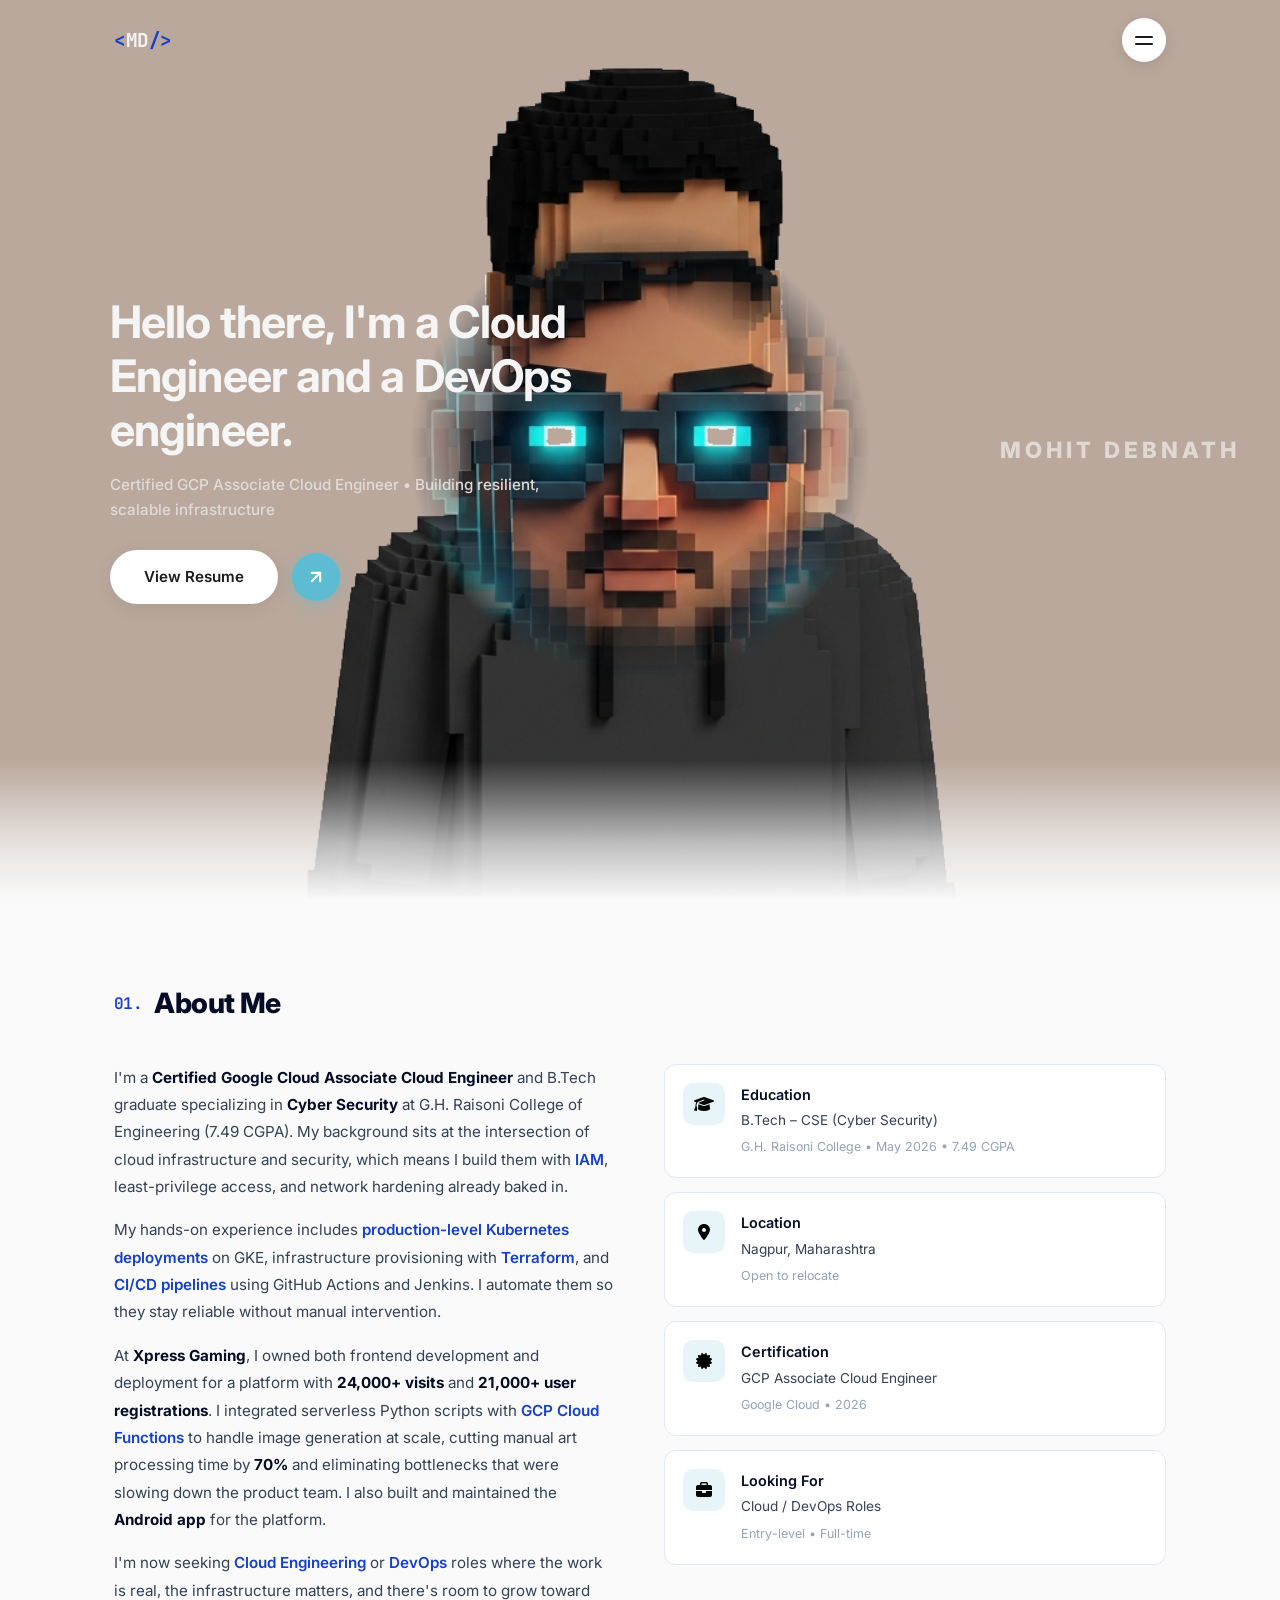
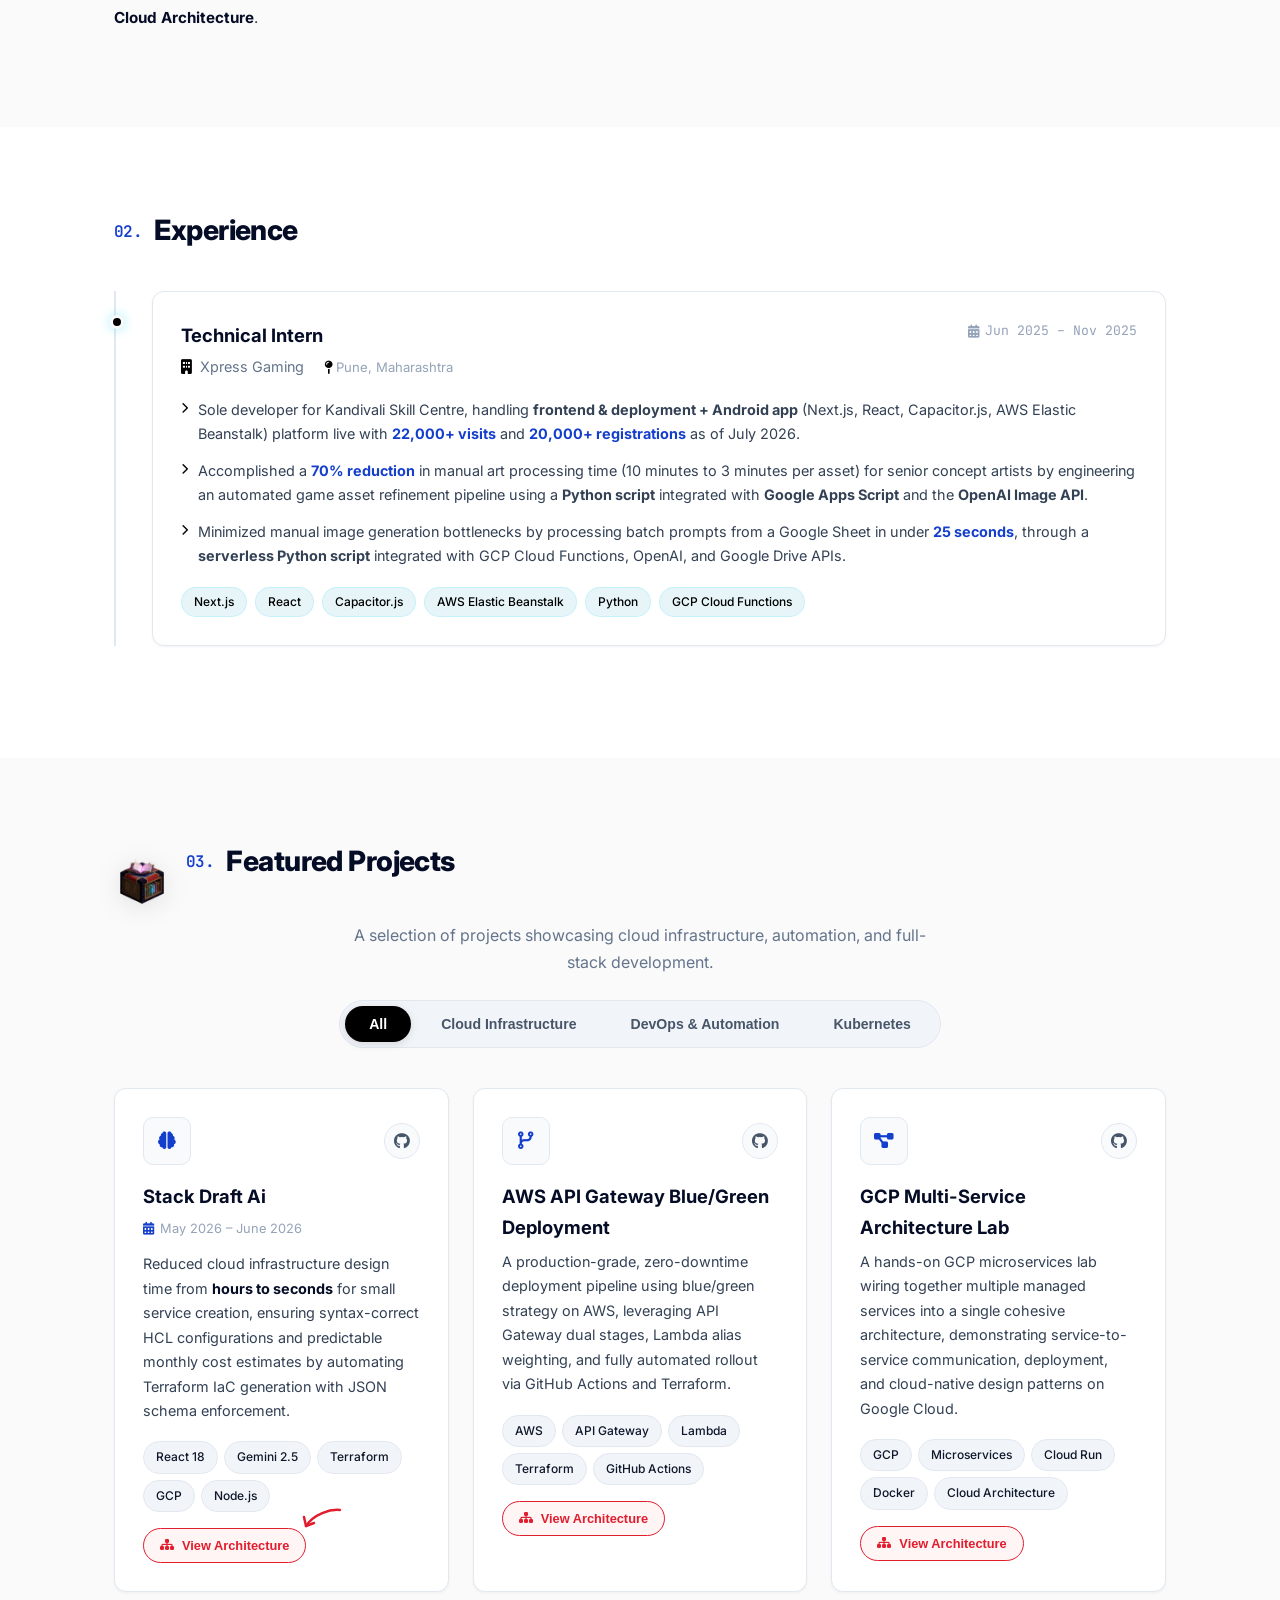
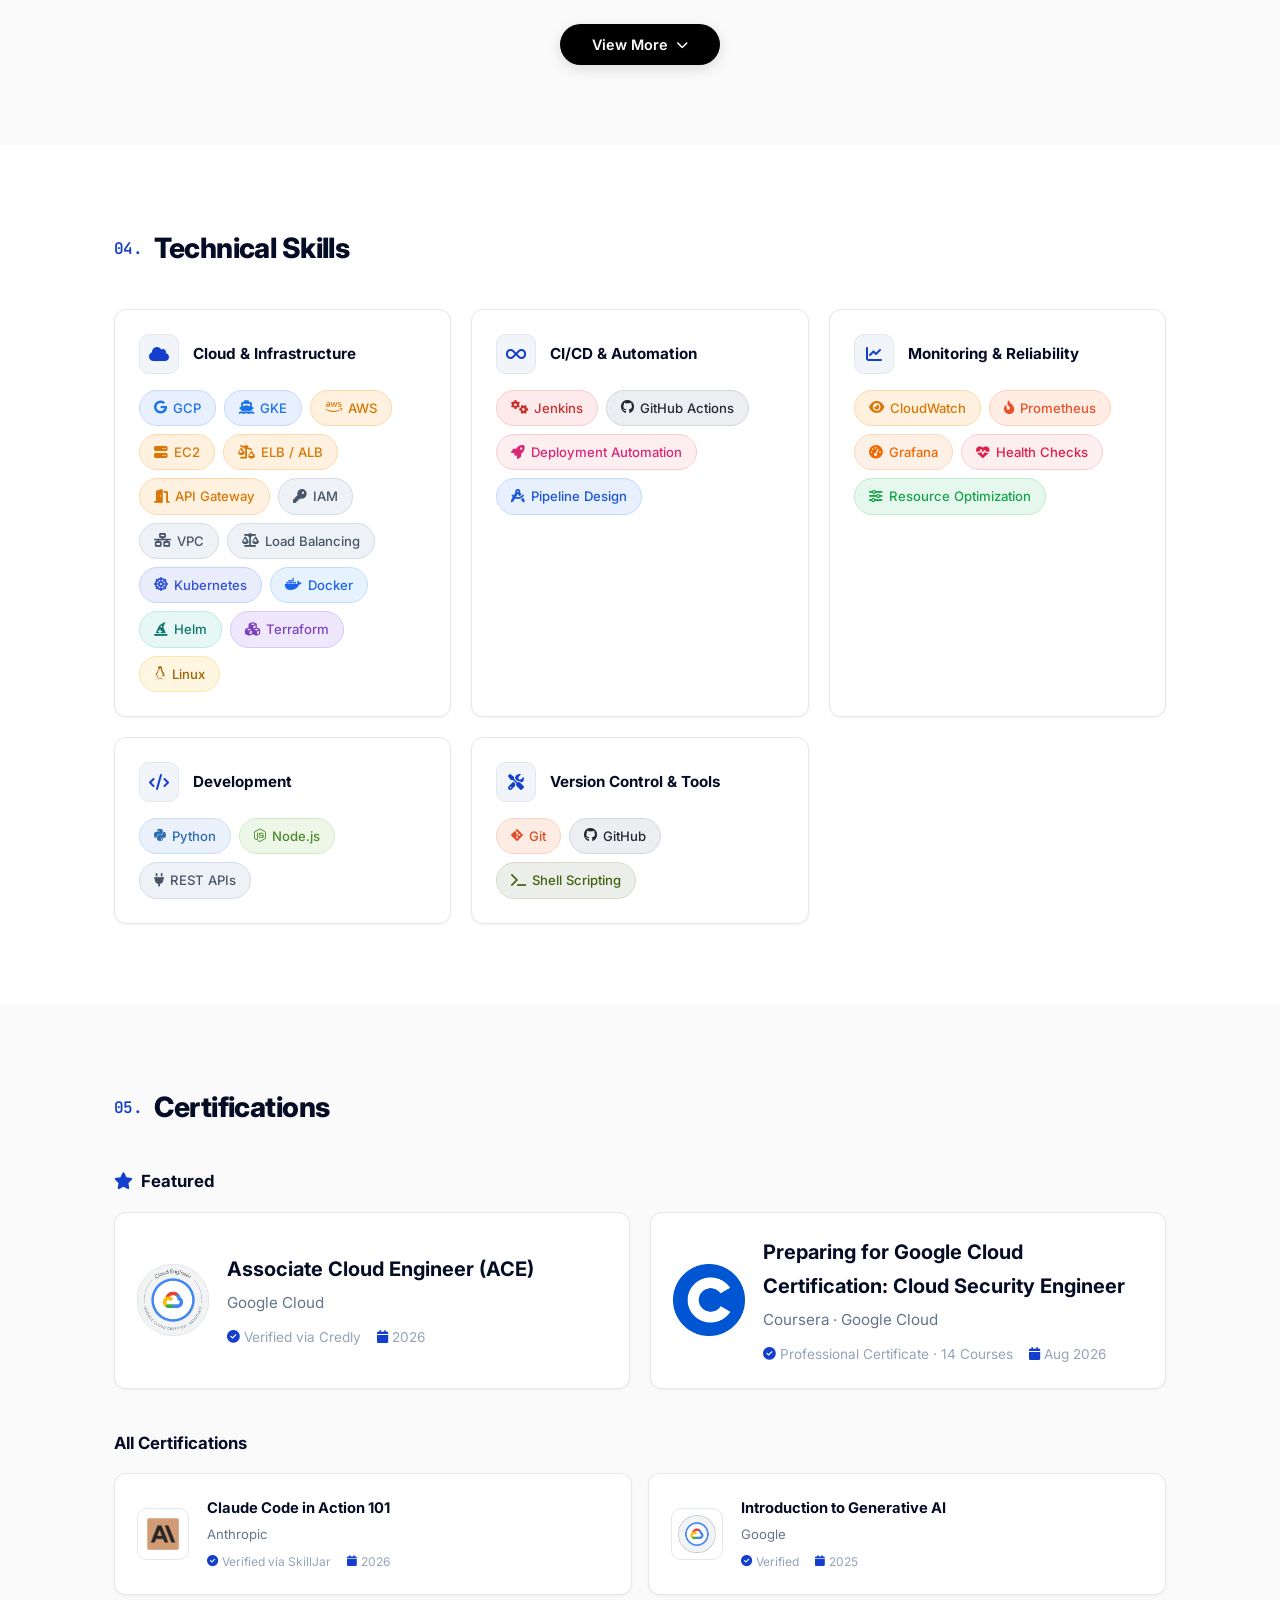
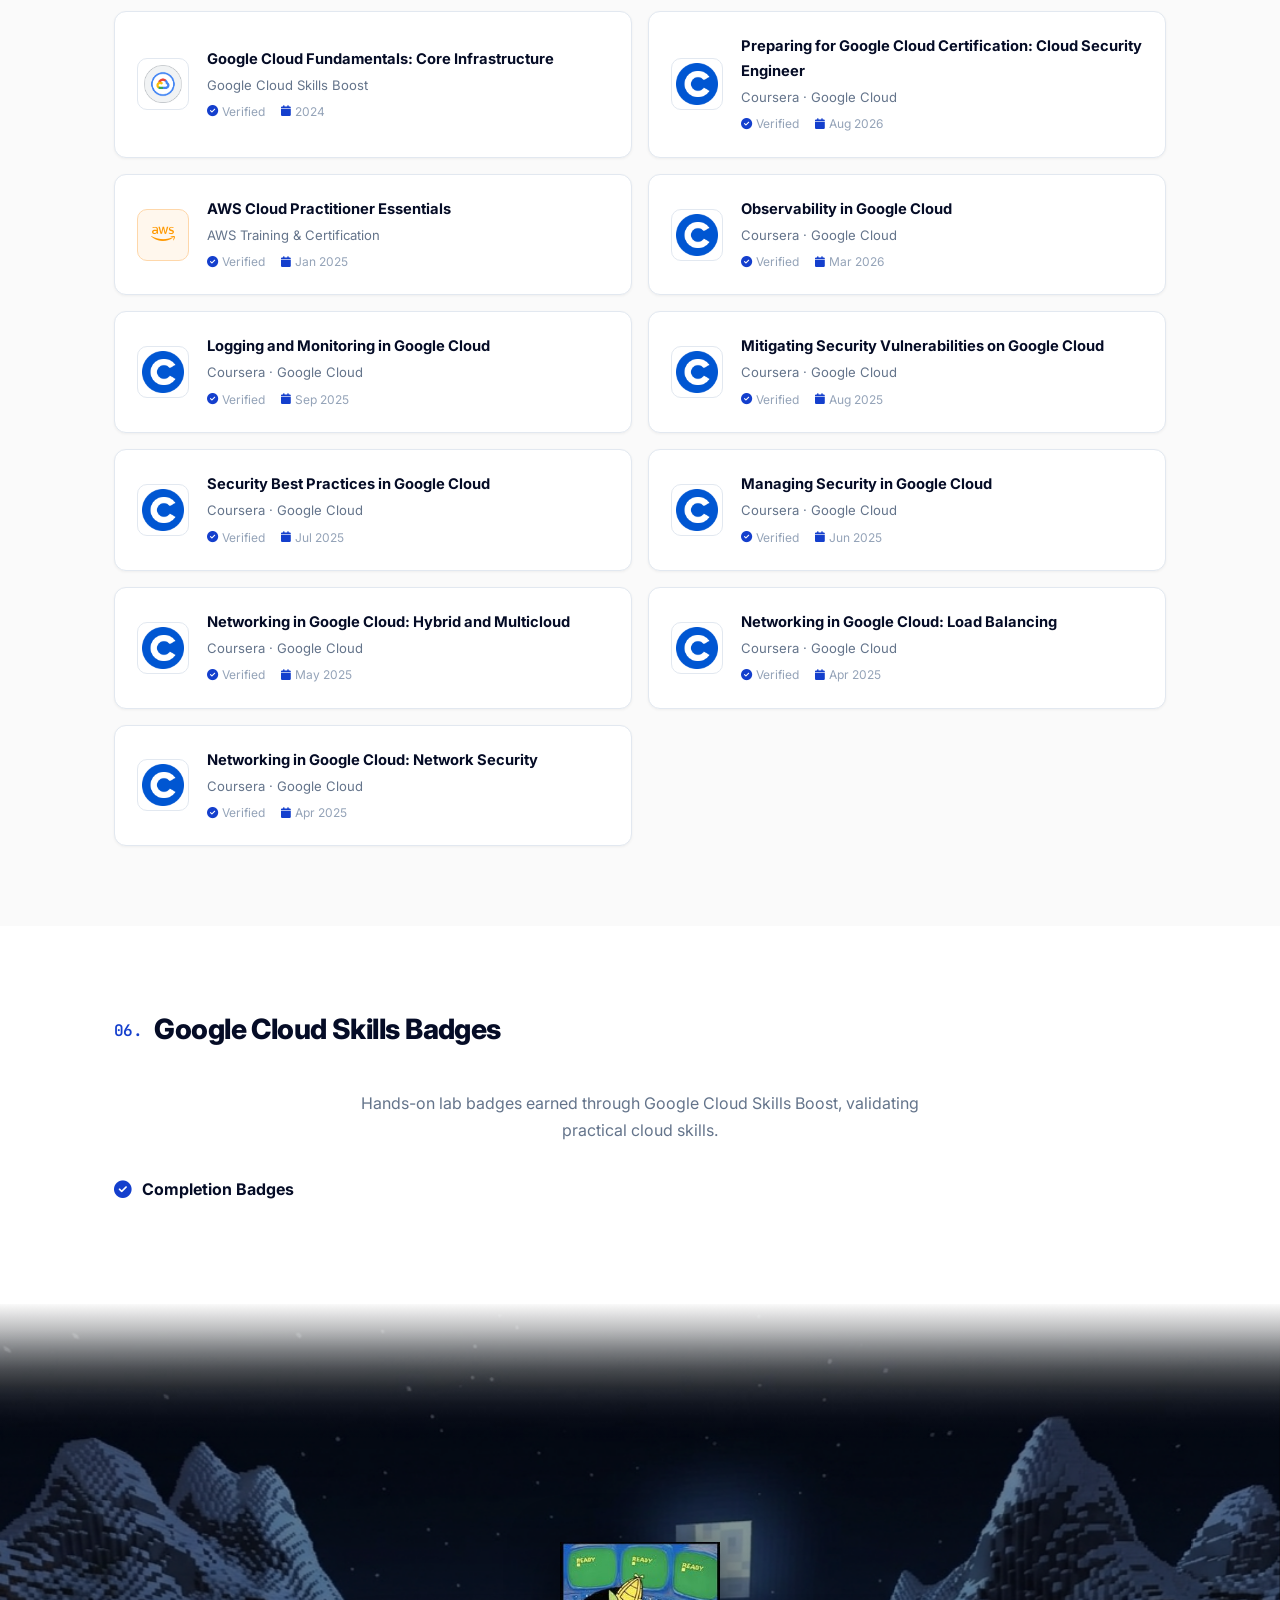
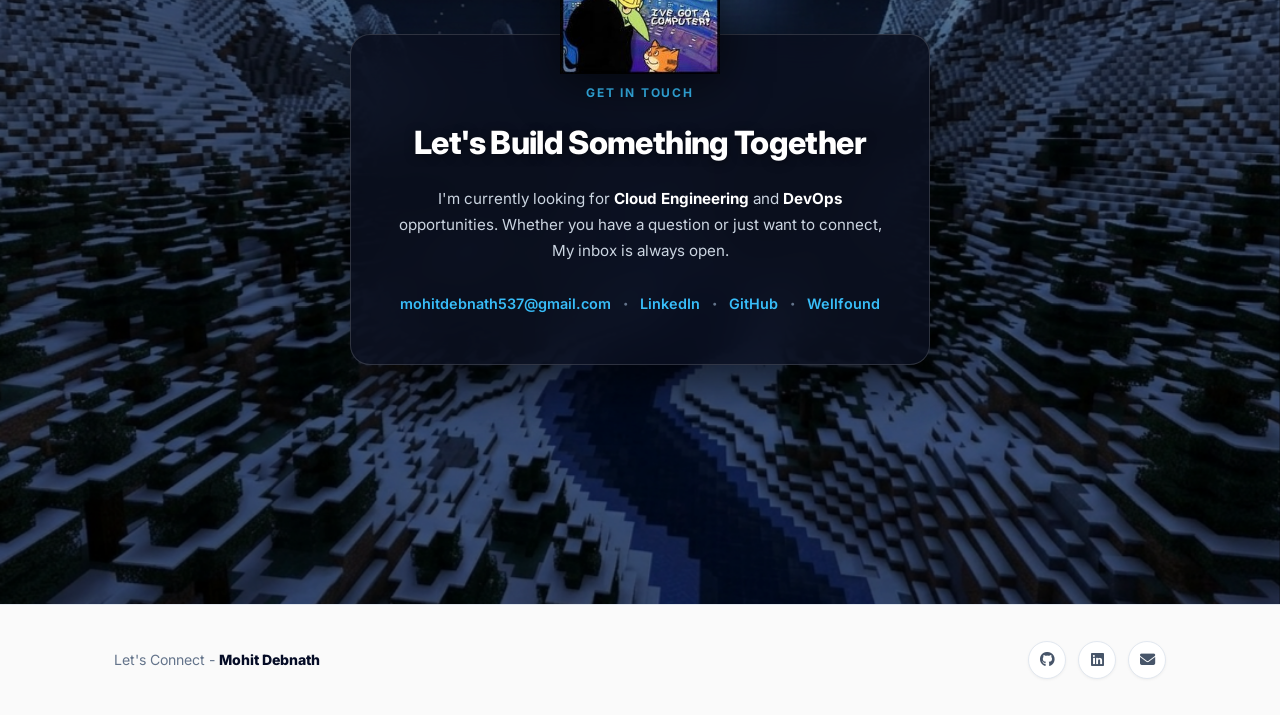
==== index.html @ 7f95a1d6 "added the bento grid famously used in mistral ai website and added base camp image file" ====
<!DOCTYPE html>
<html lang="en">

<head>
    <meta charset="UTF-8">
    <meta name="viewport" content="width=device-width, initial-scale=1.0">
    <title>Mohit Debnath | Cloud Engineer & DevOps</title>
    <link rel="icon" type="image/svg+xml" href="images/favicon.svg">
    <link rel="icon" type="image/png" href="images/transparent-base.png">
    <link rel="apple-touch-icon" href="images/favicon.svg">
    <meta name="description"
        content="Portfolio of Mohit Debnath — Certified Google Cloud Associate Cloud Engineer with practical experience creating production-level Kubernetes deployments using GKE. Built and deployed infrastructure tooling used by over 20,000 end-users.">
    <link rel="preconnect" href="https://fonts.googleapis.com">
    <link rel="preconnect" href="https://fonts.gstatic.com" crossorigin>
    <link
        href="https://fonts.googleapis.com/css2?family=Inter:wght@300;400;500;600;700;800;900&family=JetBrains+Mono:wght@400;500;600&display=swap"
        rel="stylesheet">
    <link rel="stylesheet" href="https://cdnjs.cloudflare.com/ajax/libs/font-awesome/6.5.1/css/all.min.css">
    <link rel="stylesheet" href="style.css">
    <link rel="stylesheet" href="bento/bento.css">
</head>

<body>
    <!-- ============================== NAVBAR ============================== -->
    <nav class="navbar" id="navbar">
        <div class="nav-container">
            <a href="#hero" class="nav-logo">
                <span class="logo-bracket">&lt;</span>MD<span class="logo-bracket">/&gt;</span>
            </a>
            <ul class="nav-links" id="navLinks">
                <li><a href="#about" class="nav-link">About</a></li>
                <li><a href="#experience" class="nav-link">Experience</a></li>
                <li><a href="#projects" class="nav-link">Projects</a></li>
                <li><a href="#skills" class="nav-link">Skills</a></li>
                <li><a href="#certifications" class="nav-link">Certifications</a></li>
                <li><a href="#cta" class="nav-link">Contact</a></li>
            </ul>
            <button class="nav-toggle" id="navToggle" aria-label="Toggle navigation">
                <span></span><span></span>
            </button>
        </div>
    </nav>

    <!-- ============================== HERO SECTION ============================== -->
    <section class="hero" id="hero">
        <!-- Preload skeleton -->
        <div class="hero-skeleton" id="heroSkeleton">
            <div class="skeleton-pulse"></div>
        </div>

        <!-- Stacked image layers -->
        <div class="hero-images" id="heroImages" style="opacity: 0;">
            <div class="hero-base-img">
                <img src="images/transparent-base.png" alt="Voxel avatar" id="heroBaseImg">
            </div>
            <div class="hero-reveal-img" id="heroReveal">
                <img src="images/transparent-flame.png" alt="Voxel avatar with flame" id="heroFlameImg">
            </div>
        </div>

        <!-- Hero content overlay -->
        <div class="hero-content">
            <div class="hero-text-block">
                <h1 class="hero-title" id="heroTitle">
                    Hello there, I'm a Cloud Engineer and a DevOps engineer.
                </h1>
                <p class="hero-subtitle">Certified GCP Associate Cloud Engineer &bull; Building resilient, scalable
                    infrastructure</p>
                <div class="hero-cta-group">
                    <a href="https://drive.google.com/file/d/14g0wD5DUsdTdS4hHbw0-4H_EM6w3Cys3/view?usp=sharing"
                        target="_blank" rel="noopener noreferrer" class="cta-button-pill" id="ctaButton"
                        aria-label="View Resume">
                        <span>View Resume</span>
                    </a>
                    <a href="https://drive.google.com/file/d/14g0wD5DUsdTdS4hHbw0-4H_EM6w3Cys3/view?usp=sharing"
                        target="_blank" rel="noopener noreferrer" class="cta-arrow-circle" aria-label="Resume Link">
                        <svg width="20" height="20" viewBox="0 0 24 24" fill="none" stroke="currentColor"
                            stroke-width="2.5" stroke-linecap="round" stroke-linejoin="round">
                            <line x1="7" y1="17" x2="17" y2="7"></line>
                            <polyline points="7 7 17 7 17 17"></polyline>
                        </svg>
                    </a>
                </div>
            </div>
        </div>

        <!-- Name on the right side -->
        <div class="hero-name-right">
            <span class="hero-name-text">MOHIT DEBNATH</span>
        </div>

        <!-- Bottom gradient fade -->
        <div class="hero-bottom-fade"></div>
    </section>


    <!-- ============================== ABOUT SECTION ============================== -->
    <section class="section" id="about">
        <div class="container">
            <h2 class="section-title">
                <span class="section-number">01.</span> About Me
            </h2>
            <div class="about-grid">
                <div class="about-text">
                    <p>
                        I'm a <strong>Certified Google Cloud Associate Cloud Engineer</strong> and B.Tech graduate
                        specializing in <strong>Cyber Security</strong> at G.H. Raisoni College of Engineering (7.49
                        CGPA).
                        My background sits at the intersection of cloud infrastructure and security, which means
                        I build them with <span class="highlight">IAM</span>, least-privilege
                        access, and network hardening already baked in.
                    </p>
                    <p>
                        My hands-on experience includes <span class="highlight">production-level Kubernetes
                            deployments</span>
                        on GKE, infrastructure provisioning with <span class="highlight">Terraform</span>, and
                        <span class="highlight">CI/CD pipelines</span> using GitHub Actions and Jenkins. I automate them
                        so they stay reliable without manual intervention.
                    </p>
                    <p>
                        At <strong>Xpress Gaming</strong>, I owned both frontend development and deployment for a
                        platform
                        with <strong>24,000+ visits</strong> and <strong>21,000+ user registrations</strong>. I
                        integrated
                        serverless Python scripts with <span class="highlight">GCP Cloud Functions</span> to handle
                        image
                        generation at scale, cutting manual art processing time by <strong>70%</strong> and eliminating
                        bottlenecks that were slowing down the product team. I also built and maintained the
                        <strong>Android app</strong> for the platform.
                    </p>
                    <p>
                        I'm now seeking <span class="highlight">Cloud Engineering</span> or
                        <span class="highlight">DevOps</span> roles where the work is real, the infrastructure matters,
                        and there's room to grow toward <strong>Cloud Architecture</strong>.
                    </p>
                </div>
                <div class="about-info">
                    <div class="info-card">
                        <div class="info-icon"><i class="fas fa-graduation-cap"></i></div>
                        <div>
                            <h4>Education</h4>
                            <p>B.Tech – CSE (Cyber Security)</p>
                            <span class="info-meta">G.H. Raisoni College • May 2026 • 7.49 CGPA</span>
                        </div>
                    </div>
                    <div class="info-card">
                        <div class="info-icon"><i class="fas fa-map-marker-alt"></i></div>
                        <div>
                            <h4>Location</h4>
                            <p>Nagpur, Maharashtra</p>
                            <span class="info-meta">Open to relocate</span>
                        </div>
                    </div>
                    <div class="info-card">
                        <div class="info-icon"><i class="fas fa-certificate"></i></div>
                        <div>
                            <h4>Certification</h4>
                            <p>GCP Associate Cloud Engineer</p>
                            <span class="info-meta">Google Cloud • 2026</span>
                        </div>
                    </div>
                    <div class="info-card">
                        <div class="info-icon"><i class="fas fa-briefcase"></i></div>
                        <div>
                            <h4>Looking For</h4>
                            <p>Cloud / DevOps Roles</p>
                            <span class="info-meta">Entry-level • Full-time</span>
                        </div>
                    </div>
                </div>
            </div>
        </div>
    </section>

    <!-- ============================== EXPERIENCE SECTION ============================== -->
    <section class="section section-alt" id="experience">
        <div class="container">
            <h2 class="section-title">
                <span class="section-number">02.</span> Experience
            </h2>
            <div class="timeline">
                <div class="timeline-item">
                    <div class="timeline-dot"></div>
                    <div class="timeline-content glass-card">
                        <div class="timeline-header">
                            <div>
                                <h3 class="timeline-role">Technical Intern</h3>
                                <p class="timeline-company">
                                    <i class="fas fa-building"></i> Xpress Gaming
                                    <span class="timeline-location"><i class="fas fa-map-pin"></i> Pune,
                                        Maharashtra</span>
                                </p>
                            </div>
                            <span class="timeline-date">
                                <i class="fas fa-calendar-alt"></i> Jun 2025 – Nov 2025
                            </span>
                        </div>
                        <ul class="timeline-details">
                            <li>
                                <i class="fas fa-chevron-right"></i>
                                <span>Sole developer for Kandivali Skill Centre, handling <strong>frontend &
                                        deployment + Android app</strong>
                                    (Next.js, React, Capacitor.js, AWS Elastic Beanstalk) platform live with
                                    <span class="metric">22,000+ visits</span> and
                                    <span class="metric">20,000+ registrations</span> as of July 2026.</span>
                            </li>
                            <li>
                                <i class="fas fa-chevron-right"></i>
                                <span>Accomplished a <span class="metric">70% reduction</span> in manual art
                                    processing time (10 minutes to 3 minutes per asset) for senior concept artists
                                    by engineering an automated game asset refinement pipeline using a
                                    <strong>Python script</strong> integrated with <strong>Google Apps Script</strong>
                                    and the <strong>OpenAI Image API</strong>.</span>
                            </li>
                            <li>
                                <i class="fas fa-chevron-right"></i>
                                <span>Minimized manual image generation bottlenecks by processing batch prompts from a
                                    Google Sheet in under <span class="metric">25 seconds</span>, through a
                                    <strong>serverless Python script</strong> integrated with GCP Cloud Functions,
                                    OpenAI, and Google Drive APIs.</span>
                            </li>
                        </ul>
                        <div class="timeline-tags">
                            <span class="tag">Next.js</span>
                            <span class="tag">React</span>
                            <span class="tag">Capacitor.js</span>
                            <span class="tag">AWS Elastic Beanstalk</span>
                            <span class="tag">Python</span>
                            <span class="tag">GCP Cloud Functions</span>
                        </div>
                    </div>
                </div>
            </div>
        </div>
    </section>

    <!-- ============================== FEATURED PROJECTS ============================== -->
    <section class="section" id="projects">
        <div class="container">
            <div class="projects-heading">
                <img src="images/enchantedbook.png" alt="Enchanted Book" class="projects-heading-icon">
                <h2 class="section-title">
                    <span class="section-number">03.</span> Featured Projects
                </h2>
            </div>
            <p class="projects-subtitle">A selection of projects showcasing cloud infrastructure, automation, and
                full-stack development.</p>

            <!-- Wellfound Category Filter Bar -->
            <div class="wf-filter-bar">
                <button class="wf-pill active" data-filter="all">All</button>
                <button class="wf-pill" data-filter="cloud">Cloud Infrastructure</button>
                <button class="wf-pill" data-filter="devops">DevOps & Automation</button>
                <button class="wf-pill" data-filter="kubernetes">Kubernetes</button>
            </div>

            <div class="projects-grid" id="projectsGrid">
                <!-- Project 1 -->
                <div class="project-card glass-card project-featured" data-index="0" data-categories="cloud">
                    <div class="project-header">
                        <div class="project-icon"><i class="fas fa-brain"></i></div>
                        <div class="project-links">
                            <a href="https://github.com/m0hitd/AI-Enterprise-Architect" class="project-link"
                                title="GitHub" target="_blank"><i class="fab fa-github"></i></a>
                        </div>
                    </div>
                    <h3 class="project-title">Stack Draft Ai</h3>
                    <p class="project-date"><i class="fas fa-calendar-alt"></i> May 2026 – June 2026</p>
                    <p class="project-description">
                        Reduced cloud infrastructure design time from <strong>hours to seconds</strong> for small
                        service creation, ensuring syntax-correct HCL configurations and predictable monthly cost
                        estimates by automating Terraform IaC generation with JSON schema enforcement.
                    </p>
                    <div class="project-tech">
                        <span>React 18</span><span>Gemini
                            2.5</span><span>Terraform</span><span>GCP</span><span>Node.js</span>
                    </div>
                    <div class="project-view-architecture-wrap">
                        <button class="project-view-architecture" data-diagram="images/system-architecture.png"
                            data-diagram-title="Infrastructure Service Creation Platform — Architecture">
                            <i class="fas fa-sitemap"></i> View Architecture
                        </button>
                        <svg class="architecture-pointer" viewBox="0 0 46 34" fill="none"
                            xmlns="http://www.w3.org/2000/svg">
                            <path d="M40 4C30 3 14 8 6 20" stroke="currentColor" stroke-width="2.5"
                                stroke-linecap="round" />
                            <path d="M4 11L6 20L14 17" stroke="currentColor" stroke-width="2.5" stroke-linecap="round"
                                stroke-linejoin="round" />
                        </svg>
                    </div>
                </div>

                <!-- Project 2 -->
                <div class="project-card glass-card project-red" data-index="1" data-categories="cloud devops">
                    <div class="project-header">
                        <div class="project-icon"><i class="fas fa-code-branch"></i></div>
                        <div class="project-links">
                            <a href="https://github.com/m0hitd/aws-api-gateway-bluegreen" class="project-link"
                                title="GitHub" target="_blank"><i class="fab fa-github"></i></a>
                        </div>
                    </div>
                    <h3 class="project-title">AWS API Gateway Blue/Green Deployment</h3>
                    <p class="project-description">
                        A production-grade, zero-downtime deployment pipeline using blue/green strategy on AWS,
                        leveraging API Gateway dual stages, Lambda alias weighting, and fully automated rollout via
                        GitHub Actions and Terraform.
                    </p>
                    <div class="project-tech">
                        <span>AWS</span><span>API Gateway</span><span>Lambda</span><span>Terraform</span><span>GitHub
                            Actions</span>
                    </div>
                    <div class="project-view-architecture-wrap">
                        <button class="project-view-architecture" data-diagram="images/aws-bluegreen-architecture.png"
                            data-diagram-title="AWS API Gateway Blue/Green Deployment">
                            <i class="fas fa-sitemap"></i> View Architecture
                        </button>
                    </div>
                </div>

                <!-- Project 3 -->
                <div class="project-card glass-card project-red" data-index="2" data-categories="cloud">
                    <div class="project-header">
                        <div class="project-icon"><i class="fas fa-project-diagram"></i></div>
                        <div class="project-links">
                            <a href="https://github.com/m0hitd/gcp-microservices-lab" class="project-link"
                                title="GitHub" target="_blank"><i class="fab fa-github"></i></a>
                        </div>
                    </div>
                    <h3 class="project-title">GCP Multi-Service Architecture Lab</h3>
                    <p class="project-description">
                        A hands-on GCP microservices lab wiring together multiple managed services into a single
                        cohesive architecture, demonstrating service-to-service communication, deployment, and
                        cloud-native design patterns on Google Cloud.
                    </p>
                    <div class="project-tech">
                        <span>GCP</span><span>Microservices</span><span>Cloud Run</span><span>Docker</span><span>Cloud
                            Architecture</span>
                    </div>
                    <div class="project-view-architecture-wrap">
                        <button class="project-view-architecture"
                            data-diagram="images/GCP Multi-Service Architecture Lab.png"
                            data-diagram-title="GCP Multi-Service Architecture Lab">
                            <i class="fas fa-sitemap"></i> View Architecture
                        </button>
                    </div>
                </div>

                <!-- Project 4 (hidden by default) -->
                <div class="project-card glass-card project-hidden" data-index="3" data-categories="kubernetes devops">
                    <div class="project-header">
                        <div class="project-icon"><i class="fas fa-dharmachakra"></i></div>
                        <div class="project-links">
                            <a href="https://github.com/m0hitd/kubernetes-python-helm-deployment" class="project-link"
                                title="GitHub" target="_blank"><i class="fab fa-github"></i></a>
                        </div>
                    </div>
                    <h3 class="project-title">Kubernetes Helm Deployment</h3>
                    <p class="project-description">
                        Moved a Flask API onto GKE using Docker and Helm charts, making the application modular, easy
                        to scale, and completely repeatable across environments.
                    </p>
                    <div class="project-tech">
                        <span>DevOps</span><span>Kubernetes</span><span>Helm</span><span>GCP</span><span>Python</span>
                    </div>
                </div>

                <!-- Project 5 (hidden by default) -->
                <div class="project-card glass-card project-hidden" data-index="4" data-categories="">
                    <div class="project-header">
                        <div class="project-icon"><i class="fas fa-chalkboard-teacher"></i></div>
                        <div class="project-links">
                            <a href="https://www.kandivaliskillcentre.net/" class="project-link" title="Live Site"
                                target="_blank"><i class="fas fa-external-link-alt"></i></a>
                        </div>
                    </div>
                    <h3 class="project-title">Kandivali Skill Centre Website</h3>
                    <p class="project-description">
                        Built and deployed the official website for Kandivali Skill Centre as part of an internship
                        engagement, delivering a live, production website used by the organization.
                    </p>
                    <div class="project-tech">
                        <span>Web Development</span><span>Internship</span>
                    </div>
                    <p class="project-note">
                        <i class="fas fa-lock"></i> This was an internship project — the source code is proprietary
                        and cannot be shared publicly.
                    </p>
                </div>

                <!-- Project 6 (hidden by default) -->
                <div class="project-card glass-card project-hidden" data-index="5" data-categories="cloud devops">
                    <div class="project-header">
                        <div class="project-icon"><i class="fas fa-server"></i></div>
                        <div class="project-links">
                            <a href="https://github.com/m0hitd/infra-automation-platform" class="project-link"
                                title="GitHub" target="_blank"><i class="fab fa-github"></i></a>
                        </div>
                    </div>
                    <h3 class="project-title">Infrastructure Automation Platform</h3>
                    <p class="project-description">
                        Replaced manual cloud setup with a single web UI, automating the entire cloud lifecycle from
                        creation to cleanup by building a React and Node.js portal that triggers Terraform scripts on
                        GCP.
                    </p>
                    <div class="project-tech">
                        <span>Docker</span><span>Terraform</span><span>React</span><span>Node.js</span><span>GCP</span><span>GitHub
                            Actions</span>
                    </div>
                </div>
            </div>

            <button class="view-more-btn" id="viewMoreBtn">
                <span class="view-more-text">View More</span>
                <i class="fas fa-chevron-down view-more-icon"></i>
            </button>
        </div>
    </section>

    <!-- ============================== SKILLS SECTION ============================== -->
    <section class="section section-alt" id="skills">
        <div class="container">
            <h2 class="section-title">
                <span class="section-number">04.</span> Technical Skills
            </h2>
            <div class="skills-grid">
                <div class="skill-category glass-card">
                    <div class="skill-category-header">
                        <div class="skill-icon cloud"><i class="fas fa-cloud"></i></div>
                        <h3>Cloud & Infrastructure</h3>
                    </div>
                    <div class="skill-tags">
                        <span class="skill-tag t-gcp"><i class="fab fa-google"></i> GCP</span>
                        <span class="skill-tag t-gcp"><i class="fas fa-ship"></i> GKE</span>
                        <span class="skill-tag t-aws"><i class="fab fa-aws"></i> AWS</span>
                        <span class="skill-tag t-aws"><i class="fas fa-server"></i> EC2</span>
                        <span class="skill-tag t-aws"><i class="fas fa-balance-scale-right"></i> ELB / ALB</span>
                        <span class="skill-tag t-aws"><i class="fas fa-door-open"></i> API Gateway</span>
                        <span class="skill-tag t-network"><i class="fas fa-key"></i> IAM</span>
                        <span class="skill-tag t-network"><i class="fas fa-network-wired"></i> VPC</span>
                        <span class="skill-tag t-network"><i class="fas fa-balance-scale"></i> Load Balancing</span>
                        <span class="skill-tag t-k8s"><i class="fas fa-dharmachakra"></i> Kubernetes</span>
                        <span class="skill-tag t-docker"><i class="fab fa-docker"></i> Docker</span>
                        <span class="skill-tag t-helm"><i class="fas fa-hat-wizard"></i> Helm</span>
                        <span class="skill-tag t-terraform"><i class="fas fa-cubes"></i> Terraform</span>
                        <span class="skill-tag t-linux"><i class="fab fa-linux"></i> Linux</span>
                    </div>
                </div>

                <div class="skill-category glass-card">
                    <div class="skill-category-header">
                        <div class="skill-icon cicd"><i class="fas fa-infinity"></i></div>
                        <h3>CI/CD & Automation</h3>
                    </div>
                    <div class="skill-tags">
                        <span class="skill-tag t-jenkins"><i class="fas fa-cogs"></i> Jenkins</span>
                        <span class="skill-tag t-github"><i class="fab fa-github"></i> GitHub Actions</span>
                        <span class="skill-tag t-rocket"><i class="fas fa-rocket"></i> Deployment Automation</span>
                        <span class="skill-tag t-pipeline"><i class="fas fa-drafting-compass"></i> Pipeline
                            Design</span>
                    </div>
                </div>

                <div class="skill-category glass-card">
                    <div class="skill-category-header">
                        <div class="skill-icon monitoring"><i class="fas fa-chart-line"></i></div>
                        <h3>Monitoring & Reliability</h3>
                    </div>
                    <div class="skill-tags">
                        <span class="skill-tag t-aws"><i class="fas fa-eye"></i> CloudWatch</span>
                        <span class="skill-tag t-prometheus"><i class="fas fa-fire-alt"></i> Prometheus</span>
                        <span class="skill-tag t-grafana"><i class="fas fa-tachometer-alt"></i> Grafana</span>
                        <span class="skill-tag t-health"><i class="fas fa-heartbeat"></i> Health Checks</span>
                        <span class="skill-tag t-optimize"><i class="fas fa-sliders-h"></i> Resource Optimization</span>
                    </div>
                </div>

                <div class="skill-category glass-card">
                    <div class="skill-category-header">
                        <div class="skill-icon dev"><i class="fas fa-code"></i></div>
                        <h3>Development</h3>
                    </div>
                    <div class="skill-tags">
                        <span class="skill-tag t-python"><i class="fab fa-python"></i> Python</span>
                        <span class="skill-tag t-node"><i class="fab fa-node-js"></i> Node.js</span>
                        <span class="skill-tag t-api"><i class="fas fa-plug"></i> REST APIs</span>
                    </div>
                </div>

                <div class="skill-category glass-card">
                    <div class="skill-category-header">
                        <div class="skill-icon dev"><i class="fas fa-tools"></i></div>
                        <h3>Version Control & Tools</h3>
                    </div>
                    <div class="skill-tags">
                        <span class="skill-tag t-git"><i class="fab fa-git-alt"></i> Git</span>
                        <span class="skill-tag t-github"><i class="fab fa-github"></i> GitHub</span>
                        <span class="skill-tag t-shell"><i class="fas fa-terminal"></i> Shell Scripting</span>
                    </div>
                </div>
            </div>
        </div>
    </section>

    <!-- ============================== CERTIFICATIONS SECTION ============================== -->
    <section class="section" id="certifications">
        <div class="container">
            <h2 class="section-title">
                <span class="section-number">05.</span> Certifications
            </h2>
            <h3 class="certs-subtitle"><i class="fas fa-star"></i> Featured</h3>
            <div class="certs-featured">
                <a href="https://www.credly.com/badges/2a6038a7-0504-4011-bb92-be13b2d5f1b1/public_url" target="_blank"
                    class="cert-card cert-card-featured glass-card">
                    <div class="cert-badge cert-badge-img"><img src="images/gcp-ace-badge.png"
                            alt="Google Cloud Certified Associate Cloud Engineer Badge"></div>
                    <div class="cert-info">
                        <h3>Associate Cloud Engineer (ACE)</h3>
                        <p class="cert-issuer">Google Cloud</p>
                        <div class="cert-meta">
                            <span><i class="fas fa-check-circle"></i> Verified via Credly</span>
                            <span><i class="fas fa-calendar"></i> 2026</span>
                        </div>
                    </div>
                </a>
                <a href="https://coursera.org/share/8fc0087b1511008c13421285edfa3b12" target="_blank"
                    class="cert-card cert-card-featured glass-card">
                    <div class="cert-badge cert-badge-img"><img src="images/coursera logo.png" alt="Coursera"></div>
                    <div class="cert-info">
                        <h3>Preparing for Google Cloud Certification: Cloud Security Engineer</h3>
                        <p class="cert-issuer">Coursera · Google Cloud</p>
                        <div class="cert-meta">
                            <span><i class="fas fa-check-circle"></i> Professional Certificate · 14 Courses</span>
                            <span><i class="fas fa-calendar"></i> Aug 2026</span>
                        </div>
                    </div>
                </a>
            </div>

            <h3 class="certs-subtitle">All Certifications</h3>
            <div class="certs-grid">
                <a href="https://verify.skilljar.com/c/2p2nhymifrvf" target="_blank" class="cert-card glass-card">
                    <div class="cert-badge cert-badge-img"><img src="images/icons8-anthropic-96.png" alt="Anthropic">
                    </div>
                    <div class="cert-info">
                        <h3>Claude Code in Action 101</h3>
                        <p class="cert-issuer">Anthropic</p>
                        <div class="cert-meta">
                            <span><i class="fas fa-check-circle"></i> Verified via SkillJar</span>
                            <span><i class="fas fa-calendar"></i> 2026</span>
                        </div>
                    </div>
                </a>

                <a href="https://www.skills.google/public_profiles/44c2e2ed-0316-4198-8e81-f9ab3ee3a4fe/badges/19237580"
                    target="_blank" class="cert-card glass-card">
                    <div class="cert-badge cert-badge-img"><img src="images/google cloud logo.png" alt="Google Cloud">
                    </div>
                    <div class="cert-info">
                        <h3>Introduction to Generative AI</h3>
                        <p class="cert-issuer">Google</p>
                        <div class="cert-meta">
                            <span><i class="fas fa-check-circle"></i> Verified</span>
                            <span><i class="fas fa-calendar"></i> 2025</span>
                        </div>
                    </div>
                </a>

                <a href="https://www.skills.google/public_profiles/44c2e2ed-0316-4198-8e81-f9ab3ee3a4fe/badges/9228910"
                    target="_blank" class="cert-card glass-card">
                    <div class="cert-badge cert-badge-img"><img src="images/google cloud logo.png" alt="Google Cloud">
                    </div>
                    <div class="cert-info">
                        <h3>Google Cloud Fundamentals: Core Infrastructure</h3>
                        <p class="cert-issuer">Google Cloud Skills Boost</p>
                        <div class="cert-meta">
                            <span><i class="fas fa-check-circle"></i> Verified</span>
                            <span><i class="fas fa-calendar"></i> 2024</span>
                        </div>
                    </div>
                </a>

                <a href="https://coursera.org/verify/professional-cert/PJGJNEAOROBF" target="_blank"
                    class="cert-card glass-card">
                    <div class="cert-badge cert-badge-img"><img src="images/coursera logo.png" alt="Coursera"></div>
                    <div class="cert-info">
                        <h3>Preparing for Google Cloud Certification: Cloud Security Engineer</h3>
                        <p class="cert-issuer">Coursera · Google Cloud</p>
                        <div class="cert-meta">
                            <span><i class="fas fa-check-circle"></i> Verified</span>
                            <span><i class="fas fa-calendar"></i> Aug 2026</span>
                        </div>
                    </div>
                </a>

                <a href="https://drive.google.com/file/d/1n_zikKvnjQ3QF-nBKw0o7O7oGTwfL8wN/view?usp=sharing"
                    target="_blank" class="cert-card glass-card">
                    <div class="cert-badge aws"><i class="fab fa-aws"></i></div>
                    <div class="cert-info">
                        <h3>AWS Cloud Practitioner Essentials</h3>
                        <p class="cert-issuer">AWS Training & Certification</p>
                        <div class="cert-meta">
                            <span><i class="fas fa-check-circle"></i> Verified</span>
                            <span><i class="fas fa-calendar"></i> Jan 2025</span>
                        </div>
                    </div>
                </a>

                <a href="https://www.linkedin.com/in/m0hitdebnath/details/certifications/" target="_blank"
                    class="cert-card glass-card">
                    <div class="cert-badge cert-badge-img"><img src="images/coursera logo.png" alt="Coursera"></div>
                    <div class="cert-info">
                        <h3>Observability in Google Cloud</h3>
                        <p class="cert-issuer">Coursera · Google Cloud</p>
                        <div class="cert-meta">
                            <span><i class="fas fa-check-circle"></i> Verified</span>
                            <span><i class="fas fa-calendar"></i> Mar 2026</span>
                        </div>
                    </div>
                </a>

                <a href="https://www.linkedin.com/in/m0hitdebnath/details/certifications/" target="_blank"
                    class="cert-card glass-card">
                    <div class="cert-badge cert-badge-img"><img src="images/coursera logo.png" alt="Coursera"></div>
                    <div class="cert-info">
                        <h3>Logging and Monitoring in Google Cloud</h3>
                        <p class="cert-issuer">Coursera · Google Cloud</p>
                        <div class="cert-meta">
                            <span><i class="fas fa-check-circle"></i> Verified</span>
                            <span><i class="fas fa-calendar"></i> Sep 2025</span>
                        </div>
                    </div>
                </a>

                <a href="https://www.linkedin.com/in/m0hitdebnath/details/certifications/" target="_blank"
                    class="cert-card glass-card">
                    <div class="cert-badge cert-badge-img"><img src="images/coursera logo.png" alt="Coursera"></div>
                    <div class="cert-info">
                        <h3>Mitigating Security Vulnerabilities on Google Cloud</h3>
                        <p class="cert-issuer">Coursera · Google Cloud</p>
                        <div class="cert-meta">
                            <span><i class="fas fa-check-circle"></i> Verified</span>
                            <span><i class="fas fa-calendar"></i> Aug 2025</span>
                        </div>
                    </div>
                </a>

                <a href="https://www.linkedin.com/in/m0hitdebnath/details/certifications/" target="_blank"
                    class="cert-card glass-card">
                    <div class="cert-badge cert-badge-img"><img src="images/coursera logo.png" alt="Coursera"></div>
                    <div class="cert-info">
                        <h3>Security Best Practices in Google Cloud</h3>
                        <p class="cert-issuer">Coursera · Google Cloud</p>
                        <div class="cert-meta">
                            <span><i class="fas fa-check-circle"></i> Verified</span>
                            <span><i class="fas fa-calendar"></i> Jul 2025</span>
                        </div>
                    </div>
                </a>

                <a href="https://www.linkedin.com/in/m0hitdebnath/details/certifications/" target="_blank"
                    class="cert-card glass-card">
                    <div class="cert-badge cert-badge-img"><img src="images/coursera logo.png" alt="Coursera"></div>
                    <div class="cert-info">
                        <h3>Managing Security in Google Cloud</h3>
                        <p class="cert-issuer">Coursera · Google Cloud</p>
                        <div class="cert-meta">
                            <span><i class="fas fa-check-circle"></i> Verified</span>
                            <span><i class="fas fa-calendar"></i> Jun 2025</span>
                        </div>
                    </div>
                </a>

                <a href="https://www.linkedin.com/in/m0hitdebnath/details/certifications/" target="_blank"
                    class="cert-card glass-card">
                    <div class="cert-badge cert-badge-img"><img src="images/coursera logo.png" alt="Coursera"></div>
                    <div class="cert-info">
                        <h3>Networking in Google Cloud: Hybrid and Multicloud</h3>
                        <p class="cert-issuer">Coursera · Google Cloud</p>
                        <div class="cert-meta">
                            <span><i class="fas fa-check-circle"></i> Verified</span>
                            <span><i class="fas fa-calendar"></i> May 2025</span>
                        </div>
                    </div>
                </a>

                <a href="https://www.linkedin.com/in/m0hitdebnath/details/certifications/" target="_blank"
                    class="cert-card glass-card">
                    <div class="cert-badge cert-badge-img"><img src="images/coursera logo.png" alt="Coursera"></div>
                    <div class="cert-info">
                        <h3>Networking in Google Cloud: Load Balancing</h3>
                        <p class="cert-issuer">Coursera · Google Cloud</p>
                        <div class="cert-meta">
                            <span><i class="fas fa-check-circle"></i> Verified</span>
                            <span><i class="fas fa-calendar"></i> Apr 2025</span>
                        </div>
                    </div>
                </a>

                <a href="https://www.linkedin.com/in/m0hitdebnath/details/certifications/" target="_blank"
                    class="cert-card glass-card">
                    <div class="cert-badge cert-badge-img"><img src="images/coursera logo.png" alt="Coursera"></div>
                    <div class="cert-info">
                        <h3>Networking in Google Cloud: Network Security</h3>
                        <p class="cert-issuer">Coursera · Google Cloud</p>
                        <div class="cert-meta">
                            <span><i class="fas fa-check-circle"></i> Verified</span>
                            <span><i class="fas fa-calendar"></i> Apr 2025</span>
                        </div>
                    </div>
                </a>

            </div>
        </div>
    </section>

    <!-- ============================== GOOGLE CLOUD SKILLS BADGES ============================== -->
    <section class="section section-alt" id="badges">
        <div class="container">
            <h2 class="section-title">
                <span class="section-number">06.</span> Google Cloud Skills Badges
            </h2>
            <p class="badges-subtitle">Hands-on lab badges earned through Google Cloud Skills Boost, validating
                practical cloud skills.</p>

            <!-- Completion Badges -->
            <h3 class="badges-category-title">
                <i class="fas fa-check-circle"></i> Completion Badges
            </h3>
            <div id="badges-bento"></div>
        </div>
    </section>


    <!-- ============================== CTA SECTION ============================== -->
    <section class="cta-section" id="cta">
        <!-- Parallax background -->
        <div class="cta-bg" id="ctaBg">
            <img src="images/night-sky.jpg" alt="Night sky landscape">
        </div>
        <!-- Top gradient overlay -->
        <div class="cta-gradient-overlay"></div>

        <div class="cta-card-container">
            <!-- Computer mascot -->
            <div class="cta-mascot">
                <img src="images/computer-mascot.png" alt="I've got a computer mascot">
            </div>

            <!-- MagicCard -->
            <div class="magic-card" id="magicCard">
                <div class="magic-card-glow" id="magicCardGlow"></div>
                <div class="magic-card-content">
                    <span class="cta-eyebrow">GET IN TOUCH</span>
                    <h2 class="cta-headline">Let's Build Something Together</h2>
                    <p class="cta-description">
                        I'm currently looking for <strong>Cloud Engineering</strong> and <strong>DevOps</strong>
                        opportunities. Whether you have a question or just want to connect, My inbox is always open.
                    </p>
                    <div class="cta-links">
                        <a href="mailto:mohitdebnath537@gmail.com">mohitdebnath537@gmail.com</a>
                        <span class="cta-link-dot">&bull;</span>
                        <a href="https://www.linkedin.com/in/m0hitdebnath/" target="_blank">LinkedIn</a>
                        <span class="cta-link-dot">&bull;</span>
                        <a href="https://github.com/m0hitd" target="_blank">GitHub</a>
                        <span class="cta-link-dot">&bull;</span>
                        <a href="https://wellfound.com/u/mohit-debnath" target="_blank">Wellfound</a>
                    </div>
                </div>
            </div>
        </div>
    </section>

    <!-- ============================== FOOTER ============================== -->
    <footer class="footer">
        <div class="container">
            <div class="footer-content">
                <p>Let's Connect - <span class="gradient-text">Mohit Debnath</span></p>
                <div class="footer-links">
                    <a href="https://github.com/m0hitd" target="_blank"><i class="fab fa-github"></i></a>
                    <a href="https://www.linkedin.com/in/m0hitdebnath/" target="_blank"><i
                            class="fab fa-linkedin"></i></a>
                    <a href="mailto:mohitdebnath537@gmail.com"><i class="fas fa-envelope"></i></a>
                </div>
            </div>
        </div>
    </footer>

    <!-- Scroll to top -->
    <button class="scroll-top" id="scrollTop" aria-label="Scroll to top">
        <i class="fas fa-arrow-up"></i>
    </button>

    <!-- Architecture Diagram Modal -->
    <div class="diagram-modal" id="diagramModal">
        <div class="diagram-modal-overlay"></div>
        <div class="diagram-modal-content">
            <button class="diagram-modal-close" id="diagramModalClose" aria-label="Close">
                <i class="fas fa-times"></i>
            </button>
            <h3 class="diagram-modal-title" id="diagramModalTitle"></h3>
            <div class="diagram-modal-body">
                <img src="" alt="Architecture Diagram" id="diagramModalImg">
            </div>
        </div>
    </div>

    <script src="script.js"></script>
    <script src="https://cdnjs.cloudflare.com/ajax/libs/react/18.3.1/umd/react.production.min.js"></script>
    <script src="https://cdnjs.cloudflare.com/ajax/libs/react-dom/18.3.1/umd/react-dom.production.min.js"></script>
    <script src="https://cdn.jsdelivr.net/npm/htm@3.1.1/dist/htm.umd.js"></script>
    <script src="bento/BentoGrid.js"></script>
</body>

</html>
---- style.css ----
/* ==========================================
   DESIGN TOKENS — Wellfound Design System & Warm Hero
   ========================================== */
:root {
    --bg-primary: #fafafa;
    /* Wellfound clean off-white background */
    --bg-secondary: #ffffff;
    /* Wellfound card white */
    --bg-tertiary: #f1f5f9;
    /* Wellfound light gray pill container */
    --bg-hero: #baa89c;
    /* Warm studio gray matching reference picture */

    --text-hero-primary: #f5f5f5;
    --text-hero-muted: #e0dbd7;

    --bg-card: #ffffff;
    --bg-card-hover: #ffffff;

    --text-primary: #050c26;
    /* Wellfound signature dark navy heading */
    --text-secondary: #334155;
    --text-muted: #64748b;
    --text-light: #94a3b8;

    --accent-primary: #000000;
    /* Wellfound solid black active accent */
    --accent-blue: #143fcd;
    /* Wellfound deep blue link accent */
    --accent-secondary: #4f46e5;
    --accent-coral: #f43f5e;
    --accent-cyan-circle: #5dbcd2;
    /* Cyan circle from reference picture */
    --accent-cyan-glow: rgba(93, 188, 210, 0.15);

    --border-color: #e2e8f0;
    /* Crisp light gray border */
    --border-hover: #000000;

    --shadow-sm: 0 1px 3px rgba(0, 0, 0, 0.05);
    --shadow-md: 0 4px 14px rgba(0, 0, 0, 0.06);
    --shadow-lg: 0 10px 30px rgba(0, 0, 0, 0.08);

    --font-primary: 'Inter', -apple-system, BlinkMacSystemFont, sans-serif;
    --font-mono: 'JetBrains Mono', 'Fira Code', monospace;

    --section-padding: 80px 0;
    --container-width: 1100px;

    --transition-fast: 0.15s ease;
    --transition-normal: 0.25s ease;
}

/* ==========================================
   RESET & BASE
   ========================================== */
*,
*::before,
*::after {
    margin: 0;
    padding: 0;
    box-sizing: border-box;
}

html {
    scroll-behavior: smooth;
    scroll-padding-top: 80px;
}

body {
    font-family: var(--font-primary);
    background-color: var(--bg-primary);
    color: var(--text-primary);
    line-height: 1.7;
    overflow-x: hidden;
    -webkit-font-smoothing: antialiased;
    -moz-osx-font-smoothing: grayscale;
}

a {
    text-decoration: none;
    color: inherit;
}

ul {
    list-style: none;
}

img {
    max-width: 100%;
    display: block;
}

/* ==========================================
   CONTAINER & LAYOUT
   ========================================== */
.container {
    max-width: var(--container-width);
    margin: 0 auto;
    padding: 0 24px;
}

.section {
    padding: var(--section-padding);
    position: relative;
    background: var(--bg-primary);
}

.section-alt {
    background: var(--bg-secondary);
}

.section-title {
    font-size: 1.75rem;
    font-weight: 800;
    margin-bottom: 36px;
    display: flex;
    align-items: center;
    gap: 12px;
    color: var(--text-primary);
    letter-spacing: -0.02em;
}

.section-number {
    color: var(--accent-blue);
    font-family: var(--font-mono);
    font-size: 1rem;
    font-weight: 600;
}

/* ==========================================
   GLASS / WELLFOUND CARD (Crisp Light Card)
   ========================================== */
.glass-card {
    background: var(--bg-card);
    border: 1px solid var(--border-color);
    border-radius: 12px;
    box-shadow: var(--shadow-sm);
    transition: border-color var(--transition-normal), box-shadow var(--transition-normal), transform var(--transition-normal);
}

.glass-card:hover {
    border-color: var(--border-hover);
    box-shadow: var(--shadow-lg);
    transform: translateY(-2px);
}

/* ==========================================
   GRADIENT TEXT & HIGHLIGHTS
   ========================================== */
.gradient-text {
    color: #050c26;
    font-weight: 800;
}

.highlight {
    color: var(--accent-blue);
    font-weight: 600;
}

.metric {
    color: var(--accent-blue);
    font-weight: 700;
}

/* ==========================================
   NAVBAR (Adapts between Hero & Scrolled state)
   ========================================== */
.navbar {
    position: fixed;
    top: 0;
    left: 0;
    right: 0;
    z-index: 1000;
    padding: 18px 0;
    transition: all var(--transition-normal);
    background: transparent;
}

.navbar.scrolled {
    background: rgba(255, 255, 255, 0.95);
    backdrop-filter: blur(16px);
    -webkit-backdrop-filter: blur(16px);
    border-bottom: 1px solid var(--border-color);
    padding: 12px 0;
    box-shadow: var(--shadow-sm);
}

.nav-container {
    max-width: var(--container-width);
    margin: 0 auto;
    padding: 0 24px;
    display: flex;
    align-items: center;
    justify-content: space-between;
}

.nav-logo {
    font-family: var(--font-mono);
    font-size: 1.2rem;
    font-weight: 700;
    letter-spacing: -0.02em;
    color: var(--text-hero-primary);
    transition: color var(--transition-normal);
}

.navbar.scrolled .nav-logo {
    color: var(--text-primary);
}

.logo-bracket {
    color: var(--accent-blue);
}

/* ==========================================
   HAMBURGER MENU & FLOATING GLASS DROPDOWN
   ========================================== */
.nav-container {
    position: relative;
}

.nav-toggle {
    display: flex;
    flex-direction: column;
    justify-content: center;
    align-items: center;
    gap: 5px;
    width: 44px;
    height: 44px;
    border-radius: 50%;
    background: #ffffff;
    border: none;
    cursor: pointer;
    box-shadow: 0 4px 16px rgba(0, 0, 0, 0.1);
    transition: all 0.25s ease;
    z-index: 1001;
}

.nav-toggle span {
    display: block;
    width: 18px;
    height: 2px;
    background: #1c1c1c;
    border-radius: 2px;
    transition: all 0.25s ease;
}

.navbar.scrolled .nav-toggle {
    background: #000000;
    box-shadow: 0 4px 14px rgba(0, 0, 0, 0.15);
}

.navbar.scrolled .nav-toggle span {
    background: #ffffff;
}

/* Active Hamburger State (Transforms into X) */
.nav-toggle.active span:nth-child(1) {
    transform: translateY(3.5px) rotate(45deg);
}

.nav-toggle.active span:nth-child(2) {
    transform: translateY(-3.5px) rotate(-45deg);
}

/* Floating Glass Dropdown Menu */
.nav-links {
    position: absolute;
    top: 60px;
    right: 24px;
    width: 220px;
    background: rgba(255, 255, 255, 0.98);
    backdrop-filter: blur(20px);
    -webkit-backdrop-filter: blur(20px);
    border: 1px solid #e2e8f0;
    border-radius: 16px;
    padding: 10px;
    box-shadow: 0 12px 36px rgba(0, 0, 0, 0.12);
    display: flex;
    flex-direction: column;
    gap: 4px;
    opacity: 0;
    visibility: hidden;
    transform: translateY(-10px) scale(0.95);
    transition: all 0.25s cubic-bezier(0.16, 1, 0.3, 1);
    z-index: 1000;
    list-style: none;
}

.nav-links.open {
    opacity: 1;
    visibility: visible;
    transform: translateY(0) scale(1);
}

.nav-link {
    display: block;
    font-size: 0.9rem;
    font-weight: 600;
    color: #050c26;
    padding: 10px 16px;
    border-radius: 10px;
    transition: all var(--transition-fast);
    text-decoration: none;
}

.nav-link:hover,
.nav-link.active {
    color: #143fcd;
    background: #f1f5f9;
}

/* ==========================================
   HERO SECTION (Matching Reference Picture & Lowered Avatar)
   ========================================== */
.hero {
    position: relative;
    min-height: 100vh;
    display: flex;
    align-items: center;
    justify-content: flex-start;
    background-color: var(--bg-hero);
    /* Warm studio gray #baa89c */
    overflow: hidden;
}

/* Skeleton preloader */
.hero-skeleton {
    position: absolute;
    inset: 0;
    display: flex;
    align-items: center;
    justify-content: center;
    z-index: 5;
    background: var(--bg-hero);
    transition: opacity 0.6s ease, visibility 0.6s ease;
}

.hero-skeleton.loaded {
    opacity: 0;
    visibility: hidden;
    pointer-events: none;
}

.skeleton-pulse {
    width: 200px;
    height: 200px;
    border-radius: 50%;
    background: rgba(0, 0, 0, 0.06);
    animation: skeletonPulse 1.5s ease-in-out infinite;
}

@keyframes skeletonPulse {

    0%,
    100% {
        transform: scale(1);
        opacity: 0.5;
    }

    50% {
        transform: scale(1.1);
        opacity: 0.8;
    }
}

/* Stacked image layers — LOWERED AVATAR POSITIONS */
.hero-images {
    position: absolute;
    inset: 0;
    z-index: 1;
    display: flex;
    align-items: center;
    justify-content: center;
    transition: opacity 0.8s ease;
    padding-top: 110px;
    /* Offset avatar down so head is well below navbar! */
}

.hero-base-img,
.hero-reveal-img {
    position: absolute;
    inset: 0;
    z-index: 1;
    display: flex;
    align-items: center;
    justify-content: center;
}

.hero-base-img img,
.hero-reveal-img img {
    width: 100%;
    height: 100%;
    object-fit: cover;
    object-position: center 22%;
    /* Lower avatar head vertically */
}

/* SPOTLIGHT POINTER MASK RADIUS */
.hero-reveal-img {
    z-index: 2;
    -webkit-mask-image: radial-gradient(circle 160px at var(--x, 50%) var(--y, 50%),
            black 0%, black 60%, transparent 100%);
    mask-image: radial-gradient(circle 230px at var(--x, 50%) var(--y, 50%),
            black 0%, black 60%, transparent 100%);
    transition: mask-position 0.05s linear;
}

/* Hero Content (Overlay on Left) */
.hero-content {
    position: relative;
    z-index: 3;
    max-width: var(--container-width);
    width: 100%;
    margin: 0 auto;
    padding: 0 20px;
    pointer-events: none;
}

.hero-text-block {
    max-width: 480px;
    pointer-events: auto;
}

.hero-title {
    font-size: 2.8rem;
    font-weight: 700;
    line-height: 1.2;
    letter-spacing: -0.02em;
    color: var(--text-hero-primary);
    /* Dark charcoal #1c1c1c */
    margin-bottom: 16px;
}

.hero-subtitle {
    font-size: 0.95rem;
    color: var(--text-hero-muted);
    line-height: 1.6;
    margin-bottom: 28px;
    font-weight: 500;
}

/* Word reveal animation */
.word-reveal {
    display: inline-block;
    opacity: 0;
    transform: translateY(100%);
    animation: wordReveal 0.6s ease forwards;
}

@keyframes wordReveal {
    to {
        opacity: 1;
        transform: translateY(0);
    }
}

/* CTA Group Matching Reference Picture */
.hero-cta-group {
    display: flex;
    align-items: center;
    gap: 14px;
}

.cta-button-pill {
    display: inline-flex;
    align-items: center;
    justify-content: center;
    padding: 14px 34px;
    border-radius: 50px;
    background: #ffffff;
    color: #1c1c1c;
    font-weight: 600;
    font-size: 0.95rem;
    box-shadow: 0 4px 18px rgba(0, 0, 0, 0.08);
    transition: all 0.25s ease;
    text-decoration: none;
}

.cta-button-pill:hover {
    transform: translateY(-2px);
    box-shadow: 0 8px 25px rgba(0, 0, 0, 0.14);
    background: #ffffff;
    color: #000000;
}

.cta-arrow-circle {
    display: flex;
    align-items: center;
    justify-content: center;
    width: 48px;
    height: 48px;
    border-radius: 50%;
    background: var(--accent-cyan-circle);
    /* #5dbcd2 */
    color: #ffffff;
    box-shadow: 0 4px 16px rgba(93, 188, 210, 0.4);
    transition: all 0.25s ease;
    text-decoration: none;
}

.cta-arrow-circle:hover {
    transform: translate(3px, -3px) scale(1.05);
    background: #4ab2c9;
    box-shadow: 0 6px 20px rgba(93, 188, 210, 0.5);
}

/* Hero Name — Right Side */
.hero-name-right {
    position: absolute;
    right: 40px;
    top: 50%;
    transform: translateY(-50%);
    z-index: 5;
    pointer-events: none;
}

.hero-name-text {
    font-family: var(--font-primary);
    font-size: 1.4rem;
    font-weight: 800;
    letter-spacing: 0.18em;
    text-transform: uppercase;
    color: rgba(255, 255, 255, 0.55);
    user-select: none;
    white-space: nowrap;
}

/* Hero bottom fade into Wellfound light theme */
.hero-bottom-fade {
    position: absolute;
    bottom: 0;
    left: 0;
    right: 0;
    height: 140px;
    background: linear-gradient(to bottom, transparent 0%, rgba(250, 250, 250, 0.7) 60%, var(--bg-primary) 100%);
    z-index: 4;
    pointer-events: none;
}

/* ==========================================
   MARQUEE SECTION
   ========================================== */
.marquee-section {
    position: relative;
    background: #000000;
    padding: 32px 0;
    overflow: hidden;
}

.marquee-track {
    position: relative;
    z-index: 1;
    overflow: hidden;
    margin: 6px 0;
}

.marquee--textwrapper-hold {
    display: flex;
    width: max-content;
    animation: marquee-left 28s linear infinite;
}

.marquee--textwrapper-hold.reverse {
    animation-name: marquee-right;
}

.marquee-text {
    font-size: 1.1rem;
    font-weight: 600;
    color: rgba(255, 255, 255, 0.25);
    white-space: nowrap;
    letter-spacing: 0.02em;
    text-transform: uppercase;
    padding: 6px 0;
}

@keyframes marquee-left {
    from {
        transform: translateX(0%);
    }

    to {
        transform: translateX(-50%);
    }
}

@keyframes marquee-right {
    from {
        transform: translateX(-50%);
    }

    to {
        transform: translateX(0%);
    }
}

/* ==========================================
   ABOUT SECTION
   ========================================== */
.about-grid {
    display: grid;
    grid-template-columns: 1fr 1fr;
    gap: 48px;
    align-items: start;
}

.about-text p {
    color: var(--text-secondary);
    margin-bottom: 16px;
    font-size: 0.95rem;
    line-height: 1.8;
}

.about-text strong {
    color: var(--text-primary);
}

.about-info {
    display: flex;
    flex-direction: column;
    gap: 14px;
}

.info-card {
    display: flex;
    gap: 16px;
    align-items: flex-start;
    padding: 18px;
    border-radius: 12px;
    background: var(--bg-card);
    border: 1px solid var(--border-color);
    transition: all var(--transition-normal);
}

.info-card:hover {
    border-color: var(--border-hover);
    background: var(--bg-card-hover);
}

.info-icon {
    width: 42px;
    height: 42px;
    border-radius: 10px;
    background: var(--accent-cyan-glow);
    display: flex;
    align-items: center;
    justify-content: center;
    color: var(--accent-primary);
    font-size: 1rem;
    flex-shrink: 0;
}

.info-card h4 {
    font-size: 0.9rem;
    font-weight: 600;
    margin-bottom: 2px;
    color: var(--text-primary);
}

.info-card p {
    font-size: 0.85rem;
    color: var(--text-secondary);
}

.info-meta {
    font-size: 0.78rem;
    color: var(--text-light);
}

/* ==========================================
   EXPERIENCE / TIMELINE
   ========================================== */
.timeline {
    position: relative;
    padding-left: 36px;
    border-left: 2px solid var(--border-color);
}

.timeline-item {
    position: relative;
    margin-bottom: 32px;
}

.timeline-dot {
    position: absolute;
    left: -42px;
    top: 24px;
    width: 14px;
    height: 14px;
    border-radius: 50%;
    background: var(--accent-primary);
    border: 3px solid var(--bg-primary);
    box-shadow: 0 0 12px rgba(0, 212, 255, 0.4);
}

.timeline-content {
    padding: 28px;
}

.timeline-header {
    display: flex;
    justify-content: space-between;
    align-items: flex-start;
    gap: 16px;
    margin-bottom: 18px;
}

.timeline-role {
    font-size: 1.15rem;
    font-weight: 700;
    margin-bottom: 4px;
    color: var(--text-primary);
}

.timeline-company {
    font-size: 0.9rem;
    color: var(--text-muted);
    display: flex;
    align-items: center;
    gap: 8px;
}

.timeline-company i {
    color: var(--accent-primary);
}

.timeline-location {
    display: inline-flex;
    align-items: center;
    gap: 4px;
    font-size: 0.82rem;
    color: var(--text-light);
    margin-left: 12px;
}

.timeline-date {
    font-size: 0.82rem;
    color: var(--text-light);
    font-family: var(--font-mono);
    white-space: nowrap;
    display: flex;
    align-items: center;
    gap: 6px;
}

.timeline-details {
    display: flex;
    flex-direction: column;
    gap: 12px;
    margin-bottom: 18px;
}

.timeline-details li {
    display: flex;
    gap: 10px;
    font-size: 0.9rem;
    color: var(--text-secondary);
    line-height: 1.7;
}

.timeline-details li i {
    color: var(--accent-primary);
    margin-top: 5px;
    font-size: 0.7rem;
    flex-shrink: 0;
}

.timeline-tags {
    display: flex;
    flex-wrap: wrap;
    gap: 8px;
}

.tag {
    font-size: 0.75rem;
    font-weight: 500;
    padding: 4px 12px;
    border-radius: 50px;
    background: var(--accent-cyan-glow);
    color: var(--accent-primary);
    border: 1px solid rgba(0, 212, 255, 0.15);
}

/* ==========================================
   FEATURED PROJECTS (Wellfound Showcase Style)
   ========================================== */
.projects-heading {
    display: flex;
    align-items: center;
    gap: 16px;
}

.projects-heading-icon {
    width: 56px;
    height: 56px;
    object-fit: contain;
    filter: drop-shadow(0 4px 12px rgba(0, 0, 0, 0.1));
}

.projects-subtitle {
    font-size: 1rem;
    color: var(--text-muted);
    margin-bottom: 24px;
    text-align: center;
    max-width: 600px;
    margin-left: auto;
    margin-right: auto;
}

/* Wellfound Category Filter Bar */
.wf-filter-bar {
    display: flex;
    justify-content: center;
    gap: 6px;
    margin-bottom: 40px;
    padding: 5px;
    background: #f1f5f9;
    border-radius: 50px;
    width: max-content;
    margin-left: auto;
    margin-right: auto;
    border: 1px solid #e2e8f0;
}

.wf-pill {
    padding: 10px 24px;
    border-radius: 50px;
    border: none;
    background: transparent;
    color: #475569;
    font-size: 0.88rem;
    font-weight: 600;
    cursor: pointer;
    transition: all 0.2s ease;
}

.wf-pill.active,
.wf-pill:hover {
    background: #000000;
    color: #ffffff;
    box-shadow: 0 2px 8px rgba(0, 0, 0, 0.12);
}

.projects-grid {
    display: grid;
    grid-template-columns: repeat(3, 1fr);
    gap: 24px;
    margin-bottom: 32px;
}

.project-card {
    position: relative;
    padding: 28px;
    border-radius: 12px;
    background: #ffffff;
    border: 1px solid #e2e8f0;
    box-shadow: var(--shadow-sm);
    overflow: hidden;
    transition: border-color var(--transition-normal), box-shadow var(--transition-normal), transform var(--transition-normal);
}

.project-card:hover {
    border-color: #000000;
    box-shadow: var(--shadow-lg);
    transform: translateY(-2px);
}

.project-header {
    display: flex;
    justify-content: space-between;
    align-items: center;
    margin-bottom: 16px;
}

.project-icon {
    width: 48px;
    height: 48px;
    border-radius: 10px;
    background: #f8fafc;
    border: 1px solid #e2e8f0;
    display: flex;
    align-items: center;
    justify-content: center;
    color: var(--accent-blue);
    font-size: 1.1rem;
}

.project-links {
    display: flex;
    gap: 8px;
}

.project-link {
    width: 36px;
    height: 36px;
    border-radius: 50px;
    border: 1px solid #e2e8f0;
    background: #f8fafc;
    display: flex;
    align-items: center;
    justify-content: center;
    color: #475569;
    font-size: 1rem;
    transition: all var(--transition-fast);
}

.project-link:hover {
    color: #000000;
    border-color: #000000;
    background: #ffffff;
}

.project-title {
    font-size: 1.15rem;
    font-weight: 700;
    margin-bottom: 6px;
    color: var(--text-primary);
}

.project-date {
    font-size: 0.8rem;
    color: var(--text-light);
    margin-bottom: 12px;
    display: flex;
    align-items: center;
    gap: 6px;
}

.project-date i {
    color: var(--accent-blue);
}

.project-description {
    font-size: 0.9rem;
    color: var(--text-secondary);
    line-height: 1.7;
    margin-bottom: 18px;
}

.project-description strong {
    color: var(--text-primary);
}

.project-tech {
    display: flex;
    flex-wrap: wrap;
    gap: 6px;
}

.project-tech span {
    font-size: 0.75rem;
    font-weight: 500;
    padding: 5px 12px;
    border-radius: 50px;
    background: #f1f5f9;
    color: #0f172a;
    border: 1px solid #e2e8f0;
}

.project-note {
    display: flex;
    align-items: flex-start;
    gap: 8px;
    margin-top: 14px;
    padding: 10px 14px;
    font-size: 0.8rem;
    color: var(--text-secondary);
    background: rgba(148, 163, 184, 0.1);
    border: 1px solid rgba(148, 163, 184, 0.25);
    border-radius: 8px;
    font-style: italic;
}

.project-note i {
    margin-top: 2px;
}

.project-view-architecture-wrap {
    position: relative;
    display: inline-flex;
    margin-top: 16px;
}

.project-view-architecture {
    display: inline-flex;
    align-items: center;
    gap: 8px;
    padding: 9px 16px;
    font-size: 0.8rem;
    font-weight: 600;
    color: #e11d2e;
    background: #fff5f5;
    border: 1.5px solid #e11d2e;
    border-radius: 50px;
    cursor: pointer;
    transition: all var(--transition-fast);
}

.project-view-architecture:hover {
    color: #ffffff;
    background: #e11d2e;
    border-color: #e11d2e;
}

.architecture-pointer {
    position: absolute;
    top: -22px;
    left: calc(100% - 6px);
    width: 46px;
    height: 34px;
    pointer-events: none;
    color: #e11d2e;
    animation: architecture-pointer-bounce 1.6s ease-in-out infinite;
}

@keyframes architecture-pointer-bounce {

    0%,
    100% {
        transform: translate(0, 0);
    }

    50% {
        transform: translate(-2px, 3px);
    }
}

/* Architecture Diagram Modal */
.diagram-modal {
    display: none;
    position: fixed;
    inset: 0;
    z-index: 1000;
    align-items: center;
    justify-content: center;
    padding: 24px;
}

.diagram-modal.active {
    display: flex;
}

.diagram-modal-overlay {
    position: absolute;
    inset: 0;
    background: rgba(15, 23, 42, 0.75);
    backdrop-filter: blur(4px);
}

.diagram-modal-content {
    position: relative;
    background: #0f172a;
    border-radius: 14px;
    max-width: 1100px;
    width: 100%;
    max-height: 90vh;
    display: flex;
    flex-direction: column;
    overflow: hidden;
    box-shadow: var(--shadow-lg);
    padding-top: 24px;
}

.diagram-modal-close {
    position: absolute;
    top: 14px;
    right: 14px;
    width: 36px;
    height: 36px;
    border-radius: 50%;
    border: 1px solid rgba(255, 255, 255, 0.2);
    background: rgba(255, 255, 255, 0.08);
    color: #ffffff;
    font-size: 1rem;
    display: flex;
    align-items: center;
    justify-content: center;
    cursor: pointer;
    transition: all var(--transition-fast);
    z-index: 2;
}

.diagram-modal-close:hover {
    background: rgba(255, 255, 255, 0.18);
}

.diagram-modal-title {
    color: #ffffff;
    font-size: 1rem;
    font-weight: 600;
    padding: 18px 56px 14px 24px;
    flex-shrink: 0;
}

.diagram-modal-body {
    padding: 0 24px 24px;
    overflow: auto;
    display: flex;
    align-items: flex-start;
    justify-content: center;
    min-height: 0;
}

.diagram-modal-body img {
    max-width: 100%;
    height: auto;
    border-radius: 8px;
    display: block;
}

/* View More Button (Wellfound Solid Black Pill) */
.view-more-btn {
    display: flex;
    align-items: center;
    gap: 8px;
    margin: 0 auto;
    padding: 12px 32px;
    border-radius: 50px;
    border: none;
    background: #000000;
    color: #ffffff;
    font-family: var(--font-primary);
    font-size: 0.9rem;
    font-weight: 600;
    cursor: pointer;
    box-shadow: 0 4px 14px rgba(0, 0, 0, 0.12);
    transition: all var(--transition-normal);
}

.view-more-btn:hover {
    transform: translateY(-2px);
    box-shadow: 0 6px 20px rgba(0, 0, 0, 0.18);
    background: #1e293b;
}

.view-more-icon {
    font-size: 0.75rem;
    transition: transform 0.3s ease;
}

.view-more-btn.expanded .view-more-icon {
    transform: rotate(180deg);
}

/* ==========================================
   SKILLS SECTION
   ========================================== */
.skills-grid {
    display: grid;
    grid-template-columns: repeat(3, 1fr);
    grid-auto-rows: auto;
    gap: 20px;
}

.skill-category {
    padding: 24px;
    background: #ffffff;
    border: 1px solid #e2e8f0;
    border-radius: 12px;
    display: flex;
    flex-direction: column;
}

.skill-category-header {
    display: flex;
    align-items: center;
    gap: 14px;
    margin-bottom: 16px;
}

.skill-category-header h3 {
    font-size: 0.95rem;
    font-weight: 700;
    color: var(--text-primary);
}

.skill-icon {
    width: 40px;
    height: 40px;
    border-radius: 10px;
    display: flex;
    align-items: center;
    justify-content: center;
    font-size: 1rem;
    background: #f1f5f9;
    border: 1px solid #e2e8f0;
    color: var(--accent-blue);
}

.skill-tags {
    display: flex;
    flex-wrap: wrap;
    gap: 8px;
}

.skill-tag {
    display: inline-flex;
    align-items: center;
    gap: 6px;
    font-size: 0.82rem;
    font-weight: 500;
    padding: 6px 14px;
    border-radius: 50px;
    background: #f1f5f9;
    border: 1px solid #cbd5e1;
    color: #0f172a;
    transition: all var(--transition-fast);
}

.skill-tag:hover {
    filter: brightness(0.97);
    transform: translateY(-1px);
}

.skill-tag i {
    font-size: 0.85rem;
    color: inherit;
}

/* ---- Colorized brand badges (pastel bg + brand-tinted text) ---- */
.skill-tag.t-gcp        { background: #e8f0fe; border-color: #c3dafe; color: #1a73e8; }
.skill-tag.t-aws        { background: #fff1e0; border-color: #ffd8a8; color: #d97706; }
.skill-tag.t-k8s        { background: #e8ecfb; border-color: #c7d2fe; color: #3251d9; }
.skill-tag.t-docker     { background: #e6f3ff; border-color: #bcdfff; color: #1d63ed; }
.skill-tag.t-helm       { background: #e6f7f5; border-color: #b9ece6; color: #0f766e; }
.skill-tag.t-terraform  { background: #efe8fd; border-color: #d6c8fb; color: #7b42bc; }
.skill-tag.t-linux      { background: #fef6e0; border-color: #fbe6ad; color: #a16207; }
.skill-tag.t-network    { background: #eef2f7; border-color: #d3dce6; color: #475569; }
.skill-tag.t-jenkins    { background: #fdeaea; border-color: #f8cccc; color: #c9302c; }
.skill-tag.t-github     { background: #eceef1; border-color: #d0d7de; color: #24292f; }
.skill-tag.t-rocket     { background: #fdeef0; border-color: #f9ccd4; color: #db2777; }
.skill-tag.t-pipeline   { background: #e8f0fe; border-color: #c3dafe; color: #1a56db; }
.skill-tag.t-prometheus { background: #ffece2; border-color: #ffcfb8; color: #e6522c; }
.skill-tag.t-grafana    { background: #fdf0e6; border-color: #f9d8bd; color: #f46800; }
.skill-tag.t-health     { background: #fdeef0; border-color: #f9ccd4; color: #e11d48; }
.skill-tag.t-optimize   { background: #e6f7ee; border-color: #bdeccf; color: #16a34a; }
.skill-tag.t-python     { background: #eaf1fb; border-color: #cadcf5; color: #2b6cb0; }
.skill-tag.t-node       { background: #edf7e8; border-color: #d0ebc2; color: #4d8a2f; }
.skill-tag.t-api        { background: #eef2f7; border-color: #d3dce6; color: #475569; }
.skill-tag.t-git        { background: #fdece4; border-color: #f9d3bf; color: #de4c26; }
.skill-tag.t-shell      { background: #ecefe9; border-color: #d5ddca; color: #3f6212; }

/* ==========================================
   CERTIFICATIONS SECTION (Wellfound Style)
   ========================================== */
.certs-subtitle {
    font-size: 1.05rem;
    font-weight: 700;
    color: var(--text-primary);
    margin-bottom: 16px;
    display: flex;
    align-items: center;
    gap: 8px;
}

.certs-subtitle i {
    color: var(--accent-blue);
}

.certs-featured {
    display: grid;
    grid-template-columns: repeat(2, 1fr);
    gap: 20px;
    margin-bottom: 40px;
}

.cert-card-featured {
    gap: 20px;
    padding: 22px 28px;
    border-width: 2px;
    border-radius: 16px;
}

.cert-card-featured .cert-badge {
    width: 72px;
    height: 72px;
    border-radius: 14px;
    font-size: 2rem;
}

.cert-card-featured .cert-badge.cert-badge-img {
    background: transparent;
    border: none;
    padding: 0;
}

.cert-card-featured .cert-info h3 {
    font-size: 1.25rem;
    margin-bottom: 4px;
}

.cert-card-featured .cert-issuer {
    font-size: 0.95rem;
    margin-bottom: 10px;
}

.cert-card-featured .cert-meta {
    font-size: 0.85rem;
}

.cert-card-featured .cert-meta i {
    font-size: 0.8rem;
}

.certs-grid {
    display: grid;
    grid-template-columns: repeat(2, 1fr);
    gap: 16px;
}

.cert-card {
    display: flex;
    align-items: center;
    gap: 18px;
    padding: 22px;
    cursor: pointer;
    background: #ffffff;
    border: 1px solid #e2e8f0;
    border-radius: 12px;
    box-shadow: var(--shadow-sm);
    transition: all var(--transition-normal);
}

.cert-card:hover {
    border-color: #000000;
    box-shadow: var(--shadow-lg);
    transform: translateY(-2px);
}

.cert-badge {
    width: 52px;
    height: 52px;
    border-radius: 10px;
    display: flex;
    align-items: center;
    justify-content: center;
    font-size: 1.2rem;
    flex-shrink: 0;
    background: #f1f5f9;
    border: 1px solid #e2e8f0;
    color: var(--accent-blue);
    overflow: hidden;
}

/* ---- Colorized issuer badges (pastel bg + brand-colored icon) ---- */
.cert-badge.anthropic {
    background: #f7f0ea;
    border-color: #eaddd0;
    color: #d97757;
}

.cert-badge.google {
    background: #e8f0fe;
    border-color: #c3dafe;
    color: #4285f4;
}

.cert-badge.coursera {
    background: #e8eefb;
    border-color: #c7d6f7;
    color: #0056d2;
}

.cert-badge.aws {
    background: #fff7ed;
    border-color: #fed7aa;
    color: #ff9900;
}

.cert-badge.cert-badge-img {
    background: #ffffff;
    border: 1px solid #e2e8f0;
    padding: 4px;
    overflow: hidden;
}

.cert-badge img {
    width: 100%;
    height: 100%;
    object-fit: cover;
}

.cert-info h3 {
    font-size: 0.92rem;
    font-weight: 700;
    margin-bottom: 2px;
    color: var(--text-primary);
}

.cert-issuer {
    font-size: 0.82rem;
    color: var(--text-muted);
    margin-bottom: 6px;
}

.cert-meta {
    display: flex;
    gap: 16px;
    font-size: 0.75rem;
    color: var(--text-light);
}

.cert-meta span {
    display: flex;
    align-items: center;
    gap: 4px;
}

.cert-meta i {
    color: var(--accent-blue);
    font-size: 0.7rem;
}

/* ==========================================
   GOOGLE CLOUD SKILLS BADGES SECTION
   ========================================== */
.badges-subtitle {
    font-size: 1rem;
    color: var(--text-muted);
    margin-bottom: 32px;
    text-align: center;
    max-width: 600px;
    margin-left: auto;
    margin-right: auto;
}

.badges-category-title {
    font-size: 1rem;
    font-weight: 700;
    color: var(--text-primary);
    margin-bottom: 20px;
    display: flex;
    align-items: center;
    gap: 10px;
}

.badges-category-title i {
    color: var(--accent-blue);
    font-size: 1.1rem;
}

.badge-type-label.completion i {
    font-size: 0.7rem;
    color: #22c55e;
}

/* ==========================================
   CTA SECTION
   ========================================== */
.cta-section {
    position: relative;
    min-height: 100vh;
    display: flex;
    align-items: center;
    justify-content: center;
    background: #000;
    overflow: hidden;
}

.cta-bg {
    position: absolute;
    inset: 0;
    z-index: 0;
    overflow: hidden;
}

.cta-bg img {
    width: 100%;
    height: 100%;
    object-fit: cover;
    object-position: center;
    opacity: 0.6;
    will-change: transform;
}

.cta-gradient-overlay {
    position: absolute;
    top: 0;
    left: 0;
    right: 0;
    height: 140px;
    background: linear-gradient(to bottom,
        rgba(250, 250, 250, 1) 0%,
        rgba(250, 250, 250, 0.738) 19%,
        rgba(250, 250, 250, 0.481) 34%,
        rgba(250, 250, 250, 0.283) 47%,
        rgba(250, 250, 250, 0.148) 59.5%,
        rgba(250, 250, 250, 0.063) 71%,
        rgba(250, 250, 250, 0.019) 82%,
        rgba(250, 250, 250, 0.003) 92%,
        rgba(250, 250, 250, 0) 100%);
    z-index: 1;
    pointer-events: none;
}

.cta-card-container {
    position: relative;
    z-index: 2;
    display: flex;
    flex-direction: column;
    align-items: center;
}

.cta-mascot {
    position: relative;
    z-index: 3;
    margin-bottom: -40px;
    filter: drop-shadow(0 8px 24px rgba(0, 0, 0, 0.6));
}

.cta-mascot img {
    width: 160px;
    height: auto;
}

/* ==========================================
   MAGIC CARD & CTA CONTENT
   ========================================== */
.magic-card {
    position: relative;
    border-radius: 20px;
    border: 1px solid rgba(255, 255, 255, 0.15);
    background: rgba(10, 15, 30, 0.85);
    backdrop-filter: blur(24px);
    -webkit-backdrop-filter: blur(24px);
    overflow: hidden;
    max-width: 580px;
    width: 100%;
    margin: 0 auto;
    box-shadow: 0 20px 50px rgba(0, 0, 0, 0.6);
}

.magic-card-glow {
    position: absolute;
    inset: 0;
    opacity: 0;
    transition: opacity 0.3s ease;
    pointer-events: none;
    border-radius: 20px;
}

.magic-card:hover .magic-card-glow {
    opacity: 1;
}

.magic-card-content {
    position: relative;
    z-index: 1;
    padding: 48px 40px;
    text-align: center;
}

.cta-eyebrow {
    font-size: 0.75rem;
    font-weight: 700;
    letter-spacing: 0.15em;
    color: #38bdf8;
    margin-bottom: 12px;
    display: block;
}

.cta-headline {
    font-size: 2rem;
    font-weight: 800;
    margin-bottom: 16px;
    letter-spacing: -0.02em;
    color: #ffffff;
    text-shadow: 0 2px 10px rgba(0, 0, 0, 0.5);
}

.cta-description {
    font-size: 0.95rem;
    color: #cbd5e1;
    line-height: 1.7;
    margin-bottom: 28px;
}

.cta-description strong {
    color: #ffffff;
}

.cta-links {
    display: flex;
    align-items: center;
    justify-content: center;
    gap: 12px;
    flex-wrap: wrap;
}

.cta-links a {
    font-size: 0.9rem;
    font-weight: 600;
    color: #38bdf8;
    transition: all var(--transition-fast);
}

.cta-links a:hover {
    color: #ffffff;
    text-decoration: underline;
}

.cta-link-dot {
    color: #64748b;
    font-size: 0.6rem;
}

/* ==========================================
   FOOTER (Wellfound Theme)
   ========================================== */
.footer {
    padding: 36px 0;
    border-top: 1px solid var(--border-color);
    background: var(--bg-primary);
}

.footer-content {
    display: flex;
    justify-content: space-between;
    align-items: center;
}

.footer p {
    font-size: 0.88rem;
    color: var(--text-muted);
}

.footer-links {
    display: flex;
    gap: 12px;
}

.footer-links a {
    width: 38px;
    height: 38px;
    border-radius: 50px;
    background: #ffffff;
    border: 1px solid #e2e8f0;
    display: flex;
    align-items: center;
    justify-content: center;
    color: #475569;
    transition: all var(--transition-fast);
    font-size: 0.95rem;
    box-shadow: var(--shadow-sm);
}

.footer-links a:hover {
    color: #000000;
    border-color: #000000;
    background: #ffffff;
}

/* ==========================================
   SCROLL TO TOP (Solid Black Pill Button)
   ========================================== */
.scroll-top {
    position: fixed;
    bottom: 28px;
    right: 28px;
    width: 44px;
    height: 44px;
    border-radius: 50px;
    background: #000000;
    color: #ffffff;
    border: none;
    cursor: pointer;
    display: flex;
    align-items: center;
    justify-content: center;
    font-size: 0.9rem;
    z-index: 1000;
    opacity: 0;
    visibility: hidden;
    transition: all var(--transition-normal);
    box-shadow: 0 4px 14px rgba(0, 0, 0, 0.15);
}

.scroll-top.visible {
    opacity: 1;
    visibility: visible;
}

.scroll-top:hover {
    background: #1e293b;
    transform: translateY(-2px);
}

/* ==========================================
   PROJECT HIDDEN / VISIBLE TOGGLE
   ========================================== */
.project-hidden {
    display: none;
}

.project-hidden.project-visible {
    display: block;
    animation: fadeSlideUp 0.5s ease forwards;
}

/* ---- Category filter ---- */
/* Hide cards that don't match the active filter */
.project-card.filtered-out {
    display: none !important;
}

/* When a specific category is active, reveal matching hidden cards
   regardless of the View More/Less collapse state */
.projects-grid.filter-active .project-hidden:not(.filtered-out) {
    display: block;
    animation: fadeSlideUp 0.4s ease forwards;
}

@keyframes fadeSlideUp {
    from {
        opacity: 0;
        transform: translateY(20px);
    }

    to {
        opacity: 1;
        transform: translateY(0);
    }
}

/* ==========================================
   RESPONSIVE DESIGN
   ========================================== */

/* ---------- TABLET (≤ 1024px) ---------- */
@media (max-width: 1024px) {
    .hero-title {
        font-size: 2.4rem;
    }

    .hero-content {
        padding: 0 28px;
    }

    .about-grid {
        grid-template-columns: 1fr;
        gap: 36px;
    }

    .projects-grid {
        grid-template-columns: repeat(2, 1fr);
    }

    .skills-grid {
        grid-template-columns: repeat(2, 1fr);
    }

    .certs-grid,
    .certs-featured {
        grid-template-columns: 1fr;
    }

    .cert-card {
        padding: 18px;
    }

    .cert-card-featured {
        padding: 24px;
    }
}

/* ---------- MOBILE (≤ 768px) ---------- */
@media (max-width: 768px) {
    :root {
        --section-padding: 48px 0;
        --container-width: 100%;
    }

    .container {
        padding: 0 18px;
    }

    /* --- NAVBAR --- */
    .navbar {
        padding: 14px 0;
    }

    .navbar.scrolled {
        padding: 10px 0;
    }

    .nav-container {
        padding: 0 18px;
    }

    /* Mobile nav dropdown — fullscreen overlay */
    .nav-links {
        position: fixed;
        top: 0;
        left: 0;
        right: 0;
        bottom: 0;
        width: 100%;
        height: 100vh;
        height: 100dvh;
        border-radius: 0;
        padding: 100px 32px 40px;
        background: rgba(255, 255, 255, 0.98);
        backdrop-filter: blur(24px);
        -webkit-backdrop-filter: blur(24px);
        border: none;
        box-shadow: none;
        gap: 8px;
        align-items: center;
        justify-content: flex-start;
    }

    .nav-links.open {
        opacity: 1;
        visibility: visible;
        transform: translateY(0) scale(1);
    }

    .nav-link {
        font-size: 1.15rem;
        padding: 14px 24px;
        width: 100%;
        text-align: center;
        border-radius: 12px;
    }

    .nav-link:hover,
    .nav-link.active {
        background: #f1f5f9;
    }

    .nav-toggle {
        z-index: 1002;
    }

    /* --- HERO --- */
    .hero {
        min-height: 100vh;
        min-height: 100dvh;
        align-items: flex-end;
    }

    .hero-images {
        padding-top: 0;
    }

    .hero-base-img img,
    .hero-reveal-img img {
        object-position: center 30%;
    }

    .hero-content {
        padding: 0 20px;
        margin-bottom: 60px;
        text-align: center;
    }

    .hero-text-block {
        max-width: 100%;
        margin: 0 auto;
    }

    .hero-title {
        font-size: 1.85rem;
        line-height: 1.25;
        text-align: center;
    }

    .hero-subtitle {
        font-size: 0.88rem;
        margin-bottom: 22px;
        text-align: center;
    }

    .hero-cta-group {
        gap: 12px;
        justify-content: center;
    }

    .cta-button-pill {
        padding: 12px 28px;
        font-size: 0.88rem;
    }

    .cta-arrow-circle {
        width: 44px;
        height: 44px;
    }

    .hero-bottom-fade {
        height: 100px;
    }

    .hero-name-right {
        display: none;
    }

    /* --- MARQUEE --- */
    .marquee-section {
        padding: 20px 0;
    }

    .marquee-text {
        font-size: 0.85rem;
    }

    /* --- SECTION TITLES --- */
    .section-title {
        font-size: 1.35rem;
        margin-bottom: 24px;
    }

    .section-number {
        font-size: 0.88rem;
    }

    /* --- ABOUT --- */
    .about-grid {
        grid-template-columns: 1fr;
        gap: 28px;
    }

    .about-text p {
        font-size: 0.9rem;
    }

    .info-card {
        padding: 14px;
        gap: 12px;
    }

    .info-icon {
        width: 38px;
        height: 38px;
        font-size: 0.9rem;
    }

    /* --- EXPERIENCE / TIMELINE --- */
    .timeline {
        padding-left: 22px;
        border-left-width: 2px;
    }

    .timeline-dot {
        left: -28px;
        width: 12px;
        height: 12px;
    }

    .timeline-content {
        padding: 18px;
    }

    .timeline-header {
        flex-direction: column;
        gap: 8px;
    }

    .timeline-role {
        font-size: 1.05rem;
    }

    .timeline-company {
        font-size: 0.82rem;
        flex-wrap: wrap;
    }

    .timeline-location {
        margin-left: 0;
        display: flex;
    }

    .timeline-date {
        font-size: 0.78rem;
    }

    .timeline-details li {
        font-size: 0.85rem;
    }

    .timeline-tags {
        gap: 6px;
    }

    .tag {
        font-size: 0.7rem;
        padding: 3px 10px;
    }

    /* --- PROJECTS --- */
    .projects-heading {
        gap: 12px;
    }

    .projects-heading-icon {
        width: 44px;
        height: 44px;
    }

    .projects-subtitle {
        font-size: 0.9rem;
        margin-bottom: 18px;
    }

    /* Filter bar horizontal scroll on mobile */
    .wf-filter-bar {
        overflow-x: auto;
        -webkit-overflow-scrolling: touch;
        scrollbar-width: none;
        width: 100%;
        justify-content: flex-start;
        padding: 5px 6px;
        gap: 4px;
        margin-bottom: 28px;
    }

    .wf-filter-bar::-webkit-scrollbar {
        display: none;
    }

    .wf-pill {
        padding: 8px 16px;
        font-size: 0.8rem;
        white-space: nowrap;
        flex-shrink: 0;
    }

    .projects-grid {
        grid-template-columns: 1fr;
        gap: 16px;
    }

    .project-card {
        padding: 20px;
    }

    .project-icon {
        width: 42px;
        height: 42px;
        font-size: 1rem;
    }

    .project-title {
        font-size: 1.05rem;
    }

    .project-description {
        font-size: 0.85rem;
        margin-bottom: 14px;
    }

    .project-tech span {
        font-size: 0.7rem;
        padding: 4px 10px;
    }

    .view-more-btn {
        padding: 10px 26px;
        font-size: 0.85rem;
    }

    /* --- SKILLS --- */
    .skills-grid {
        grid-template-columns: 1fr;
        gap: 14px;
    }

    .skill-category {
        padding: 18px;
    }

    .skill-category-header {
        gap: 12px;
        margin-bottom: 12px;
    }

    .skill-category-header h3 {
        font-size: 0.9rem;
    }

    .skill-icon {
        width: 36px;
        height: 36px;
        font-size: 0.9rem;
    }

    .skill-tag {
        font-size: 0.78rem;
        padding: 5px 12px;
        gap: 5px;
    }

    .skill-tag i {
        font-size: 0.78rem;
    }

    /* --- CERTIFICATIONS --- */
    .certs-grid {
        grid-template-columns: 1fr;
        gap: 12px;
    }

    .cert-card {
        padding: 16px;
        gap: 14px;
    }

    .cert-badge {
        width: 42px;
        height: 42px;
        font-size: 1rem;
    }

    .cert-info h3 {
        font-size: 0.85rem;
    }

    .cert-issuer {
        font-size: 0.78rem;
    }

    .cert-meta {
        gap: 12px;
        font-size: 0.7rem;
    }

    /* --- CTA SECTION --- */
    .cta-section {
        min-height: 80vh;
        min-height: 80dvh;
    }

    .cta-card-container {
        padding: 0 18px;
    }

    .cta-mascot img {
        width: 90px;
    }

    .cta-mascot {
        margin-bottom: -30px;
    }

    .magic-card {
        border-radius: 16px;
        max-width: 100%;
    }

    .magic-card-content {
        padding: 32px 22px;
    }

    .cta-eyebrow {
        font-size: 0.7rem;
    }

    .cta-headline {
        font-size: 1.35rem;
    }

    .cta-description {
        font-size: 0.88rem;
        margin-bottom: 22px;
    }

    .cta-links {
        flex-direction: column;
        gap: 8px;
    }

    .cta-link-dot {
        display: none;
    }

    .cta-links a {
        font-size: 0.85rem;
    }

    /* --- FOOTER --- */
    .footer {
        padding: 28px 0;
    }

    .footer-content {
        flex-direction: column;
        gap: 16px;
        text-align: center;
    }

    .footer p {
        font-size: 0.82rem;
    }

    .footer-links {
        justify-content: center;
    }

    .footer-links a {
        width: 36px;
        height: 36px;
        font-size: 0.88rem;
    }

    /* --- SCROLL TO TOP --- */
    .scroll-top {
        bottom: 20px;
        right: 20px;
        width: 40px;
        height: 40px;
        font-size: 0.8rem;
    }
}

/* ---------- SMALL MOBILE (≤ 480px) ---------- */
@media (max-width: 480px) {
    .container {
        padding: 0 14px;
    }

    /* Hero */
    .hero-title {
        font-size: 1.55rem;
    }

    .hero-subtitle {
        font-size: 0.82rem;
    }

    .hero-content {
        padding: 0 16px;
        margin-bottom: 48px;
        text-align: center;
    }

    .cta-button-pill {
        padding: 11px 24px;
        font-size: 0.82rem;
    }

    .cta-arrow-circle {
        width: 40px;
        height: 40px;
    }

    .cta-arrow-circle svg {
        width: 16px;
        height: 16px;
    }

    /* Section */
    .section-title {
        font-size: 1.2rem;
        gap: 8px;
    }

    .section-number {
        font-size: 0.8rem;
    }

    /* About */
    .about-text p {
        font-size: 0.85rem;
    }

    .info-card h4 {
        font-size: 0.82rem;
    }

    .info-card p {
        font-size: 0.8rem;
    }

    .info-meta {
        font-size: 0.72rem;
    }

    /* Projects heading icon */
    .projects-heading-icon {
        width: 36px;
        height: 36px;
    }

    /* Timeline */
    .timeline {
        padding-left: 18px;
    }

    .timeline-dot {
        left: -24px;
        width: 10px;
        height: 10px;
        border-width: 2px;
    }

    .timeline-content {
        padding: 14px;
    }

    .timeline-role {
        font-size: 0.98rem;
    }

    .timeline-details li {
        font-size: 0.82rem;
        gap: 8px;
    }

    /* CTA */
    .magic-card-content {
        padding: 26px 18px;
    }

    .cta-headline {
        font-size: 1.2rem;
    }

    .cta-description {
        font-size: 0.82rem;
    }

    /* Marquee */
    .marquee-text {
        font-size: 0.78rem;
    }

    .marquee-section {
        padding: 16px 0;
    }

    /* Scroll top */
    .scroll-top {
        bottom: 16px;
        right: 16px;
        width: 38px;
        height: 38px;
    }
}

/* ---------- VERY SMALL (≤ 360px) ---------- */
@media (max-width: 360px) {
    .hero-title {
        font-size: 1.35rem;
    }

    .hero-subtitle {
        font-size: 0.78rem;
    }

    .cta-button-pill {
        padding: 10px 20px;
        font-size: 0.78rem;
    }

    .section-title {
        font-size: 1.1rem;
    }

    .magic-card-content {
        padding: 22px 14px;
    }

    .cta-headline {
        font-size: 1.1rem;
    }
}
---- bento/bento.css ----
/* Bento Grid — dark, Mistral-inspired. Scoped under .bx so it can't clash with style.css */
.bx {
  --bg: #0d0f10;
  --card: #0d0f10;
  --border: #262626;
  /* neutral-800 */
  --tile-light: #262628;
  --tile-dark: #141517;
  --diamond-base: #1a1b1d;
  --text: #ffffff;
  --muted: #a3a3a3;
  /* neutral-400 */
  --t: 200ms cubic-bezier(0.2, 0.8, 0.2, 1);

  background: var(--bg);
  color: var(--text);
  font-family: "Inter", "Geist", system-ui, -apple-system, "Segoe UI", sans-serif;
  padding: 64px 16px;
  overflow: hidden;
  container-type: inline-size;
  /* Full-bleed: break out of the page .container to span the viewport */
  width: 100vw;
  margin-left: calc(50% - 50vw);
}

/* Stop 100vw (which includes the scrollbar) from causing horizontal scroll */
section:has(> .container > #badges-bento) {
  overflow-x: clip;
}

.bx *,
.bx *::before,
.bx *::after {
  box-sizing: border-box;
}

/* Stage: 945 x 545 units, 1 unit = --u */
.bx-stage {
  --u: min(calc((100cqw - 64px) / 945), 1.6px);
  --diamond: var(--diamond-base);
  position: relative;
  width: calc(945 * var(--u));
  height: calc(545 * var(--u));
  margin: 0 auto;
}

.bx-tile,
.bx-slot {
  position: absolute;
  left: calc(var(--x) * var(--u));
  top: calc(var(--y) * var(--u));
  width: calc(var(--w) * var(--u));
  height: calc(var(--h) * var(--u));
}

.bx-tile {
  border: 1px solid var(--border);
}

.bx-tile--light {
  background: var(--tile-light);
}

.bx-tile--dark {
  background: var(--tile-dark);
}

/* Background diamond badges (sit behind tiles and cards) */
.bx-diamond {
  position: absolute;
  left: calc((var(--cx) - var(--s) / 2) * var(--u));
  top: calc((var(--cy) - var(--s) / 2) * var(--u));
  width: calc(var(--s) * var(--u));
  height: calc(var(--s) * var(--u));
  transform: rotate(45deg);
  background: var(--diamond-base);
  transition: background-color var(--t);
}

.bx-diamond.is-lit {
  background: color-mix(in srgb, var(--diamond) 14%, var(--diamond-base));
}

/* Card slot: holds the accent block and the sliding panel */
.bx-slot {
  z-index: 1;
}

.bx-slot.is-active {
  z-index: 2;
}

/* Solid accent block: grows out of the slot edge as the panel slides away */
.bx-bar {
  position: absolute;
  top: 0;
  bottom: 0;
  width: calc(var(--bar) * var(--u));
  background: var(--accent);
  opacity: 0;
  transform: scaleX(0);
  transition: opacity var(--t), transform var(--t);
}

.bx-bar--left {
  left: 0;
  transform-origin: left;
}

.bx-bar--right {
  right: 0;
  transform-origin: right;
}

.bx-slot.is-active .bx-bar {
  opacity: 1;
  transform: scaleX(1);
}

.bx-panel {
  position: absolute;
  inset: 0;
  background: var(--card);
  border: 1px solid var(--border);
  padding: calc(11 * var(--u));
  display: flex;
  flex-direction: column;
  justify-content: space-between;
  color: var(--text);
  text-decoration: none;
  outline: none;
  transition: transform var(--t), background-color var(--t), border-color var(--t);
}

.bx-slot.is-active .bx-panel {
  transform: translateX(calc(var(--shift) * var(--u)));
  background: #111315;
}

.bx-panel:focus-visible {
  border-color: var(--accent);
}

.bx-slot.is-peripheral .bx-panel:focus-visible {
  border-color: #737373;
}

/* Content */
.bx-glyph {
  display: grid;
  place-items: center;
  width: calc(30 * var(--u));
  height: calc(30 * var(--u));
  flex: none;
  background: var(--accent);
  color: #fff;
  font-size: calc(14 * var(--u));
}

.bx-slot.is-peripheral .bx-glyph {
  background: none;
  font-size: calc(18 * var(--u));
  color: #F7B32B;
}

.bx-glyph img {
  width: 100%;
  height: 100%;
  object-fit: contain;
  display: block;
}

.bx-glyph--lg {
  width: calc(90 * var(--u));
  height: calc(90 * var(--u));
}

.bx-copy {
  display: block;
}

.bx-title {
  display: block;
  font-size: calc(18 * var(--u));
  font-weight: 700;
  line-height: 1.15;
  letter-spacing: -0.01em;
  color: var(--text);
}

.bx-slot.is-peripheral .bx-title {
  font-size: calc(16 * var(--u));
}

.bx-subtitle {
  display: block;
  margin-top: calc(6 * var(--u));
  font-size: calc(12 * var(--u));
  line-height: 1.45;
  color: var(--muted);
}

/* Narrow screens: stack the cards instead of shrinking the stage */
@container (max-width: 700px) {
  .bx-stage {
    --u: 1px;
    width: 100%;
    height: auto;
    display: grid;
    gap: 1px;
    background: var(--border);
    border: 1px solid var(--border);
  }

  .bx-tile,
  .bx-diamond {
    display: none;
  }

  .bx-slot {
    position: relative;
    left: auto;
    top: auto;
    width: auto;
    height: auto;
    min-height: 150px;
    overflow: hidden;
  }

  .bx-bar {
    width: 16px;
    left: 0;
    right: auto;
    transform-origin: left;
  }

  .bx-slot.is-active .bx-panel {
    transform: translateX(16px);
  }

  .bx-panel {
    position: relative;
    border: 0;
    min-height: 150px;
    padding: 16px;
    gap: 24px;
  }

  .bx-glyph {
    width: 32px;
    height: 32px;
  }

  .bx-title,
  .bx-slot.is-peripheral .bx-title {
    font-size: 18px;
  }

  .bx-subtitle {
    font-size: 13px;
  }
}

@media (prefers-reduced-motion: reduce) {

  .bx-bar,
  .bx-panel,
  .bx-diamond {
    transition: none;
  }
}
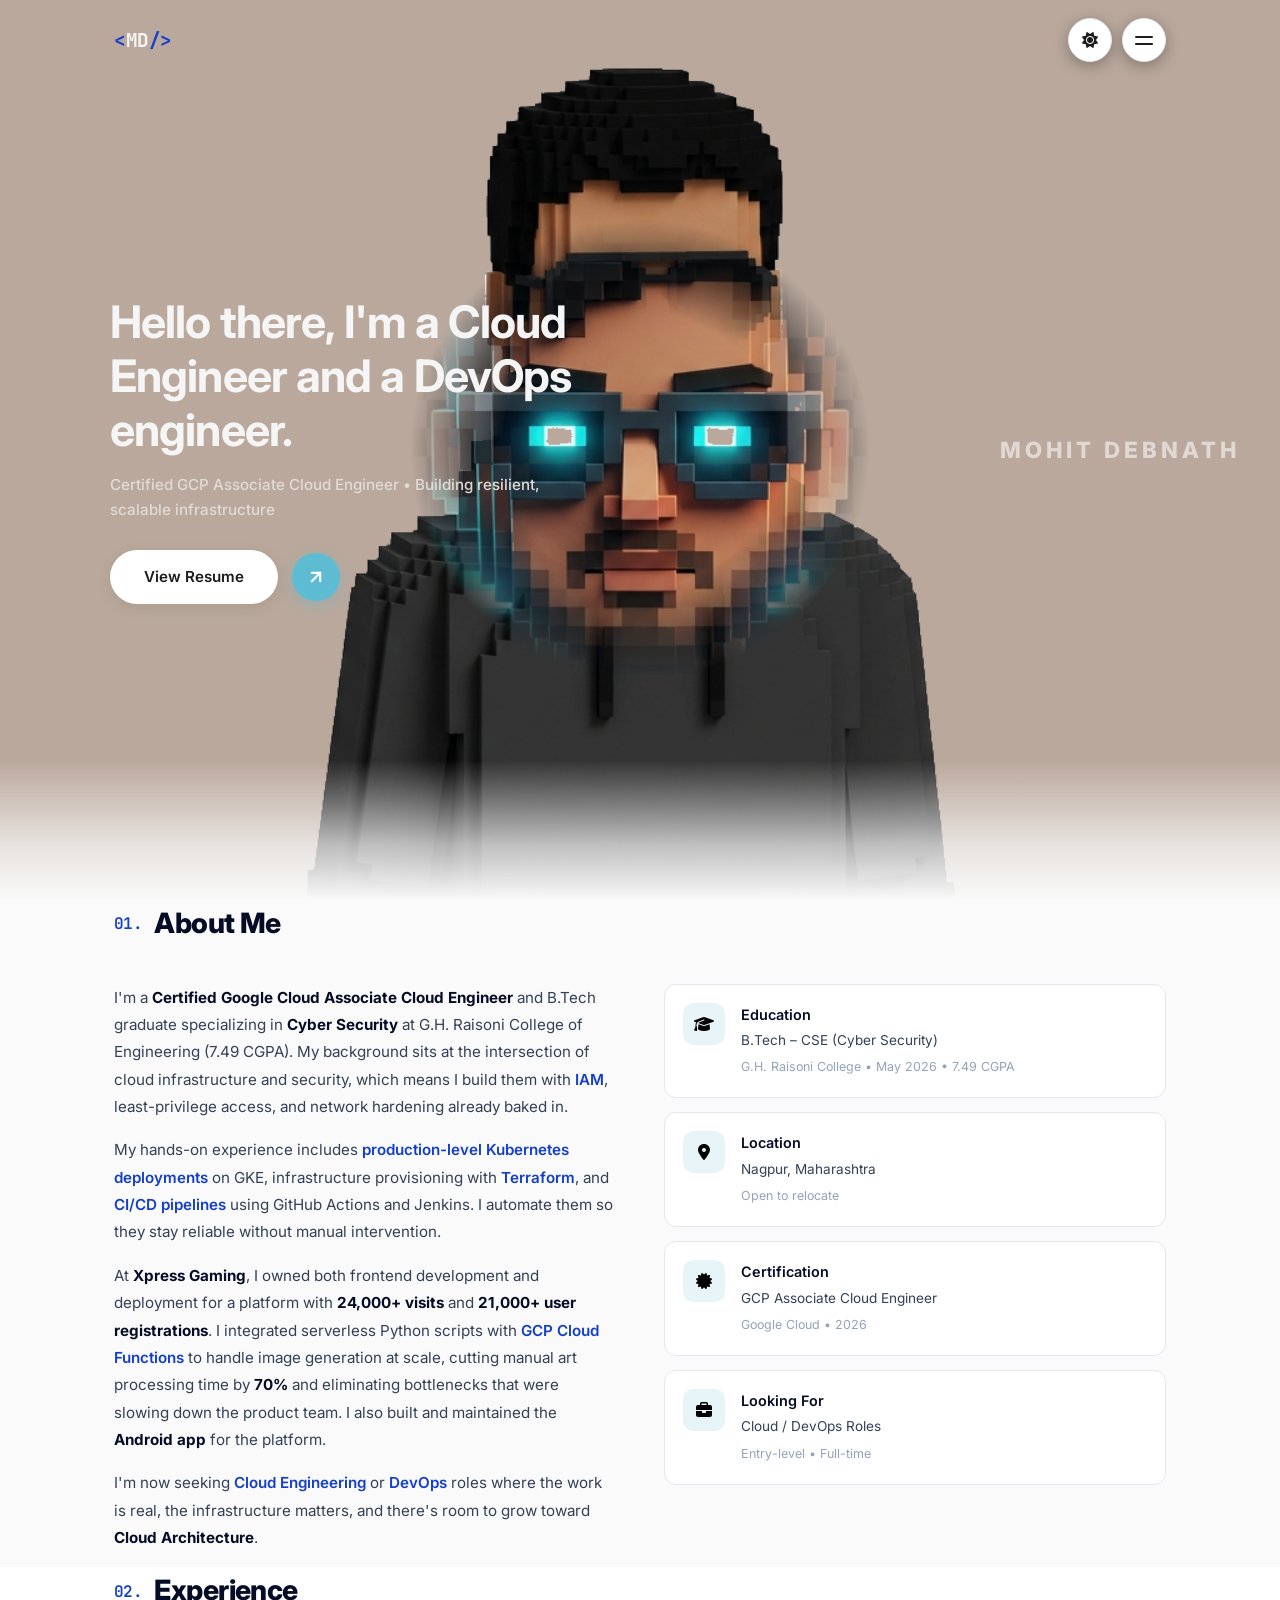
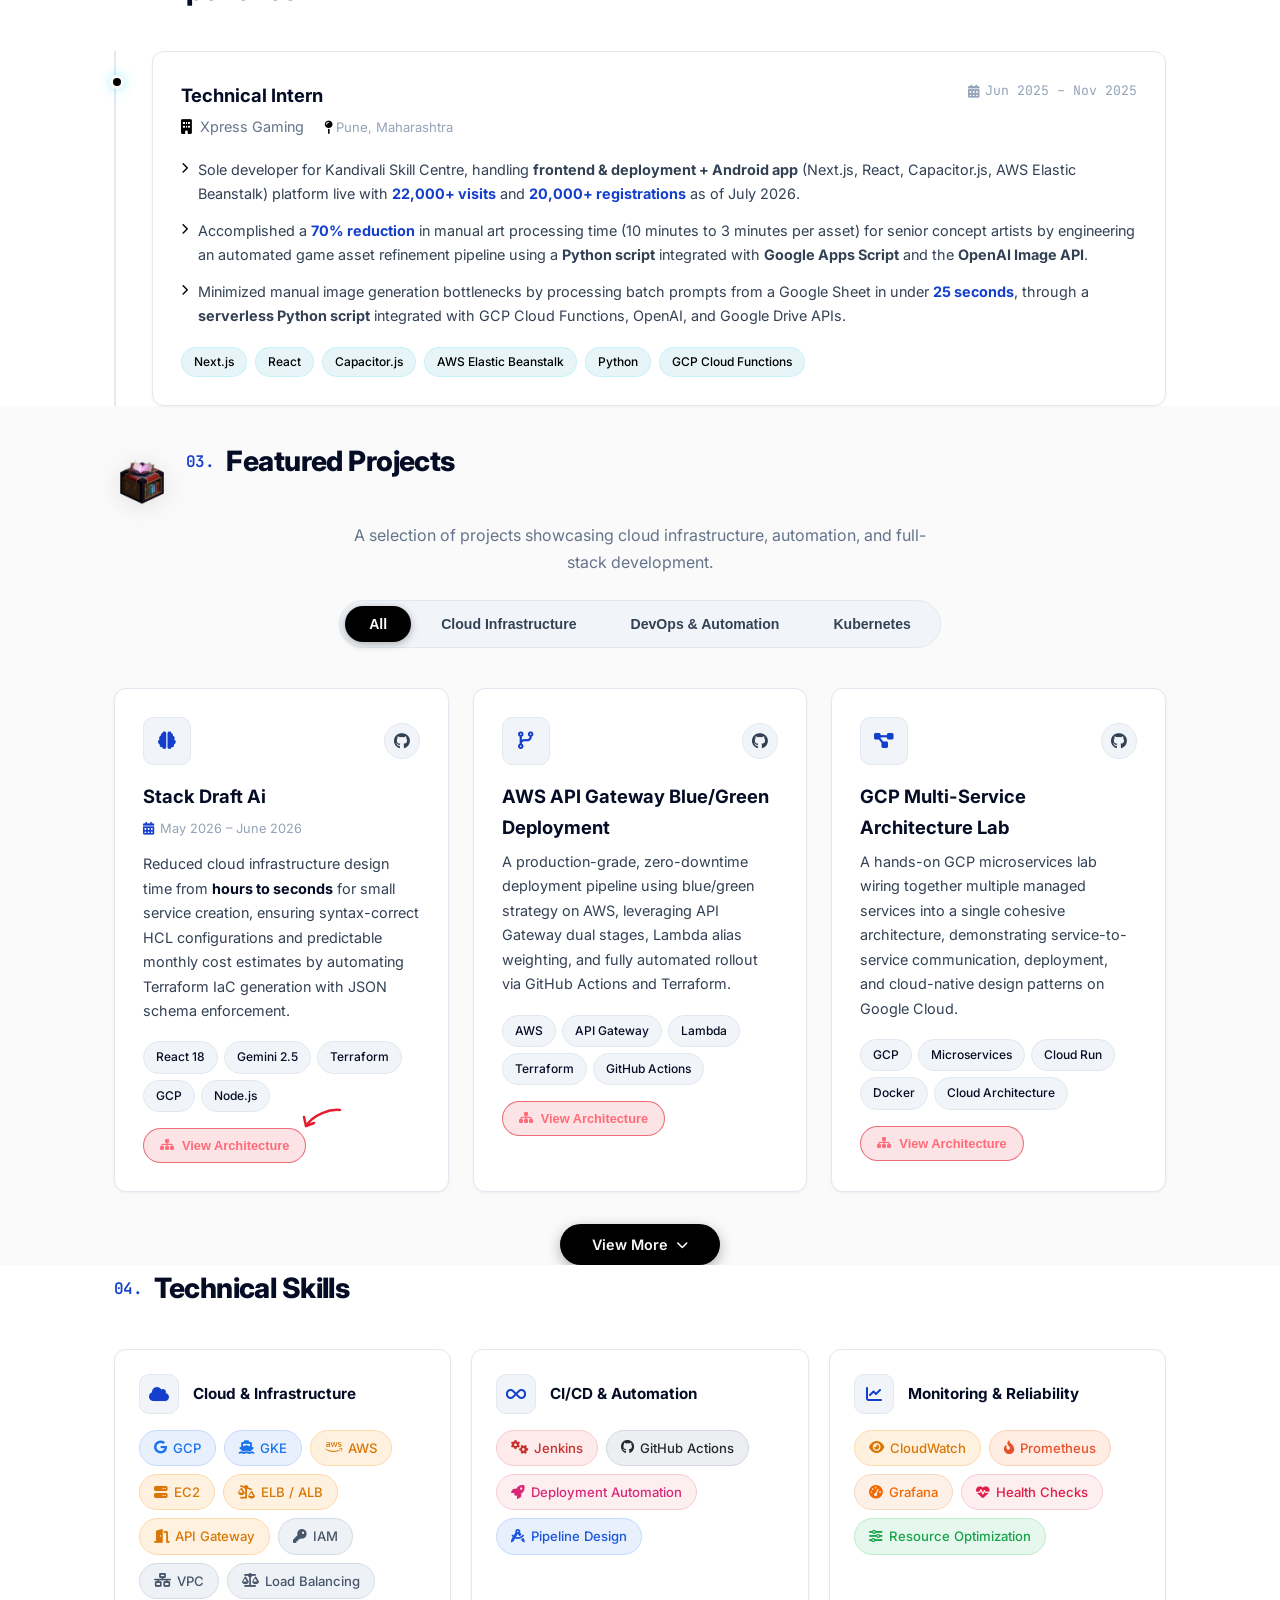
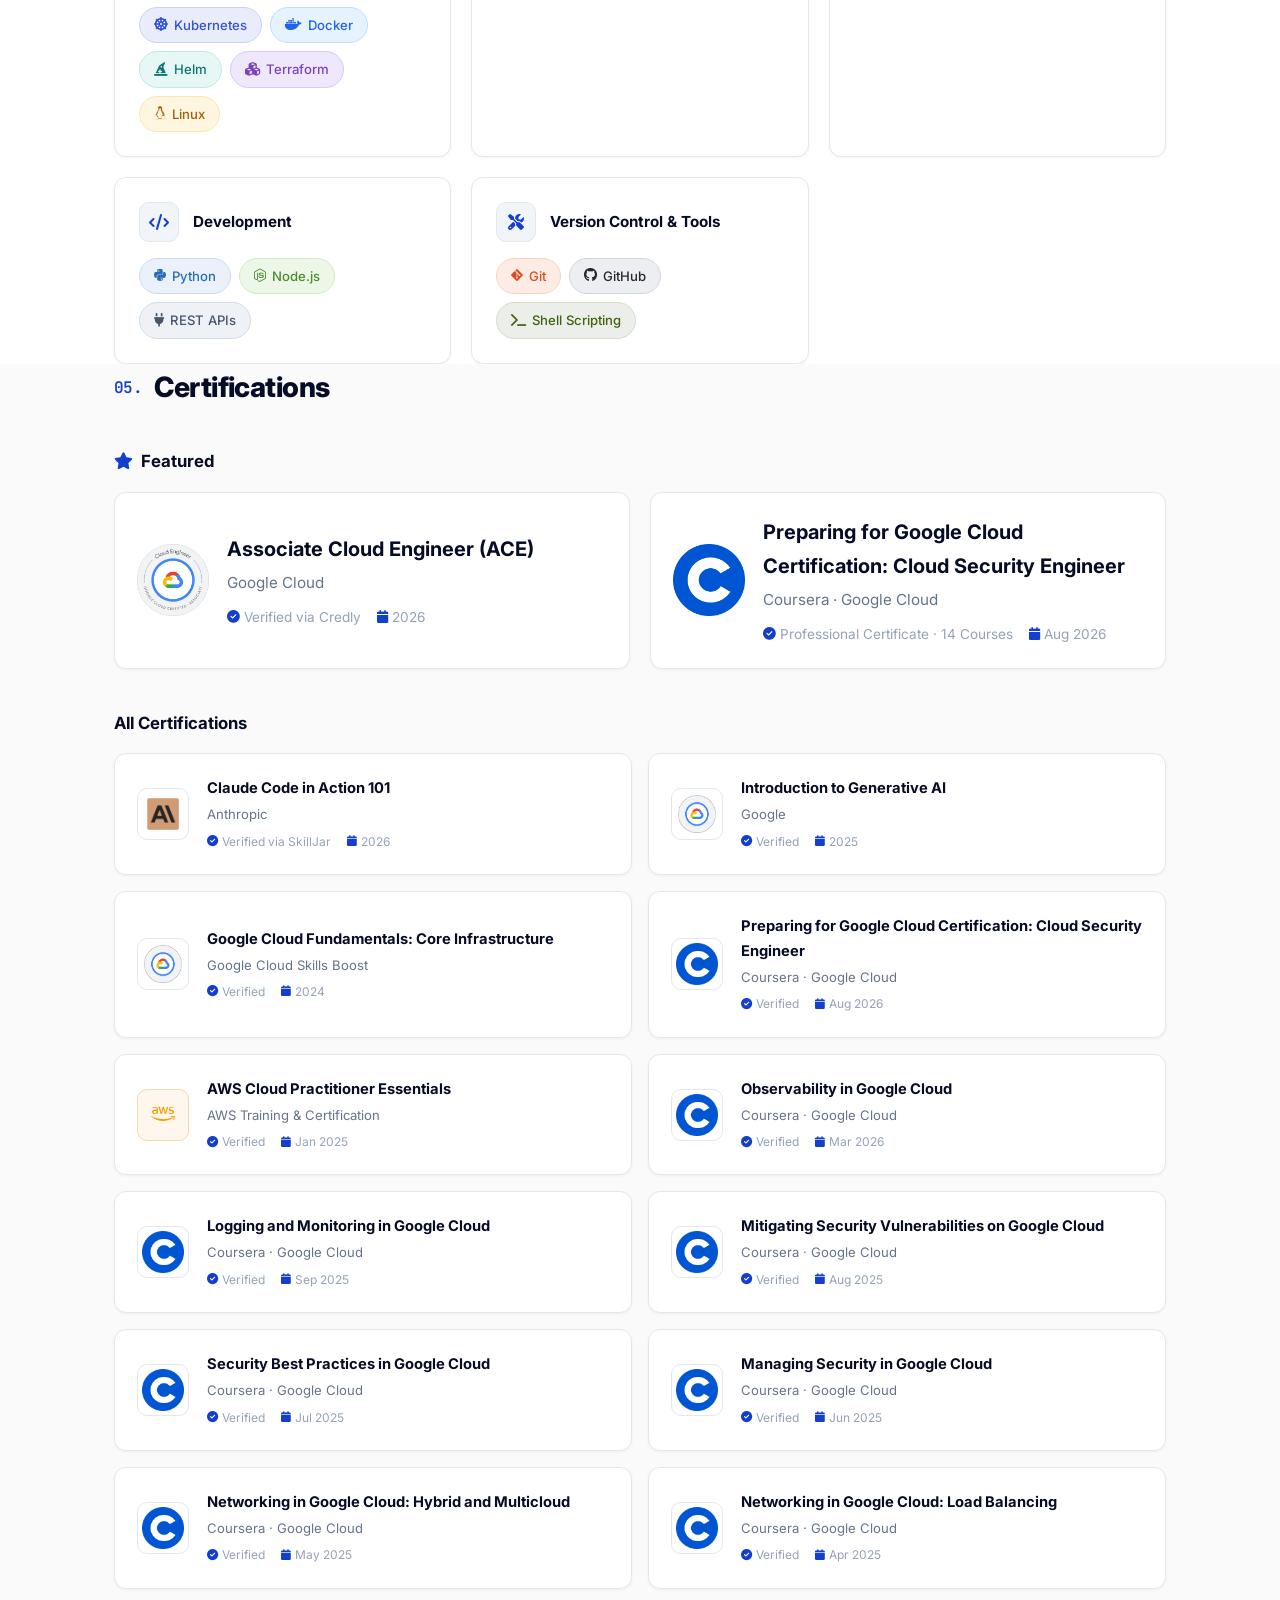
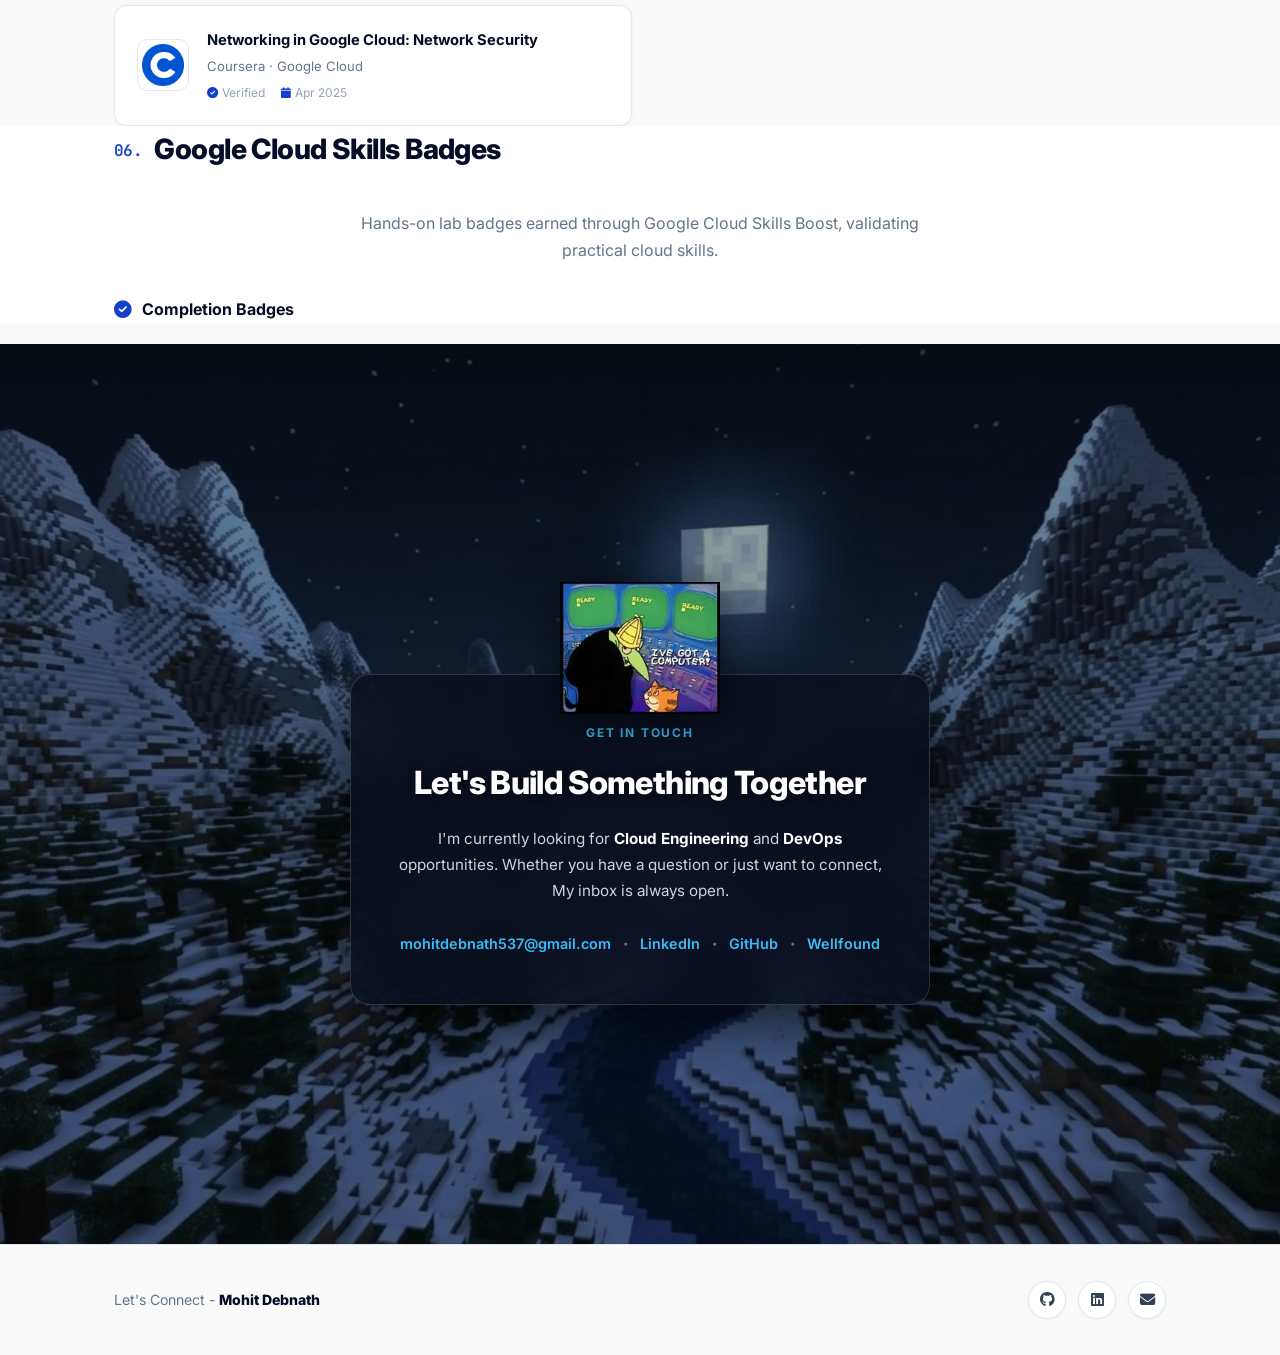
==== commit 319b4c17: "removed the odd looking section pading which gave me a fucking headache. plus point added dafault da" ====
--- a/index.html
+++ b/index.html
@@ -4,6 +4,16 @@
 <head>
     <meta charset="UTF-8">
     <meta name="viewport" content="width=device-width, initial-scale=1.0">
+    <!-- No-flash theme init: dark by default, respect OS, honor saved choice -->
+    <script>
+        (function () {
+            var t = localStorage.getItem('theme');
+            if (t !== 'light' && t !== 'dark') {
+                t = window.matchMedia('(prefers-color-scheme: light)').matches ? 'light' : 'dark';
+            }
+            document.documentElement.setAttribute('data-theme', t);
+        })();
+    </script>
     <title>Mohit Debnath | Cloud Engineer & DevOps</title>
     <link rel="icon" type="image/svg+xml" href="images/favicon.svg">
     <link rel="icon" type="image/png" href="images/transparent-base.png">
@@ -35,9 +45,14 @@
                 <li><a href="#certifications" class="nav-link">Certifications</a></li>
                 <li><a href="#cta" class="nav-link">Contact</a></li>
             </ul>
-            <button class="nav-toggle" id="navToggle" aria-label="Toggle navigation">
-                <span></span><span></span>
-            </button>
+            <div class="nav-actions">
+                <button class="theme-toggle" id="themeToggle" aria-label="Toggle light/dark theme">
+                    <i class="fas fa-moon"></i>
+                </button>
+                <button class="nav-toggle" id="navToggle" aria-label="Toggle navigation">
+                    <span></span><span></span>
+                </button>
+            </div>
         </div>
     </nav>
 
@@ -737,8 +752,6 @@
         <div class="cta-bg" id="ctaBg">
             <img src="images/night-sky.jpg" alt="Night sky landscape">
         </div>
-        <!-- Top gradient overlay -->
-        <div class="cta-gradient-overlay"></div>
 
         <div class="cta-card-container">
             <!-- Computer mascot -->
--- a/style.css
+++ b/style.css
@@ -1,15 +1,78 @@
 /* ==========================================
-   DESIGN TOKENS — Wellfound Design System & Warm Hero
+   DESIGN TOKENS
+   Dark (neutral charcoal) is the BASELINE / default theme.
+   Light is an explicit opt-in via :root[data-theme="light"].
    ========================================== */
 :root {
+    /* ---- Backgrounds ---- */
+    --bg-primary: #0d0f10;
+    /* neutral charcoal base (matches bento) */
+    --bg-secondary: #141517;
+    /* card / raised surface */
+    --bg-tertiary: #1a1b1d;
+    /* pill container */
+    --bg-hero: #15171a;
+    /* deep neutral hero (replaces warm studio gray) */
+
+    --text-hero-primary: #f5f5f5;
+    --text-hero-muted: #c9c4c0;
+
+    --bg-card: #141517;
+    --bg-card-hover: #1a1b1d;
+
+    /* ---- Text ---- */
+    --text-primary: #f5f5f5;
+    --text-secondary: #d4d4d4;
+    --text-muted: #a3a3a3;
+    /* neutral-400, matches bento */
+    --text-light: #737373;
+
+    /* ---- Accents ---- */
+    --accent-primary: #f5f5f5;
+    /* "solid" accent inverts to light-on-dark */
+    --accent-blue: #5ab0f0;
+    /* brighter blue for dark bg */
+    --accent-secondary: #818cf8;
+    --accent-coral: #fb7185;
+    --accent-cyan-circle: #5dbcd2;
+    --accent-cyan-glow: rgba(93, 188, 210, 0.18);
+
+    /* ---- Borders ---- */
+    --border-color: #262626;
+    /* neutral-800, matches bento */
+    --border-hover: #404040;
+
+    /* ---- Shadows (deeper on dark) ---- */
+    --shadow-sm: 0 1px 3px rgba(0, 0, 0, 0.4);
+    --shadow-md: 0 4px 14px rgba(0, 0, 0, 0.5);
+    --shadow-lg: 0 10px 30px rgba(0, 0, 0, 0.6);
+
+    /* ---- Dark-native helpers ---- */
+    --glass-bg: rgba(20, 21, 23, 0.85);
+    --glass-border: rgba(255, 255, 255, 0.08);
+    --surface-raised: #1c1d20;
+    --accent-glow: rgba(93, 188, 210, 0.12);
+    --toggle-bg: #1a1b1d;
+    --toggle-icon: #f5f5f5;
+
+    --font-primary: 'Inter', -apple-system, BlinkMacSystemFont, sans-serif;
+    --font-mono: 'JetBrains Mono', 'Fira Code', monospace;
+
+    --section-padding: 0px 0;
+    --container-width: 1100px;
+
+    --transition-fast: 0.15s ease;
+    --transition-normal: 0.25s ease;
+}
+
+/* ==========================================
+   LIGHT THEME OVERRIDE (original Wellfound palette)
+   ========================================== */
+:root[data-theme="light"] {
     --bg-primary: #fafafa;
-    /* Wellfound clean off-white background */
     --bg-secondary: #ffffff;
-    /* Wellfound card white */
     --bg-tertiary: #f1f5f9;
-    /* Wellfound light gray pill container */
     --bg-hero: #baa89c;
-    /* Warm studio gray matching reference picture */
 
     --text-hero-primary: #f5f5f5;
     --text-hero-muted: #e0dbd7;
@@ -18,37 +81,30 @@
     --bg-card-hover: #ffffff;
 
     --text-primary: #050c26;
-    /* Wellfound signature dark navy heading */
     --text-secondary: #334155;
     --text-muted: #64748b;
     --text-light: #94a3b8;
 
     --accent-primary: #000000;
-    /* Wellfound solid black active accent */
     --accent-blue: #143fcd;
-    /* Wellfound deep blue link accent */
     --accent-secondary: #4f46e5;
     --accent-coral: #f43f5e;
     --accent-cyan-circle: #5dbcd2;
-    /* Cyan circle from reference picture */
     --accent-cyan-glow: rgba(93, 188, 210, 0.15);
 
     --border-color: #e2e8f0;
-    /* Crisp light gray border */
     --border-hover: #000000;
 
     --shadow-sm: 0 1px 3px rgba(0, 0, 0, 0.05);
     --shadow-md: 0 4px 14px rgba(0, 0, 0, 0.06);
     --shadow-lg: 0 10px 30px rgba(0, 0, 0, 0.08);
 
-    --font-primary: 'Inter', -apple-system, BlinkMacSystemFont, sans-serif;
-    --font-mono: 'JetBrains Mono', 'Fira Code', monospace;
-
-    --section-padding: 80px 0;
-    --container-width: 1100px;
-
-    --transition-fast: 0.15s ease;
-    --transition-normal: 0.25s ease;
+    --glass-bg: rgba(255, 255, 255, 0.95);
+    --glass-border: #e2e8f0;
+    --surface-raised: #ffffff;
+    --accent-glow: rgba(93, 188, 210, 0.15);
+    --toggle-bg: #ffffff;
+    --toggle-icon: #1c1c1c;
 }
 
 /* ==========================================
@@ -65,6 +121,7 @@
 html {
     scroll-behavior: smooth;
     scroll-padding-top: 80px;
+    background-color: var(--bg-primary);
 }
 
 body {
@@ -103,6 +160,7 @@
 .section {
     padding: var(--section-padding);
     position: relative;
+    isolation: isolate;
     background: var(--bg-primary);
 }
 
@@ -178,7 +236,7 @@
 }
 
 .navbar.scrolled {
-    background: rgba(255, 255, 255, 0.95);
+    background: var(--glass-bg);
     backdrop-filter: blur(16px);
     -webkit-backdrop-filter: blur(16px);
     border-bottom: 1px solid var(--border-color);
@@ -228,10 +286,10 @@
     width: 44px;
     height: 44px;
     border-radius: 50%;
-    background: #ffffff;
-    border: none;
+    background: var(--toggle-bg);
+    border: 1px solid var(--border-color);
     cursor: pointer;
-    box-shadow: 0 4px 16px rgba(0, 0, 0, 0.1);
+    box-shadow: 0 4px 16px rgba(0, 0, 0, 0.3);
     transition: all 0.25s ease;
     z-index: 1001;
 }
@@ -240,18 +298,18 @@
     display: block;
     width: 18px;
     height: 2px;
-    background: #1c1c1c;
+    background: var(--toggle-icon);
     border-radius: 2px;
     transition: all 0.25s ease;
 }
 
 .navbar.scrolled .nav-toggle {
-    background: #000000;
-    box-shadow: 0 4px 14px rgba(0, 0, 0, 0.15);
+    background: var(--toggle-bg);
+    box-shadow: 0 4px 14px rgba(0, 0, 0, 0.35);
 }
 
 .navbar.scrolled .nav-toggle span {
-    background: #ffffff;
+    background: var(--toggle-icon);
 }
 
 /* Active Hamburger State (Transforms into X) */
@@ -269,10 +327,10 @@
     top: 60px;
     right: 24px;
     width: 220px;
-    background: rgba(255, 255, 255, 0.98);
+    background: var(--glass-bg);
     backdrop-filter: blur(20px);
     -webkit-backdrop-filter: blur(20px);
-    border: 1px solid #e2e8f0;
+    border: 1px solid var(--glass-border);
     border-radius: 16px;
     padding: 10px;
     box-shadow: 0 12px 36px rgba(0, 0, 0, 0.12);
@@ -297,7 +355,7 @@
     display: block;
     font-size: 0.9rem;
     font-weight: 600;
-    color: #050c26;
+    color: var(--text-primary);
     padding: 10px 16px;
     border-radius: 10px;
     transition: all var(--transition-fast);
@@ -306,8 +364,8 @@
 
 .nav-link:hover,
 .nav-link.active {
-    color: #143fcd;
-    background: #f1f5f9;
+    color: var(--accent-blue);
+    background: var(--bg-tertiary);
 }
 
 /* ==========================================
@@ -526,14 +584,14 @@
     white-space: nowrap;
 }
 
-/* Hero bottom fade into Wellfound light theme */
+/* Hero bottom fade into page background */
 .hero-bottom-fade {
     position: absolute;
     bottom: 0;
     left: 0;
     right: 0;
     height: 140px;
-    background: linear-gradient(to bottom, transparent 0%, rgba(250, 250, 250, 0.7) 60%, var(--bg-primary) 100%);
+    background: linear-gradient(to bottom, transparent 0%, color-mix(in srgb, var(--bg-primary) 70%, transparent) 60%, var(--bg-primary) 100%);
     z-index: 4;
     pointer-events: none;
 }
@@ -815,12 +873,12 @@
     gap: 6px;
     margin-bottom: 40px;
     padding: 5px;
-    background: #f1f5f9;
+    background: var(--bg-tertiary);
     border-radius: 50px;
     width: max-content;
     margin-left: auto;
     margin-right: auto;
-    border: 1px solid #e2e8f0;
+    border: 1px solid var(--border-color);
 }
 
 .wf-pill {
@@ -828,7 +886,7 @@
     border-radius: 50px;
     border: none;
     background: transparent;
-    color: #475569;
+    color: var(--text-secondary);
     font-size: 0.88rem;
     font-weight: 600;
     cursor: pointer;
@@ -837,9 +895,9 @@
 
 .wf-pill.active,
 .wf-pill:hover {
-    background: #000000;
-    color: #ffffff;
-    box-shadow: 0 2px 8px rgba(0, 0, 0, 0.12);
+    background: var(--accent-primary);
+    color: var(--bg-primary);
+    box-shadow: 0 2px 8px rgba(0, 0, 0, 0.3);
 }
 
 .projects-grid {
@@ -853,16 +911,16 @@
     position: relative;
     padding: 28px;
     border-radius: 12px;
-    background: #ffffff;
-    border: 1px solid #e2e8f0;
+    background: var(--bg-card);
+    border: 1px solid var(--border-color);
     box-shadow: var(--shadow-sm);
     overflow: hidden;
     transition: border-color var(--transition-normal), box-shadow var(--transition-normal), transform var(--transition-normal);
 }
 
 .project-card:hover {
-    border-color: #000000;
-    box-shadow: var(--shadow-lg);
+    border-color: var(--border-hover);
+    box-shadow: var(--shadow-lg), 0 0 24px var(--accent-glow);
     transform: translateY(-2px);
 }
 
@@ -877,8 +935,8 @@
     width: 48px;
     height: 48px;
     border-radius: 10px;
-    background: #f8fafc;
-    border: 1px solid #e2e8f0;
+    background: var(--bg-tertiary);
+    border: 1px solid var(--border-color);
     display: flex;
     align-items: center;
     justify-content: center;
@@ -895,20 +953,20 @@
     width: 36px;
     height: 36px;
     border-radius: 50px;
-    border: 1px solid #e2e8f0;
-    background: #f8fafc;
+    border: 1px solid var(--border-color);
+    background: var(--bg-tertiary);
     display: flex;
     align-items: center;
     justify-content: center;
-    color: #475569;
+    color: var(--text-secondary);
     font-size: 1rem;
     transition: all var(--transition-fast);
 }
 
 .project-link:hover {
-    color: #000000;
-    border-color: #000000;
-    background: #ffffff;
+    color: var(--text-primary);
+    border-color: var(--border-hover);
+    background: var(--bg-card-hover);
 }
 
 .project-title {
@@ -953,9 +1011,9 @@
     font-weight: 500;
     padding: 5px 12px;
     border-radius: 50px;
-    background: #f1f5f9;
-    color: #0f172a;
-    border: 1px solid #e2e8f0;
+    background: var(--bg-tertiary);
+    color: var(--text-primary);
+    border: 1px solid var(--border-color);
 }
 
 .project-note {
@@ -989,9 +1047,9 @@
     padding: 9px 16px;
     font-size: 0.8rem;
     font-weight: 600;
-    color: #e11d2e;
-    background: #fff5f5;
-    border: 1.5px solid #e11d2e;
+    color: #ff6b78;
+    background: rgba(225, 29, 46, 0.12);
+    border: 1.5px solid rgba(225, 29, 46, 0.6);
     border-radius: 50px;
     cursor: pointer;
     transition: all var(--transition-fast);
@@ -1118,13 +1176,13 @@
     padding: 12px 32px;
     border-radius: 50px;
     border: none;
-    background: #000000;
-    color: #ffffff;
+    background: var(--accent-primary);
+    color: var(--bg-primary);
     font-family: var(--font-primary);
     font-size: 0.9rem;
     font-weight: 600;
     cursor: pointer;
-    box-shadow: 0 4px 14px rgba(0, 0, 0, 0.12);
+    box-shadow: 0 4px 14px rgba(0, 0, 0, 0.3);
     transition: all var(--transition-normal);
 }
 
@@ -1155,8 +1213,8 @@
 
 .skill-category {
     padding: 24px;
-    background: #ffffff;
-    border: 1px solid #e2e8f0;
+    background: var(--bg-card);
+    border: 1px solid var(--border-color);
     border-radius: 12px;
     display: flex;
     flex-direction: column;
@@ -1183,8 +1241,8 @@
     align-items: center;
     justify-content: center;
     font-size: 1rem;
-    background: #f1f5f9;
-    border: 1px solid #e2e8f0;
+    background: var(--bg-tertiary);
+    border: 1px solid var(--border-color);
     color: var(--accent-blue);
 }
 
@@ -1202,14 +1260,14 @@
     font-weight: 500;
     padding: 6px 14px;
     border-radius: 50px;
-    background: #f1f5f9;
-    border: 1px solid #cbd5e1;
-    color: #0f172a;
+    background: var(--bg-tertiary);
+    border: 1px solid var(--border-color);
+    color: var(--text-primary);
     transition: all var(--transition-fast);
 }
 
 .skill-tag:hover {
-    filter: brightness(0.97);
+    filter: brightness(1.15);
     transform: translateY(-1px);
 }
 
@@ -1219,27 +1277,158 @@
 }
 
 /* ---- Colorized brand badges (pastel bg + brand-tinted text) ---- */
-.skill-tag.t-gcp        { background: #e8f0fe; border-color: #c3dafe; color: #1a73e8; }
-.skill-tag.t-aws        { background: #fff1e0; border-color: #ffd8a8; color: #d97706; }
-.skill-tag.t-k8s        { background: #e8ecfb; border-color: #c7d2fe; color: #3251d9; }
-.skill-tag.t-docker     { background: #e6f3ff; border-color: #bcdfff; color: #1d63ed; }
-.skill-tag.t-helm       { background: #e6f7f5; border-color: #b9ece6; color: #0f766e; }
-.skill-tag.t-terraform  { background: #efe8fd; border-color: #d6c8fb; color: #7b42bc; }
-.skill-tag.t-linux      { background: #fef6e0; border-color: #fbe6ad; color: #a16207; }
-.skill-tag.t-network    { background: #eef2f7; border-color: #d3dce6; color: #475569; }
-.skill-tag.t-jenkins    { background: #fdeaea; border-color: #f8cccc; color: #c9302c; }
-.skill-tag.t-github     { background: #eceef1; border-color: #d0d7de; color: #24292f; }
-.skill-tag.t-rocket     { background: #fdeef0; border-color: #f9ccd4; color: #db2777; }
-.skill-tag.t-pipeline   { background: #e8f0fe; border-color: #c3dafe; color: #1a56db; }
-.skill-tag.t-prometheus { background: #ffece2; border-color: #ffcfb8; color: #e6522c; }
-.skill-tag.t-grafana    { background: #fdf0e6; border-color: #f9d8bd; color: #f46800; }
-.skill-tag.t-health     { background: #fdeef0; border-color: #f9ccd4; color: #e11d48; }
-.skill-tag.t-optimize   { background: #e6f7ee; border-color: #bdeccf; color: #16a34a; }
-.skill-tag.t-python     { background: #eaf1fb; border-color: #cadcf5; color: #2b6cb0; }
-.skill-tag.t-node       { background: #edf7e8; border-color: #d0ebc2; color: #4d8a2f; }
-.skill-tag.t-api        { background: #eef2f7; border-color: #d3dce6; color: #475569; }
-.skill-tag.t-git        { background: #fdece4; border-color: #f9d3bf; color: #de4c26; }
-.skill-tag.t-shell      { background: #ecefe9; border-color: #d5ddca; color: #3f6212; }
+.skill-tag.t-gcp {
+    background: #e8f0fe;
+    border-color: #c3dafe;
+    color: #1a73e8;
+}
+
+.skill-tag.t-aws {
+    background: #fff1e0;
+    border-color: #ffd8a8;
+    color: #d97706;
+}
+
+.skill-tag.t-k8s {
+    background: #e8ecfb;
+    border-color: #c7d2fe;
+    color: #3251d9;
+}
+
+.skill-tag.t-docker {
+    background: #e6f3ff;
+    border-color: #bcdfff;
+    color: #1d63ed;
+}
+
+.skill-tag.t-helm {
+    background: #e6f7f5;
+    border-color: #b9ece6;
+    color: #0f766e;
+}
+
+.skill-tag.t-terraform {
+    background: #efe8fd;
+    border-color: #d6c8fb;
+    color: #7b42bc;
+}
+
+.skill-tag.t-linux {
+    background: #fef6e0;
+    border-color: #fbe6ad;
+    color: #a16207;
+}
+
+.skill-tag.t-network {
+    background: #eef2f7;
+    border-color: #d3dce6;
+    color: #475569;
+}
+
+.skill-tag.t-jenkins {
+    background: #fdeaea;
+    border-color: #f8cccc;
+    color: #c9302c;
+}
+
+.skill-tag.t-github {
+    background: #eceef1;
+    border-color: #d0d7de;
+    color: #24292f;
+}
+
+.skill-tag.t-rocket {
+    background: #fdeef0;
+    border-color: #f9ccd4;
+    color: #db2777;
+}
+
+.skill-tag.t-pipeline {
+    background: #e8f0fe;
+    border-color: #c3dafe;
+    color: #1a56db;
+}
+
+.skill-tag.t-prometheus {
+    background: #ffece2;
+    border-color: #ffcfb8;
+    color: #e6522c;
+}
+
+.skill-tag.t-grafana {
+    background: #fdf0e6;
+    border-color: #f9d8bd;
+    color: #f46800;
+}
+
+.skill-tag.t-health {
+    background: #fdeef0;
+    border-color: #f9ccd4;
+    color: #e11d48;
+}
+
+.skill-tag.t-optimize {
+    background: #e6f7ee;
+    border-color: #bdeccf;
+    color: #16a34a;
+}
+
+.skill-tag.t-python {
+    background: #eaf1fb;
+    border-color: #cadcf5;
+    color: #2b6cb0;
+}
+
+.skill-tag.t-node {
+    background: #edf7e8;
+    border-color: #d0ebc2;
+    color: #4d8a2f;
+}
+
+.skill-tag.t-api {
+    background: #eef2f7;
+    border-color: #d3dce6;
+    color: #475569;
+}
+
+.skill-tag.t-git {
+    background: #fdece4;
+    border-color: #f9d3bf;
+    color: #de4c26;
+}
+
+.skill-tag.t-shell {
+    background: #ecefe9;
+    border-color: #d5ddca;
+    color: #3f6212;
+}
+
+/* ---- Dark mode: derive badge tint from each badge's brand color ----
+   Reuses the `color:` (brand hue) as a translucent fill + border over the
+   dark surface, so brand identity is preserved without 21 per-theme rewrites.
+   Applies only when NOT in light mode. */
+:root:not([data-theme="light"]) .skill-tag[class*="t-"] {
+    background: color-mix(in srgb, currentColor 14%, transparent);
+    border-color: color-mix(in srgb, currentColor 32%, transparent);
+}
+
+/* Brighten the few brand hues that are too dark to read on charcoal */
+:root:not([data-theme="light"]) .skill-tag.t-github {
+    color: #c9d1d9;
+}
+
+:root:not([data-theme="light"]) .skill-tag.t-network,
+:root:not([data-theme="light"]) .skill-tag.t-api {
+    color: #94a3b8;
+}
+
+:root:not([data-theme="light"]) .skill-tag.t-shell {
+    color: #a3c267;
+}
+
+:root:not([data-theme="light"]) .skill-tag.t-linux {
+    color: #d4a72c;
+}
 
 /* ==========================================
    CERTIFICATIONS SECTION (Wellfound Style)
@@ -1315,16 +1504,16 @@
     gap: 18px;
     padding: 22px;
     cursor: pointer;
-    background: #ffffff;
-    border: 1px solid #e2e8f0;
+    background: var(--bg-card);
+    border: 1px solid var(--border-color);
     border-radius: 12px;
     box-shadow: var(--shadow-sm);
     transition: all var(--transition-normal);
 }
 
 .cert-card:hover {
-    border-color: #000000;
-    box-shadow: var(--shadow-lg);
+    border-color: var(--border-hover);
+    box-shadow: var(--shadow-lg), 0 0 24px var(--accent-glow);
     transform: translateY(-2px);
 }
 
@@ -1337,8 +1526,8 @@
     justify-content: center;
     font-size: 1.2rem;
     flex-shrink: 0;
-    background: #f1f5f9;
-    border: 1px solid #e2e8f0;
+    background: var(--bg-tertiary);
+    border: 1px solid var(--border-color);
     color: var(--accent-blue);
     overflow: hidden;
 }
@@ -1369,10 +1558,23 @@
 }
 
 .cert-badge.cert-badge-img {
-    background: #ffffff;
-    border: 1px solid #e2e8f0;
+    background: var(--surface-raised);
+    border: 1px solid var(--border-color);
     padding: 4px;
     overflow: hidden;
+}
+
+/* ---- Dark mode: tint issuer badges from their brand color ---- */
+:root:not([data-theme="light"]) .cert-badge.anthropic,
+:root:not([data-theme="light"]) .cert-badge.google,
+:root:not([data-theme="light"]) .cert-badge.coursera,
+:root:not([data-theme="light"]) .cert-badge.aws {
+    background: color-mix(in srgb, currentColor 14%, transparent);
+    border-color: color-mix(in srgb, currentColor 34%, transparent);
+}
+
+:root:not([data-theme="light"]) .cert-badge.coursera {
+    color: #5a8dee;
 }
 
 .cert-badge img {
@@ -1450,11 +1652,14 @@
    ========================================== */
 .cta-section {
     position: relative;
+    margin-top: 0;
     min-height: 100vh;
     display: flex;
     align-items: center;
     justify-content: center;
-    background: #000;
+    /* Night scene stays dark in both themes */
+    --cta-bg: #0d0f10;
+    background: var(--cta-bg);
     overflow: hidden;
 }
 
@@ -1471,28 +1676,10 @@
     object-fit: cover;
     object-position: center;
     opacity: 0.6;
+    transform: scale(1.15);
     will-change: transform;
 }
 
-.cta-gradient-overlay {
-    position: absolute;
-    top: 0;
-    left: 0;
-    right: 0;
-    height: 140px;
-    background: linear-gradient(to bottom,
-        rgba(250, 250, 250, 1) 0%,
-        rgba(250, 250, 250, 0.738) 19%,
-        rgba(250, 250, 250, 0.481) 34%,
-        rgba(250, 250, 250, 0.283) 47%,
-        rgba(250, 250, 250, 0.148) 59.5%,
-        rgba(250, 250, 250, 0.063) 71%,
-        rgba(250, 250, 250, 0.019) 82%,
-        rgba(250, 250, 250, 0.003) 92%,
-        rgba(250, 250, 250, 0) 100%);
-    z-index: 1;
-    pointer-events: none;
-}
 
 .cta-card-container {
     position: relative;
@@ -1634,21 +1821,21 @@
     width: 38px;
     height: 38px;
     border-radius: 50px;
-    background: #ffffff;
-    border: 1px solid #e2e8f0;
+    background: var(--bg-card);
+    border: 1px solid var(--border-color);
     display: flex;
     align-items: center;
     justify-content: center;
-    color: #475569;
+    color: var(--text-secondary);
     transition: all var(--transition-fast);
     font-size: 0.95rem;
     box-shadow: var(--shadow-sm);
 }
 
 .footer-links a:hover {
-    color: #000000;
-    border-color: #000000;
-    background: #ffffff;
+    color: var(--text-primary);
+    border-color: var(--border-hover);
+    background: var(--bg-card-hover);
 }
 
 /* ==========================================
@@ -1661,8 +1848,8 @@
     width: 44px;
     height: 44px;
     border-radius: 50px;
-    background: #000000;
-    color: #ffffff;
+    background: var(--accent-primary);
+    color: var(--bg-primary);
     border: none;
     cursor: pointer;
     display: flex;
@@ -1673,7 +1860,7 @@
     opacity: 0;
     visibility: hidden;
     transition: all var(--transition-normal);
-    box-shadow: 0 4px 14px rgba(0, 0, 0, 0.15);
+    box-shadow: 0 4px 14px rgba(0, 0, 0, 0.35);
 }
 
 .scroll-top.visible {
@@ -1682,7 +1869,8 @@
 }
 
 .scroll-top:hover {
-    background: #1e293b;
+    background: var(--border-hover);
+    color: var(--text-primary);
     transform: translateY(-2px);
 }
 
@@ -1826,7 +2014,7 @@
 
     .nav-link:hover,
     .nav-link.active {
-        background: #f1f5f9;
+        background: var(--bg-tertiary);
     }
 
     .nav-toggle {
@@ -2363,4 +2551,65 @@
     .cta-headline {
         font-size: 1.1rem;
     }
+}
+
+/* ==========================================
+   THEME TOGGLE BUTTON
+   ========================================== */
+.theme-toggle {
+    display: flex;
+    align-items: center;
+    justify-content: center;
+    width: 44px;
+    height: 44px;
+    margin-right: 10px;
+    border-radius: 50%;
+    background: var(--toggle-bg);
+    border: 1px solid var(--border-color);
+    color: var(--toggle-icon);
+    cursor: pointer;
+    font-size: 1rem;
+    box-shadow: 0 4px 16px rgba(0, 0, 0, 0.3);
+    transition: all var(--transition-normal);
+    z-index: 1001;
+}
+
+.theme-toggle:hover {
+    color: var(--accent-cyan-circle);
+    border-color: var(--border-hover);
+    box-shadow: 0 4px 16px var(--accent-glow);
+    transform: translateY(-1px);
+}
+
+/* The navbar groups the toggle + hamburger together on the right */
+.nav-actions {
+    display: flex;
+    align-items: center;
+}
+
+/* ==========================================
+   DARK-NATIVE ENHANCEMENT: gradient section number accent
+   (light mode keeps the flat blue)
+   ========================================== */
+:root:not([data-theme="light"]) .section-number {
+    background: linear-gradient(90deg, var(--accent-cyan-circle), var(--accent-secondary));
+    -webkit-background-clip: text;
+    background-clip: text;
+    -webkit-text-fill-color: transparent;
+    color: transparent;
+}
+
+/* ==========================================
+   REDUCED MOTION
+   ========================================== */
+@media (prefers-reduced-motion: reduce) {
+
+    *,
+    *::before,
+    *::after {
+        animation-duration: 0.001ms !important;
+        animation-iteration-count: 1 !important;
+        transition-duration: 0.001ms !important;
+        scroll-behavior: auto !important;
+    }
 }
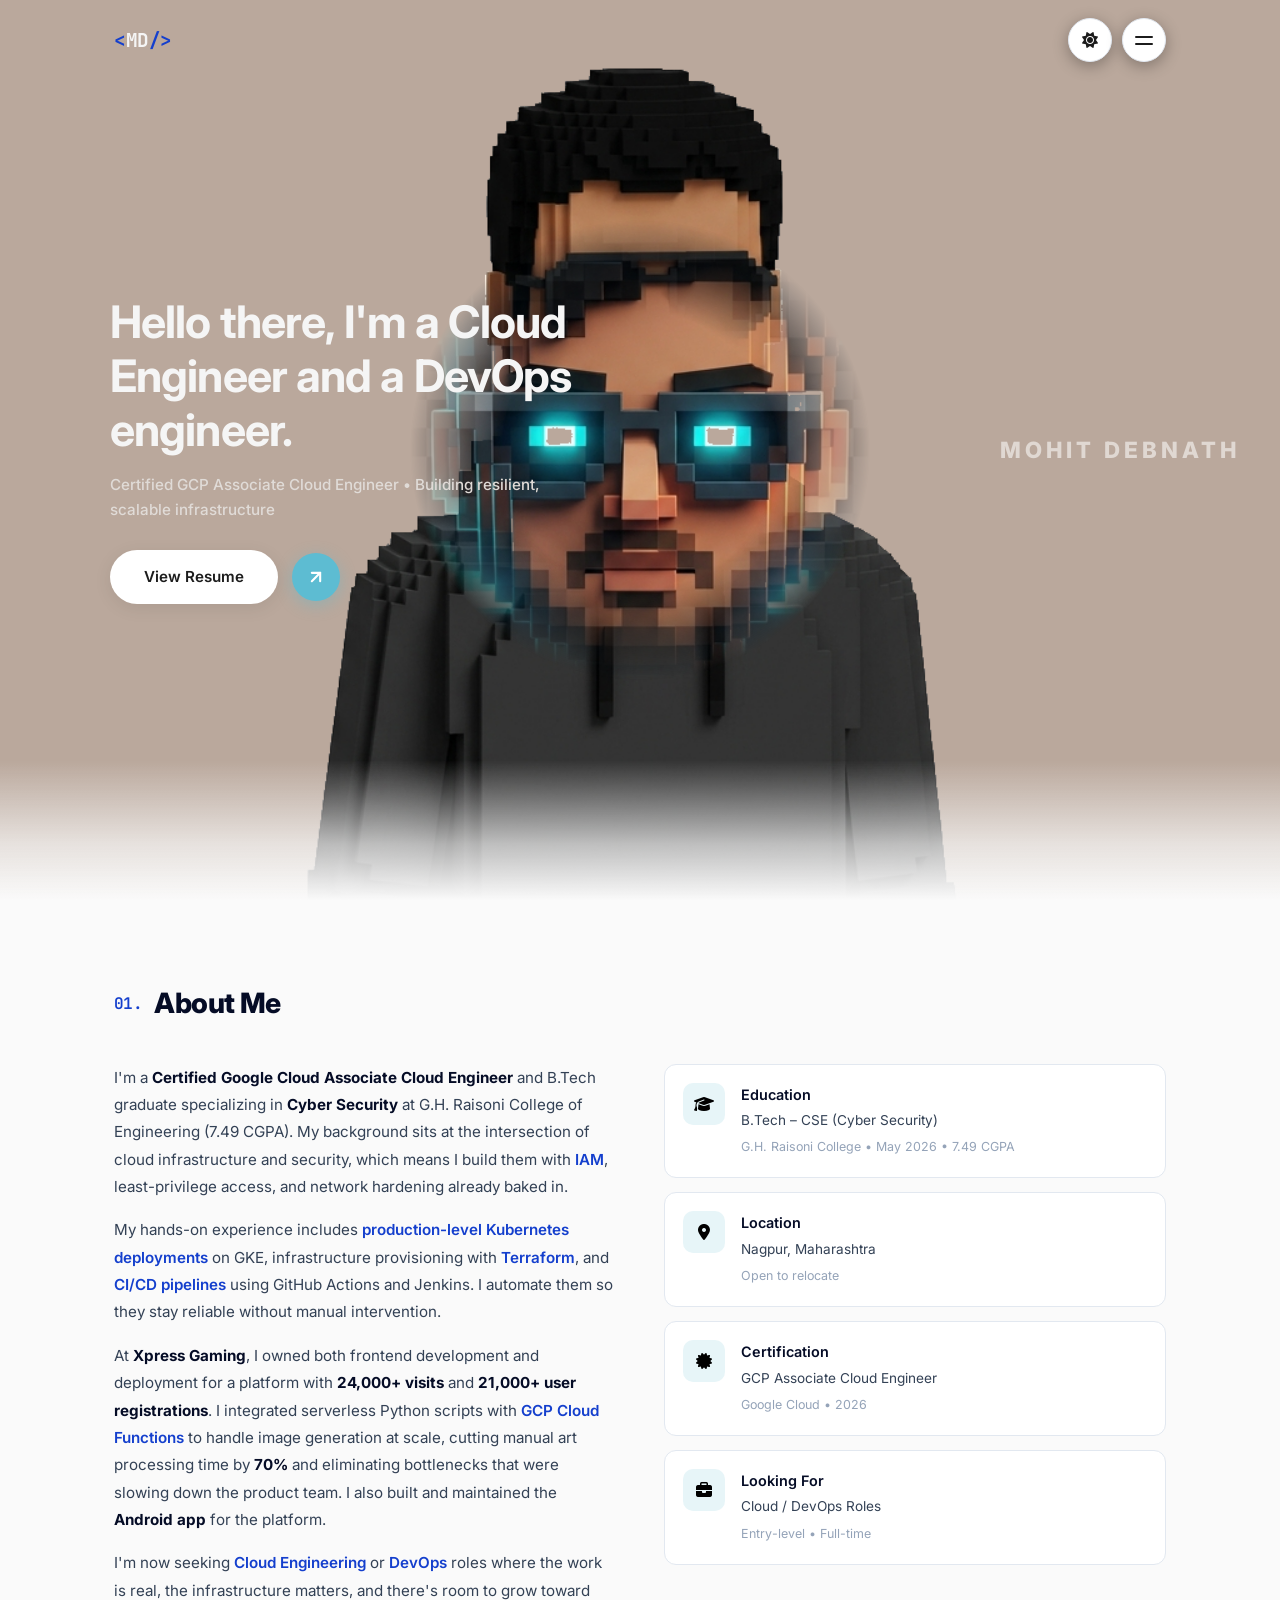
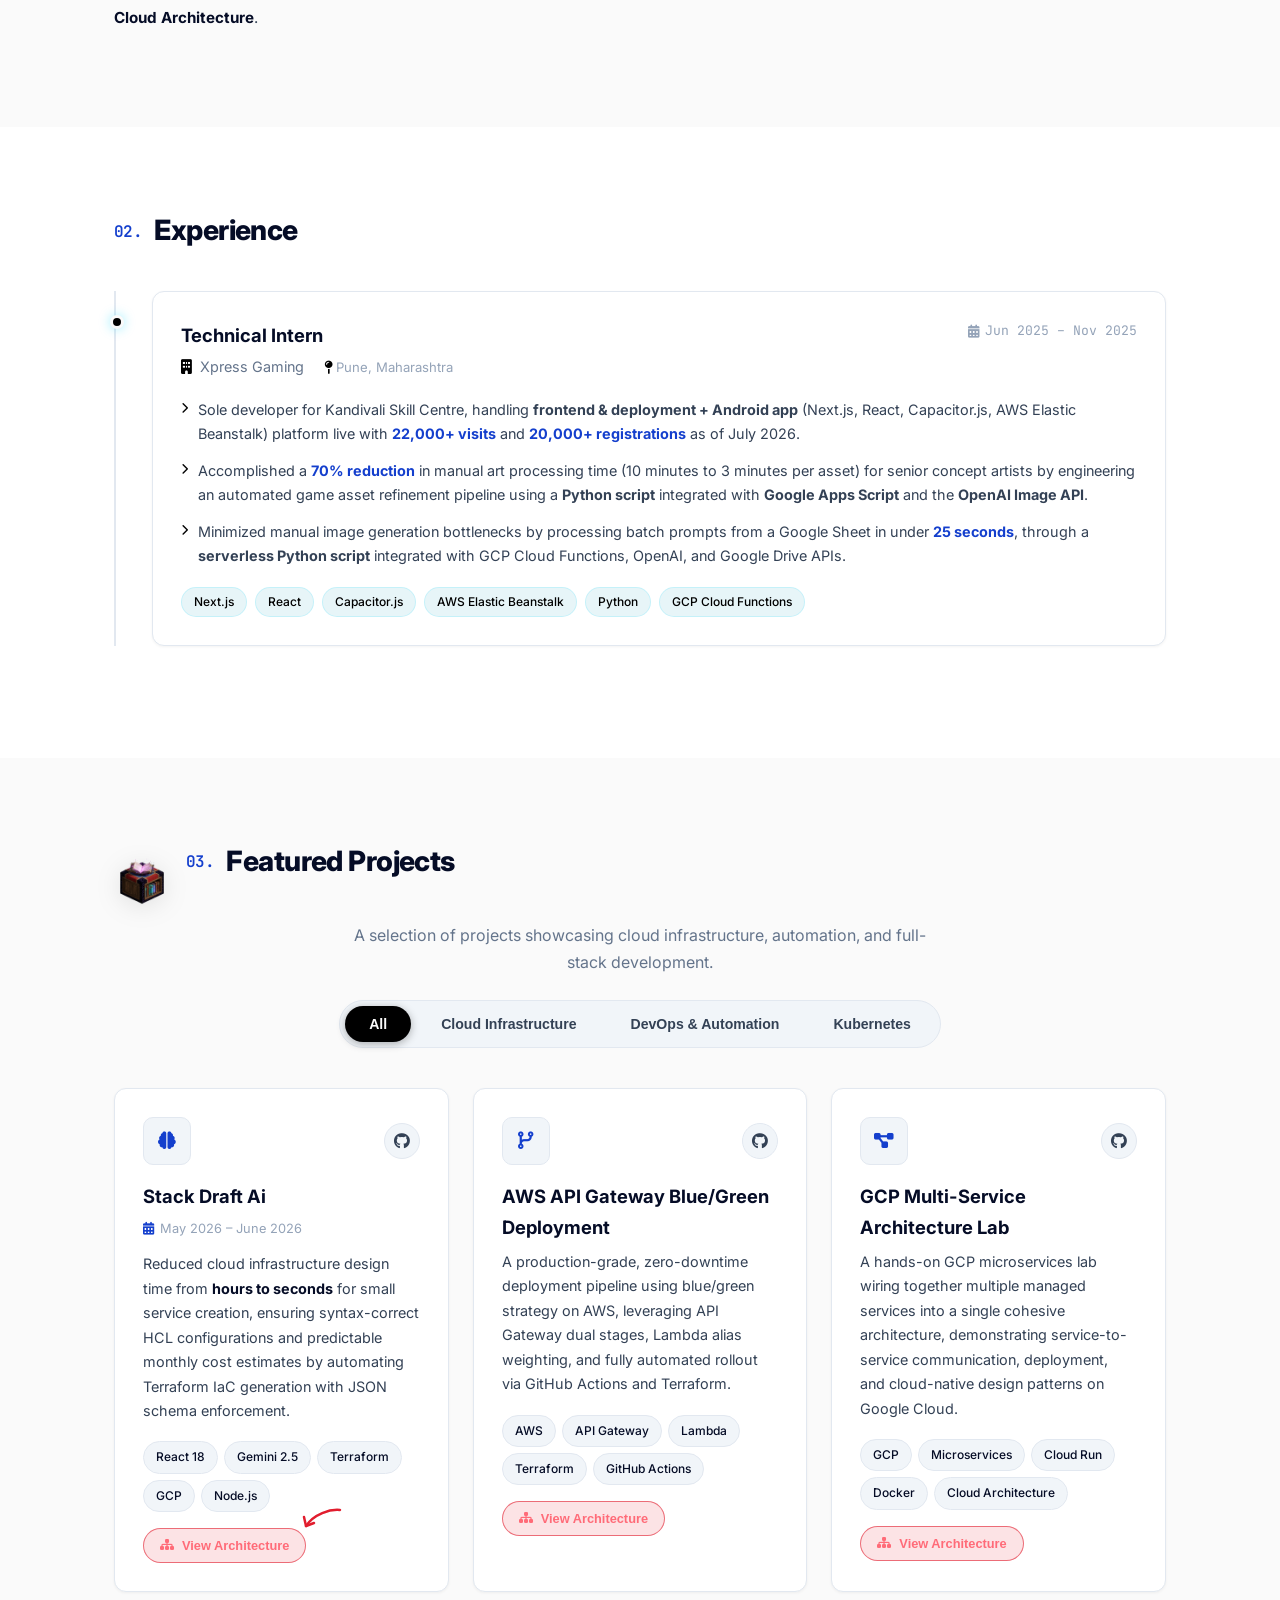
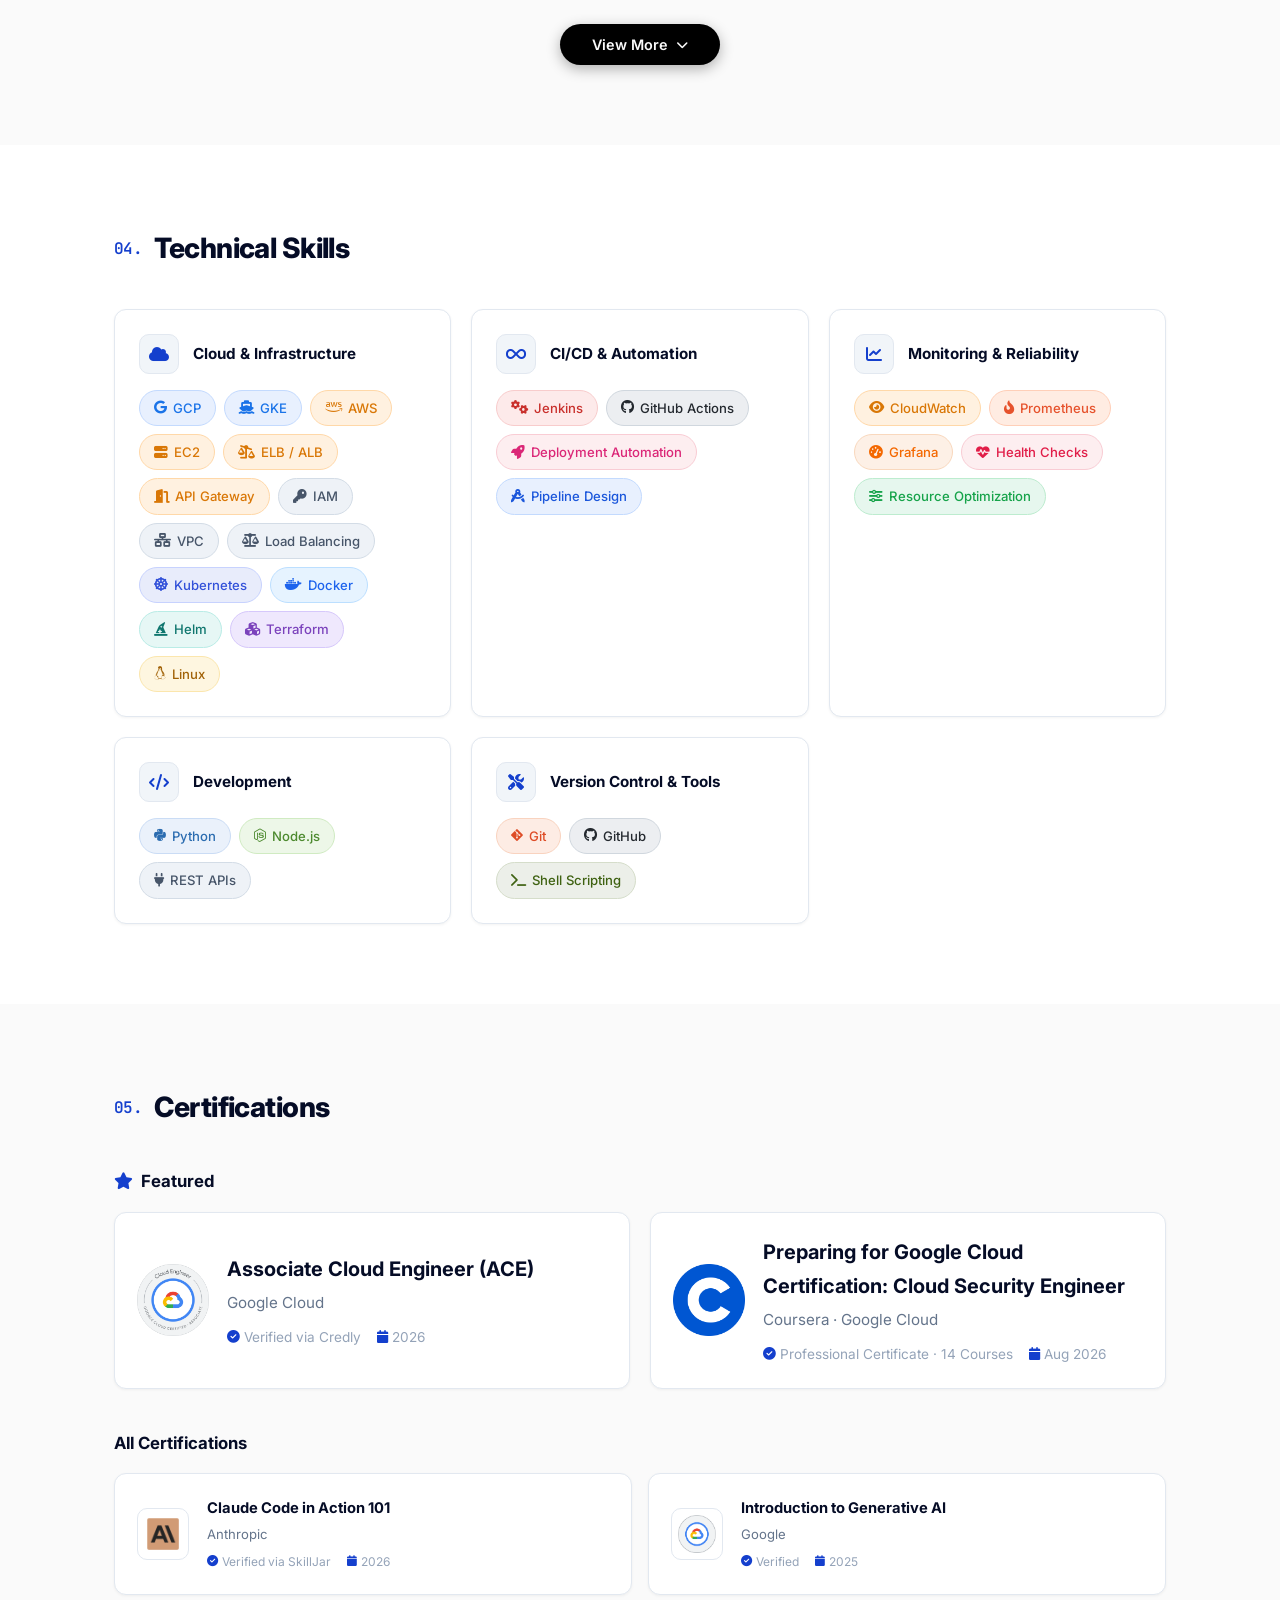
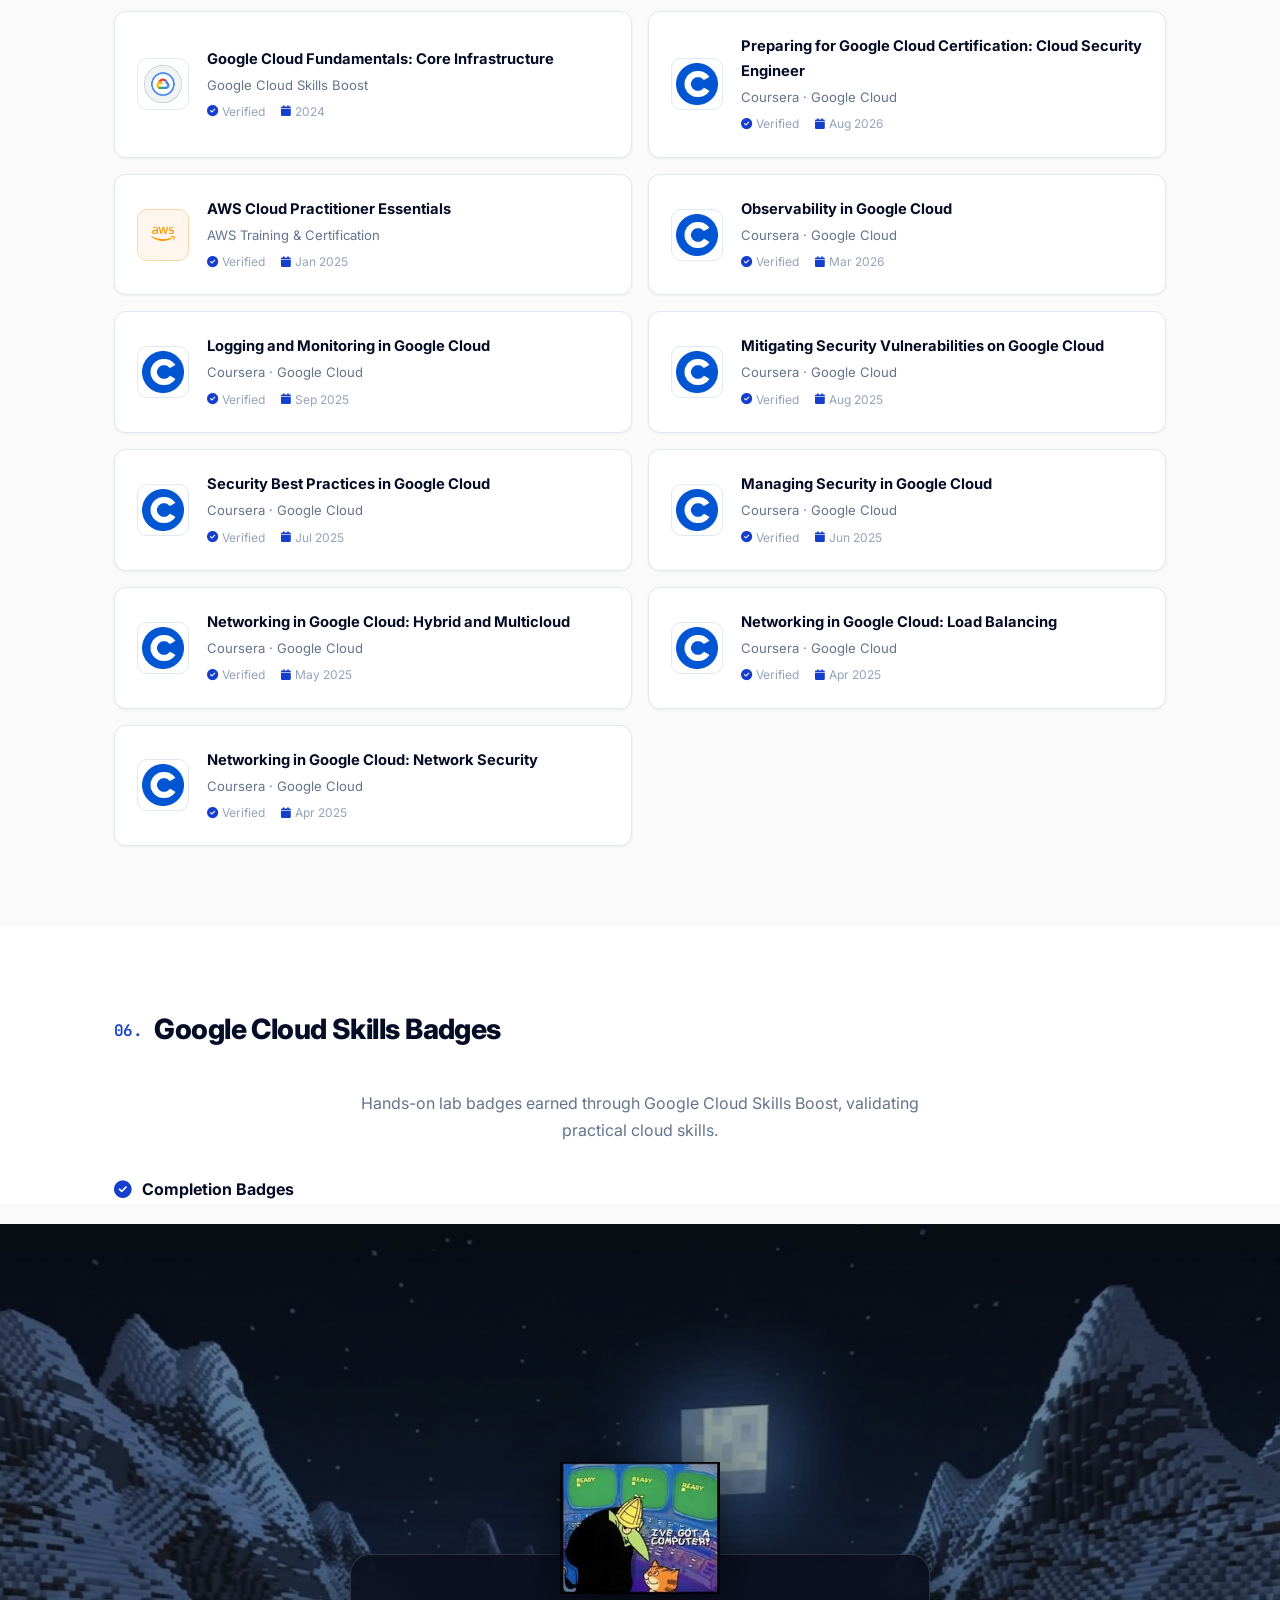
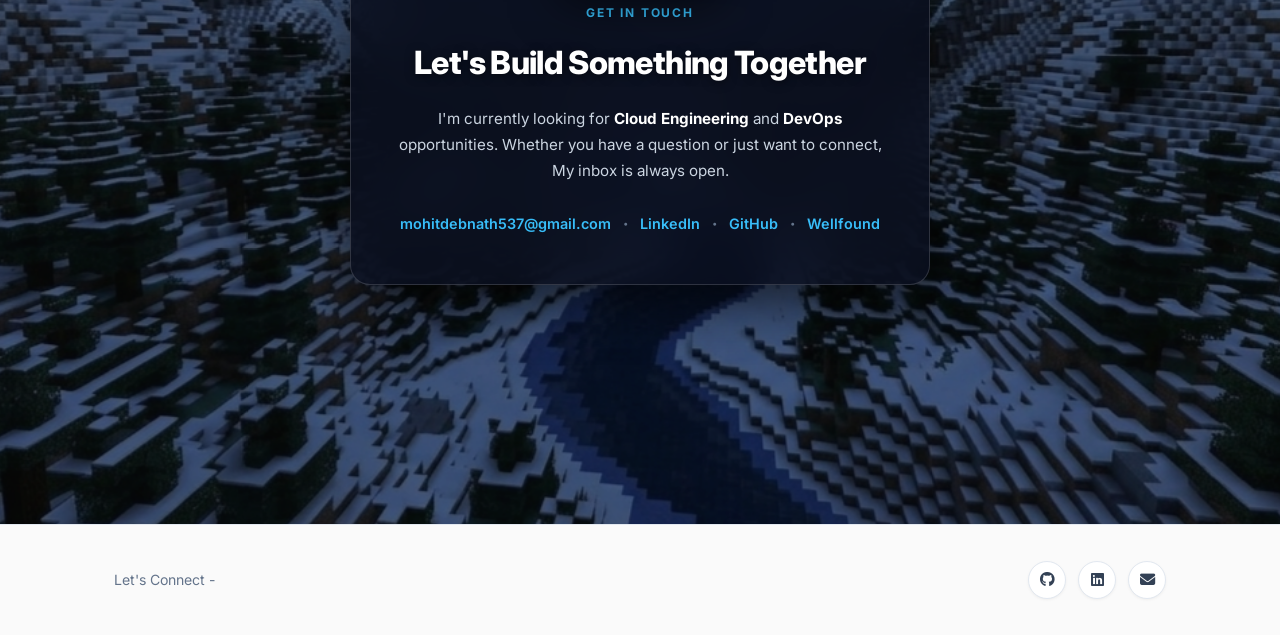
==== commit 9f1411f9: "small fix on the bottom" ====
--- a/index.html
+++ b/index.html
@@ -787,7 +787,7 @@
     <footer class="footer">
         <div class="container">
             <div class="footer-content">
-                <p>Let's Connect - <span class="gradient-text">Mohit Debnath</span></p>
+                <p>Let's Connect -</p>
                 <div class="footer-links">
                     <a href="https://github.com/m0hitd" target="_blank"><i class="fab fa-github"></i></a>
                     <a href="https://www.linkedin.com/in/m0hitdebnath/" target="_blank"><i
--- a/style.css
+++ b/style.css
@@ -58,7 +58,7 @@
     --font-primary: 'Inter', -apple-system, BlinkMacSystemFont, sans-serif;
     --font-mono: 'JetBrains Mono', 'Fira Code', monospace;
 
-    --section-padding: 0px 0;
+    --section-padding: 80px 0;
     --container-width: 1100px;
 
     --transition-fast: 0.15s ease;
@@ -166,6 +166,13 @@
 
 .section-alt {
     background: var(--bg-secondary);
+}
+
+/* The badges bento is a full-bleed dark band with its own vertical padding.
+   Drop the section's bottom padding so no strip of section background
+   (white in light mode) shows between the bento and the CTA. */
+#badges {
+    padding-bottom: 0;
 }
 
 .section-title {
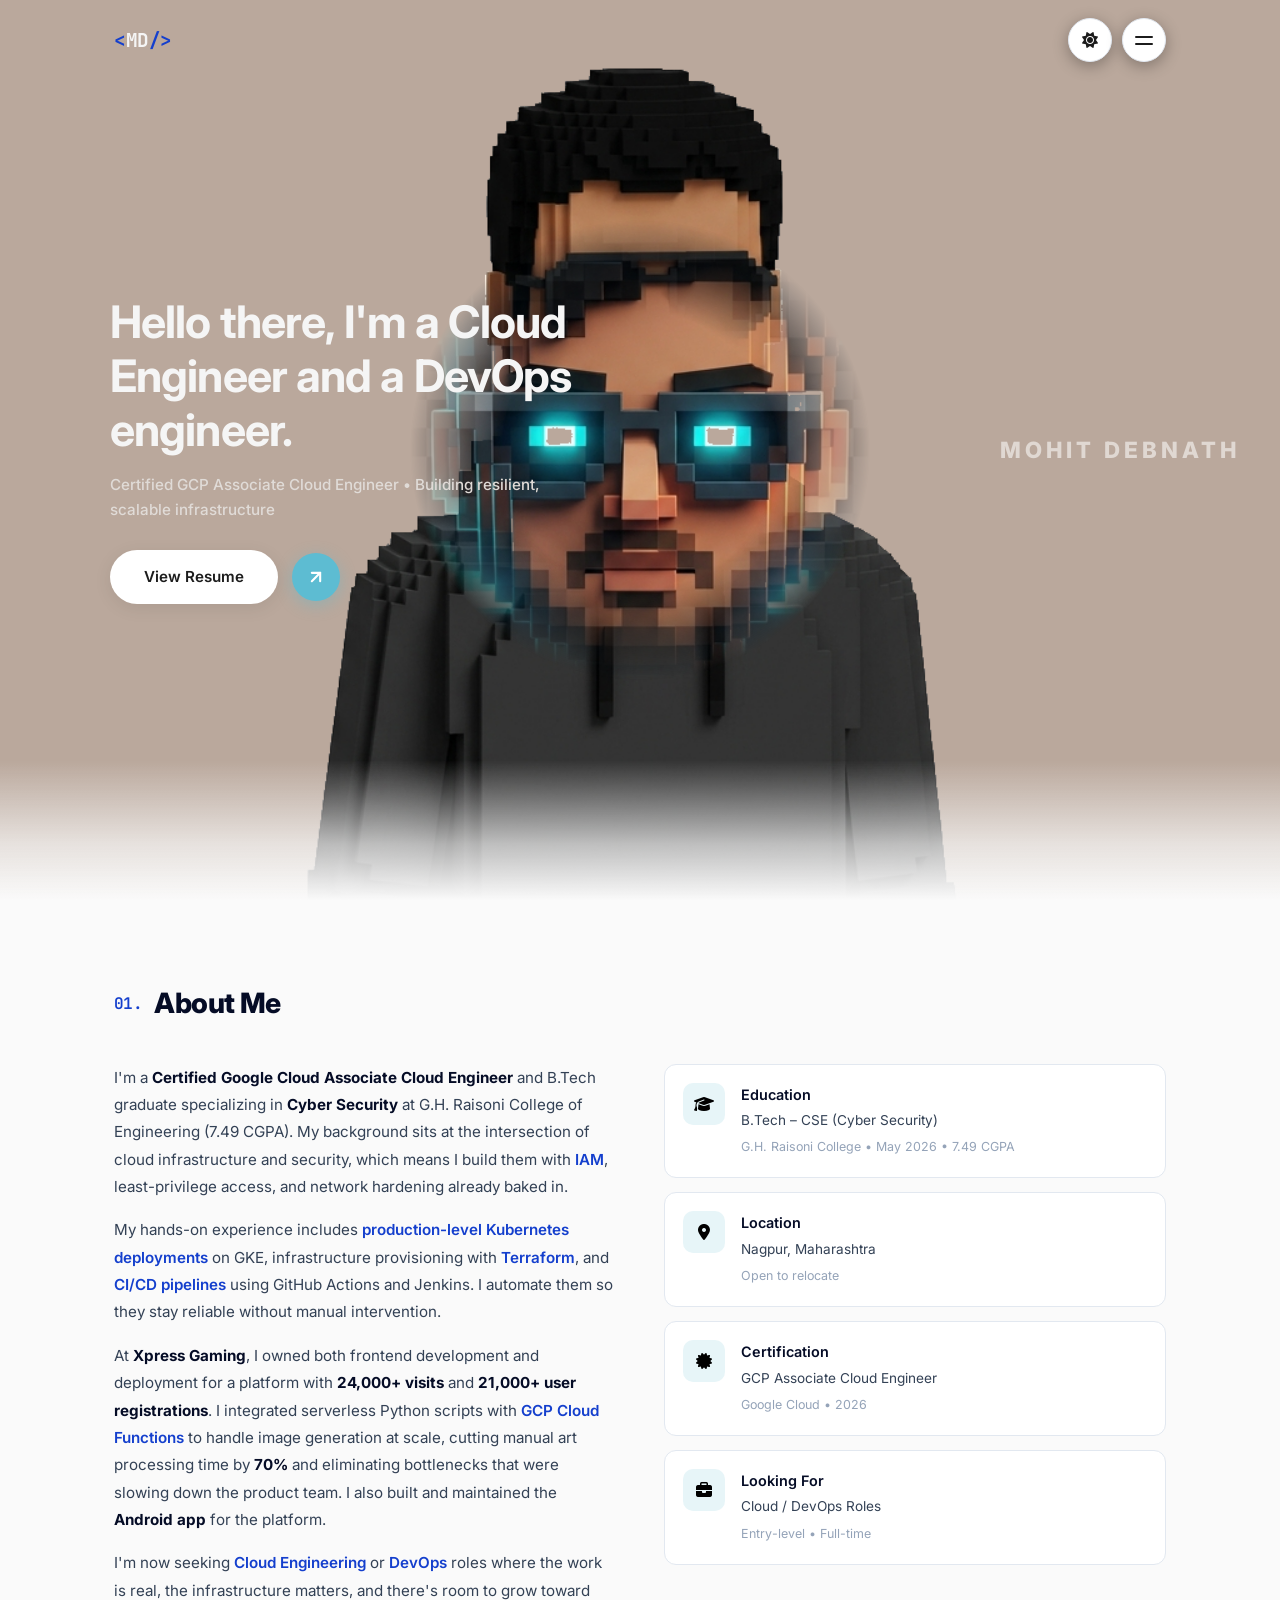
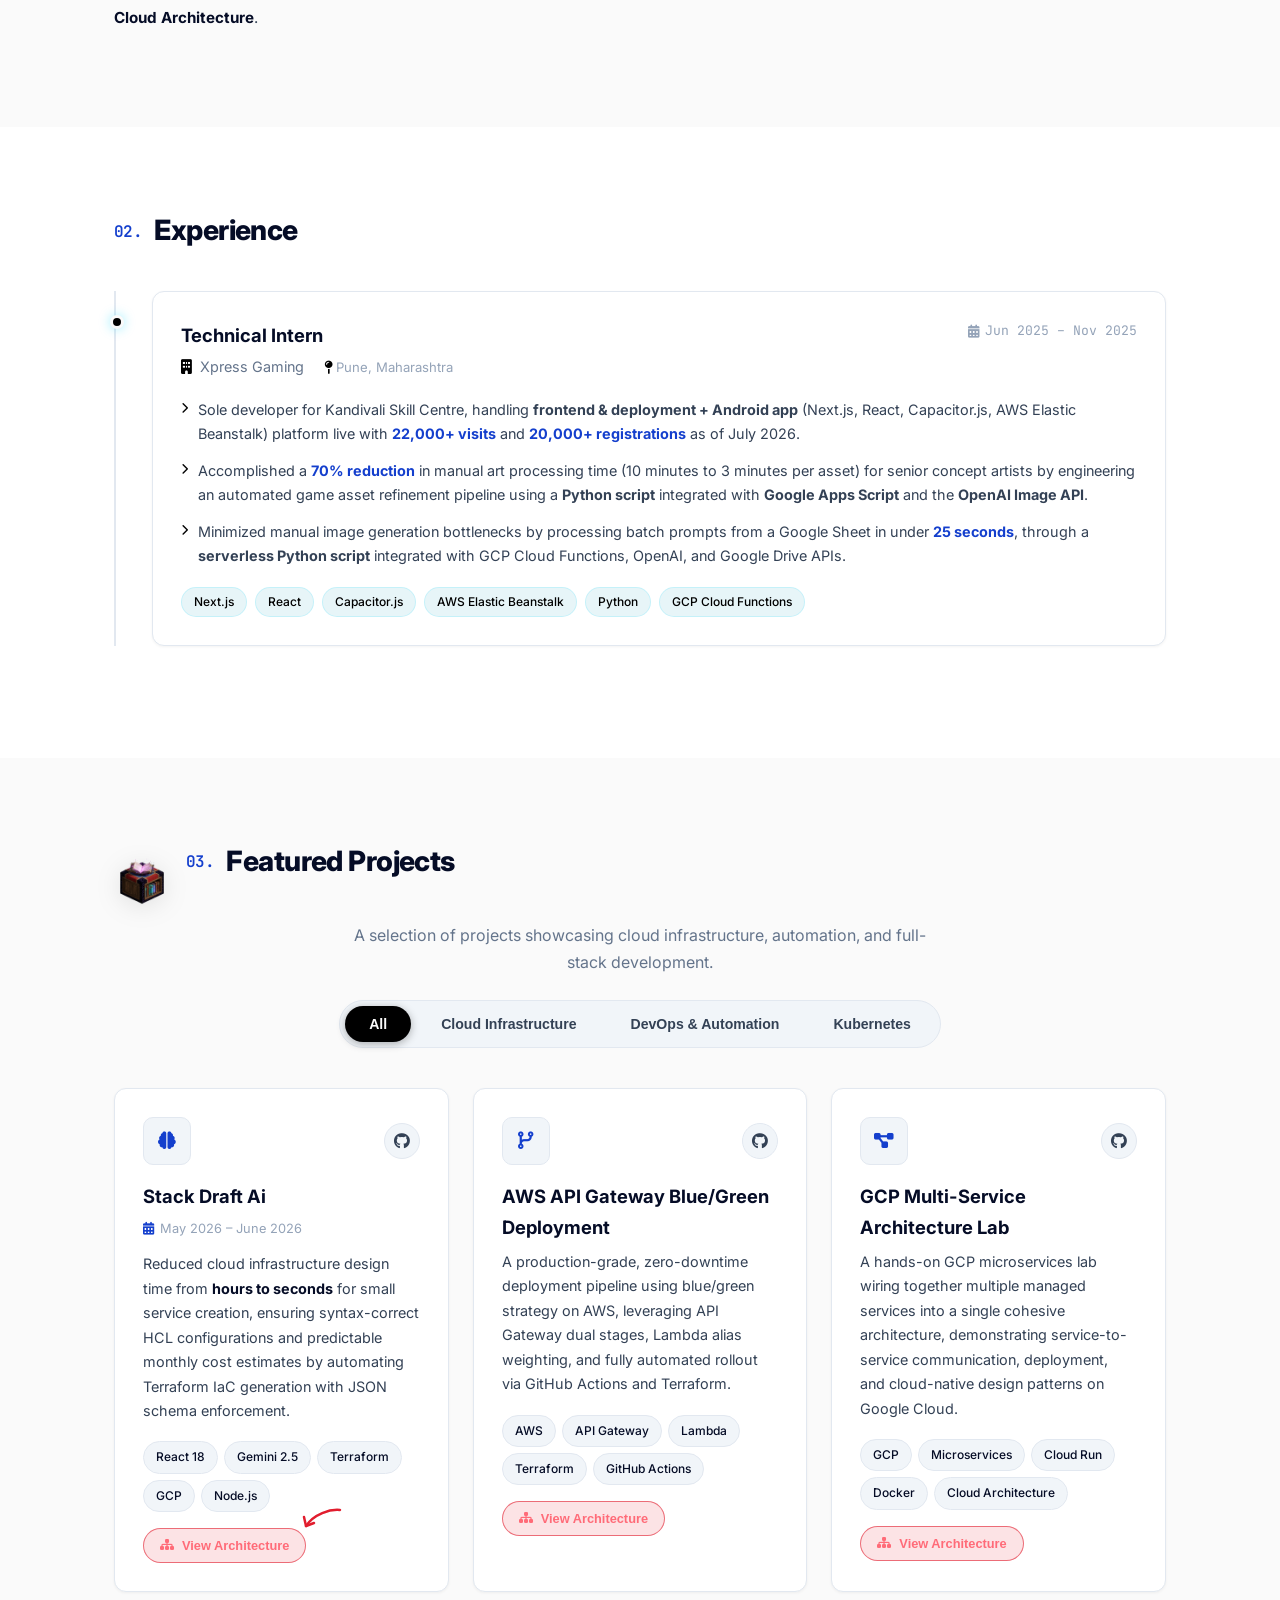
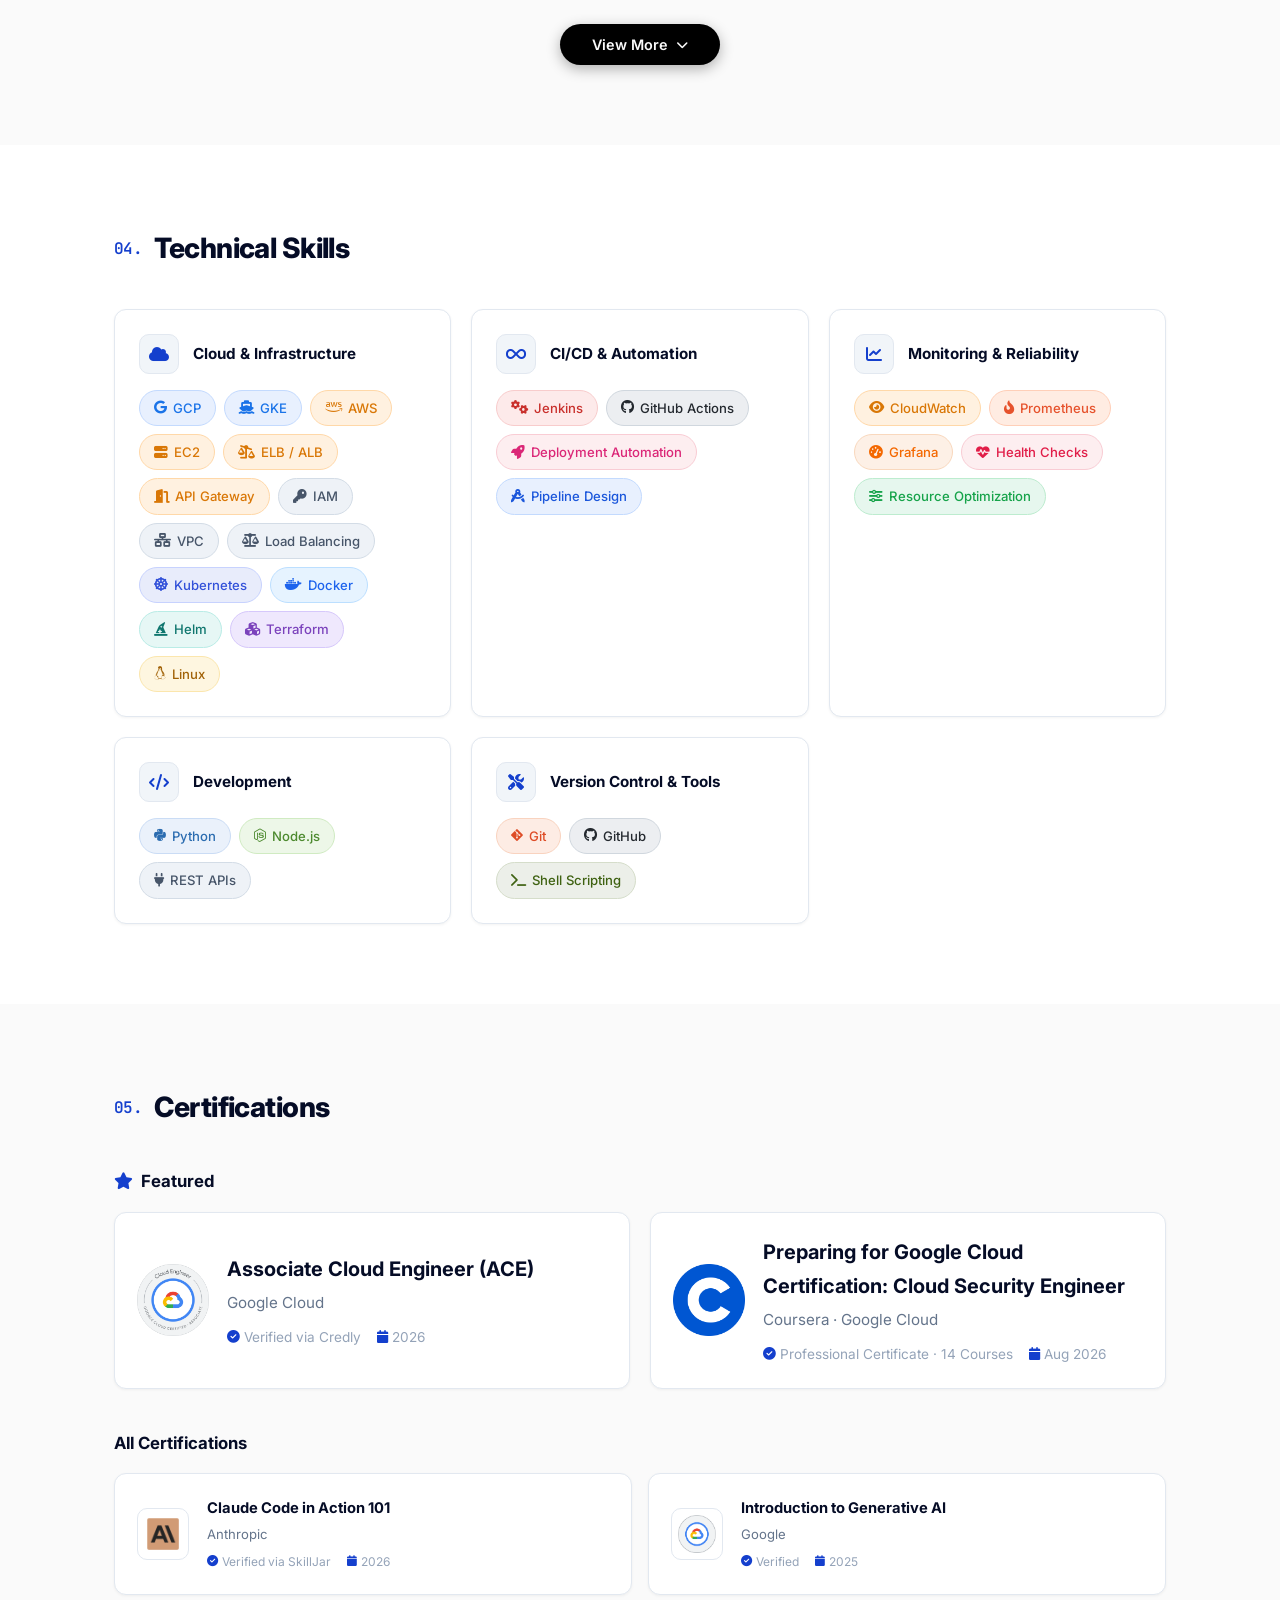
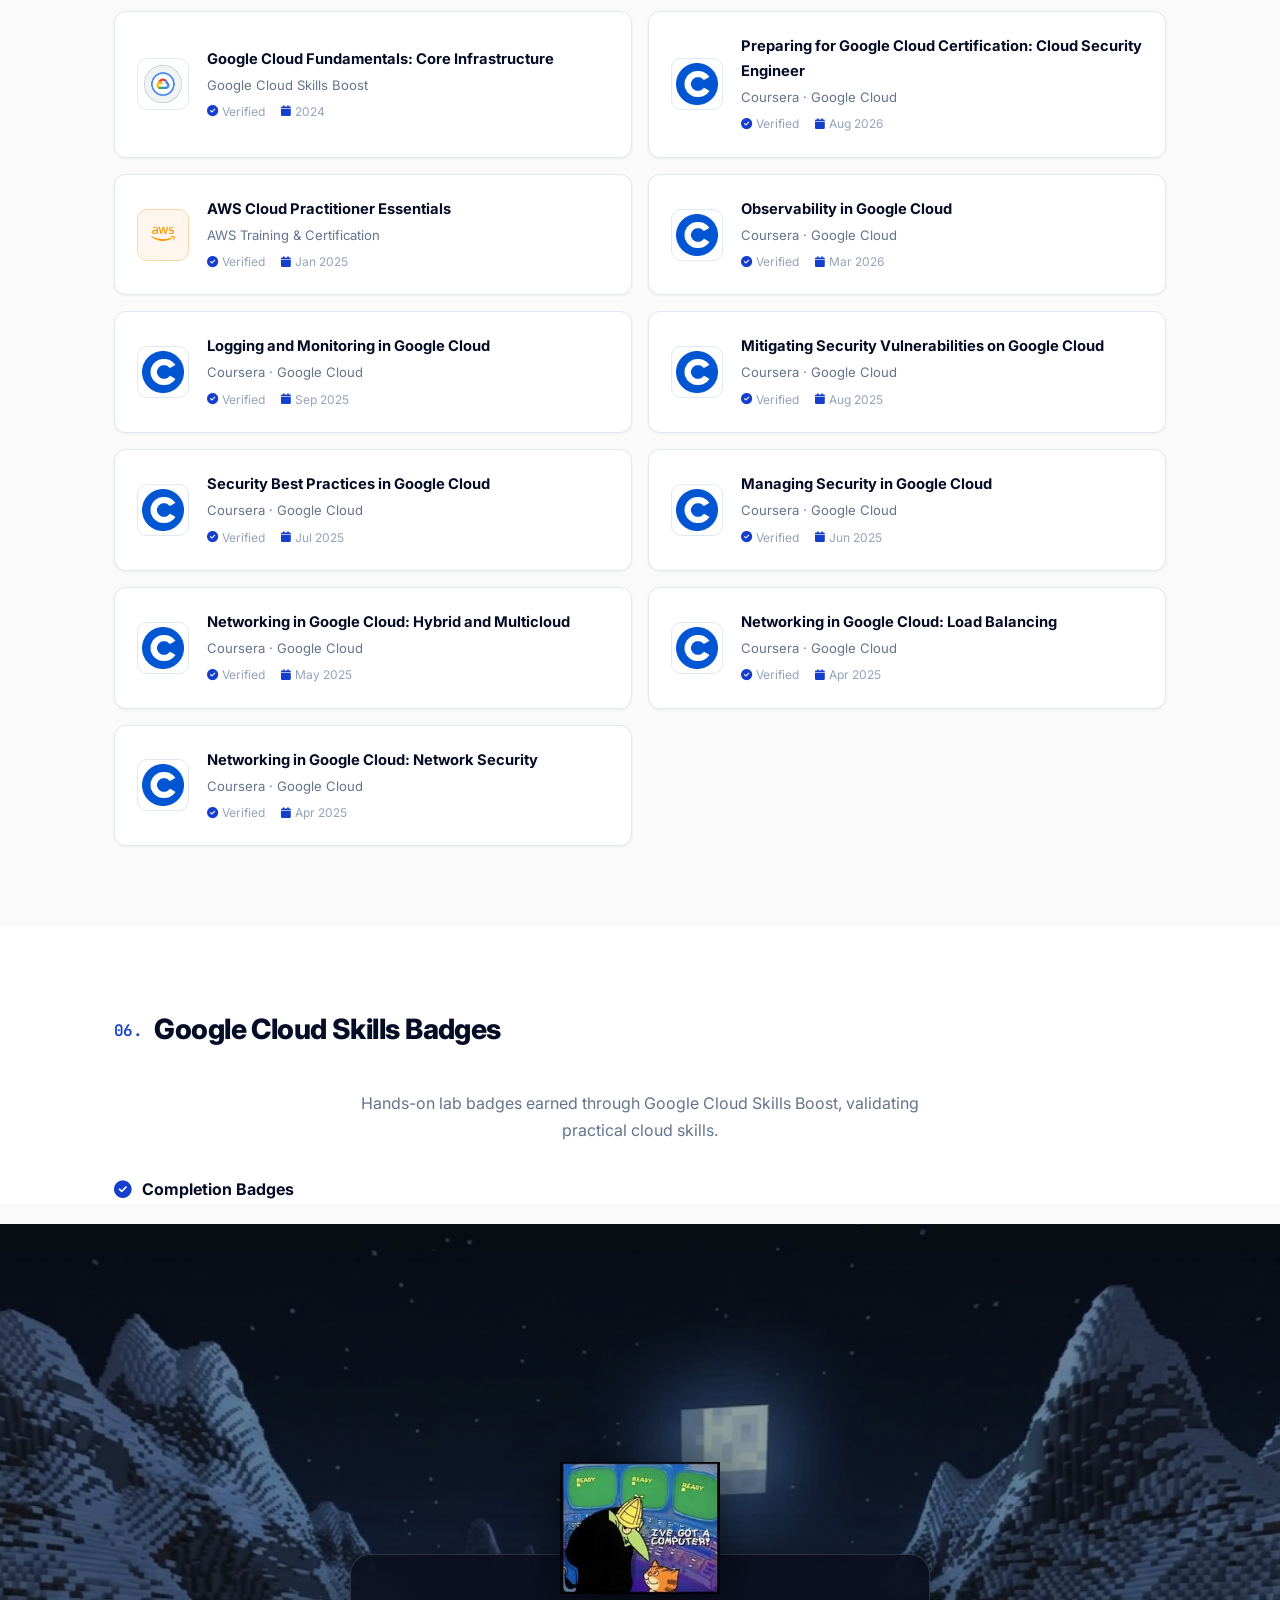
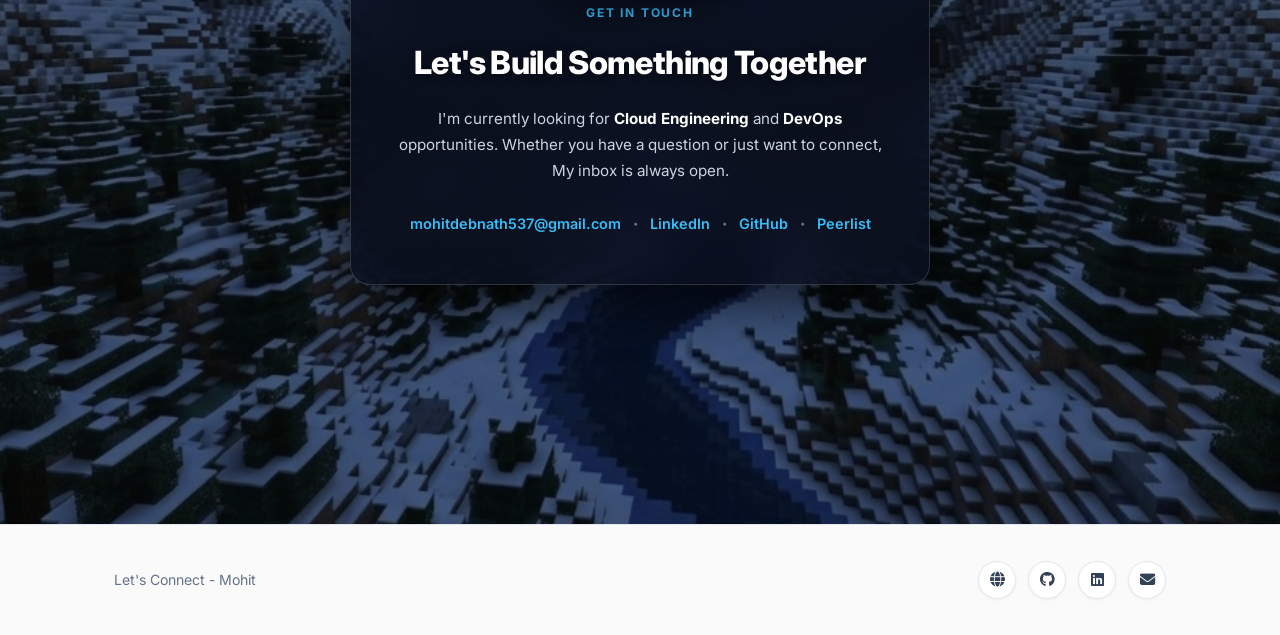
==== commit 8af1a4bd: "fixed the dark mode hamburger menu issue where the text disappeared beacuse of no darkmode fallback " ====
--- a/index.html
+++ b/index.html
@@ -776,7 +776,7 @@
                         <span class="cta-link-dot">&bull;</span>
                         <a href="https://github.com/m0hitd" target="_blank">GitHub</a>
                         <span class="cta-link-dot">&bull;</span>
-                        <a href="https://wellfound.com/u/mohit-debnath" target="_blank">Wellfound</a>
+                        <a href="https://peerlist.io/m0hit" target="_blank">Peerlist</a>
                     </div>
                 </div>
             </div>
@@ -787,8 +787,10 @@
     <footer class="footer">
         <div class="container">
             <div class="footer-content">
-                <p>Let's Connect -</p>
+                <p>Let's Connect - Mohit</p>
                 <div class="footer-links">
+                    <a href="https://peerlist.io/m0hit" target="_blank" aria-label="Peerlist"><i
+                            class="fas fa-globe"></i></a>
                     <a href="https://github.com/m0hitd" target="_blank"><i class="fab fa-github"></i></a>
                     <a href="https://www.linkedin.com/in/m0hitdebnath/" target="_blank"><i
                             class="fab fa-linkedin"></i></a>
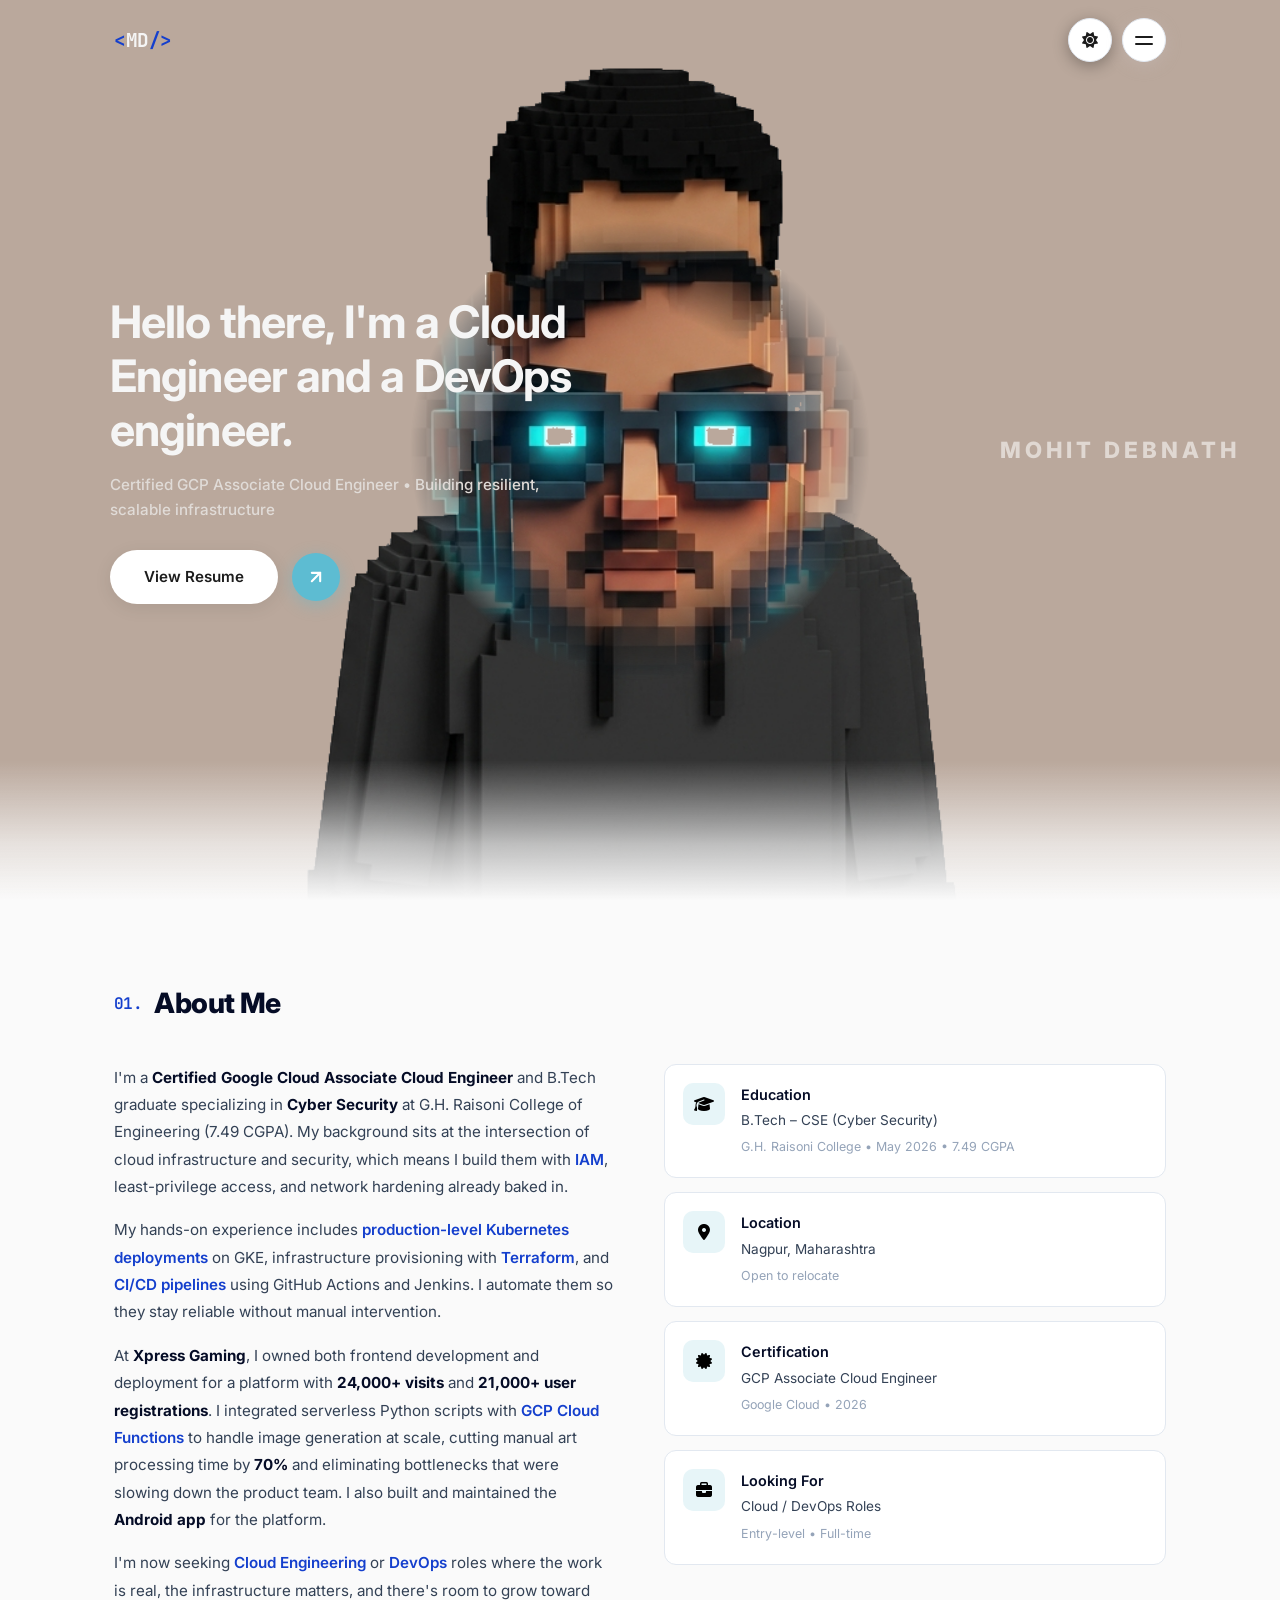
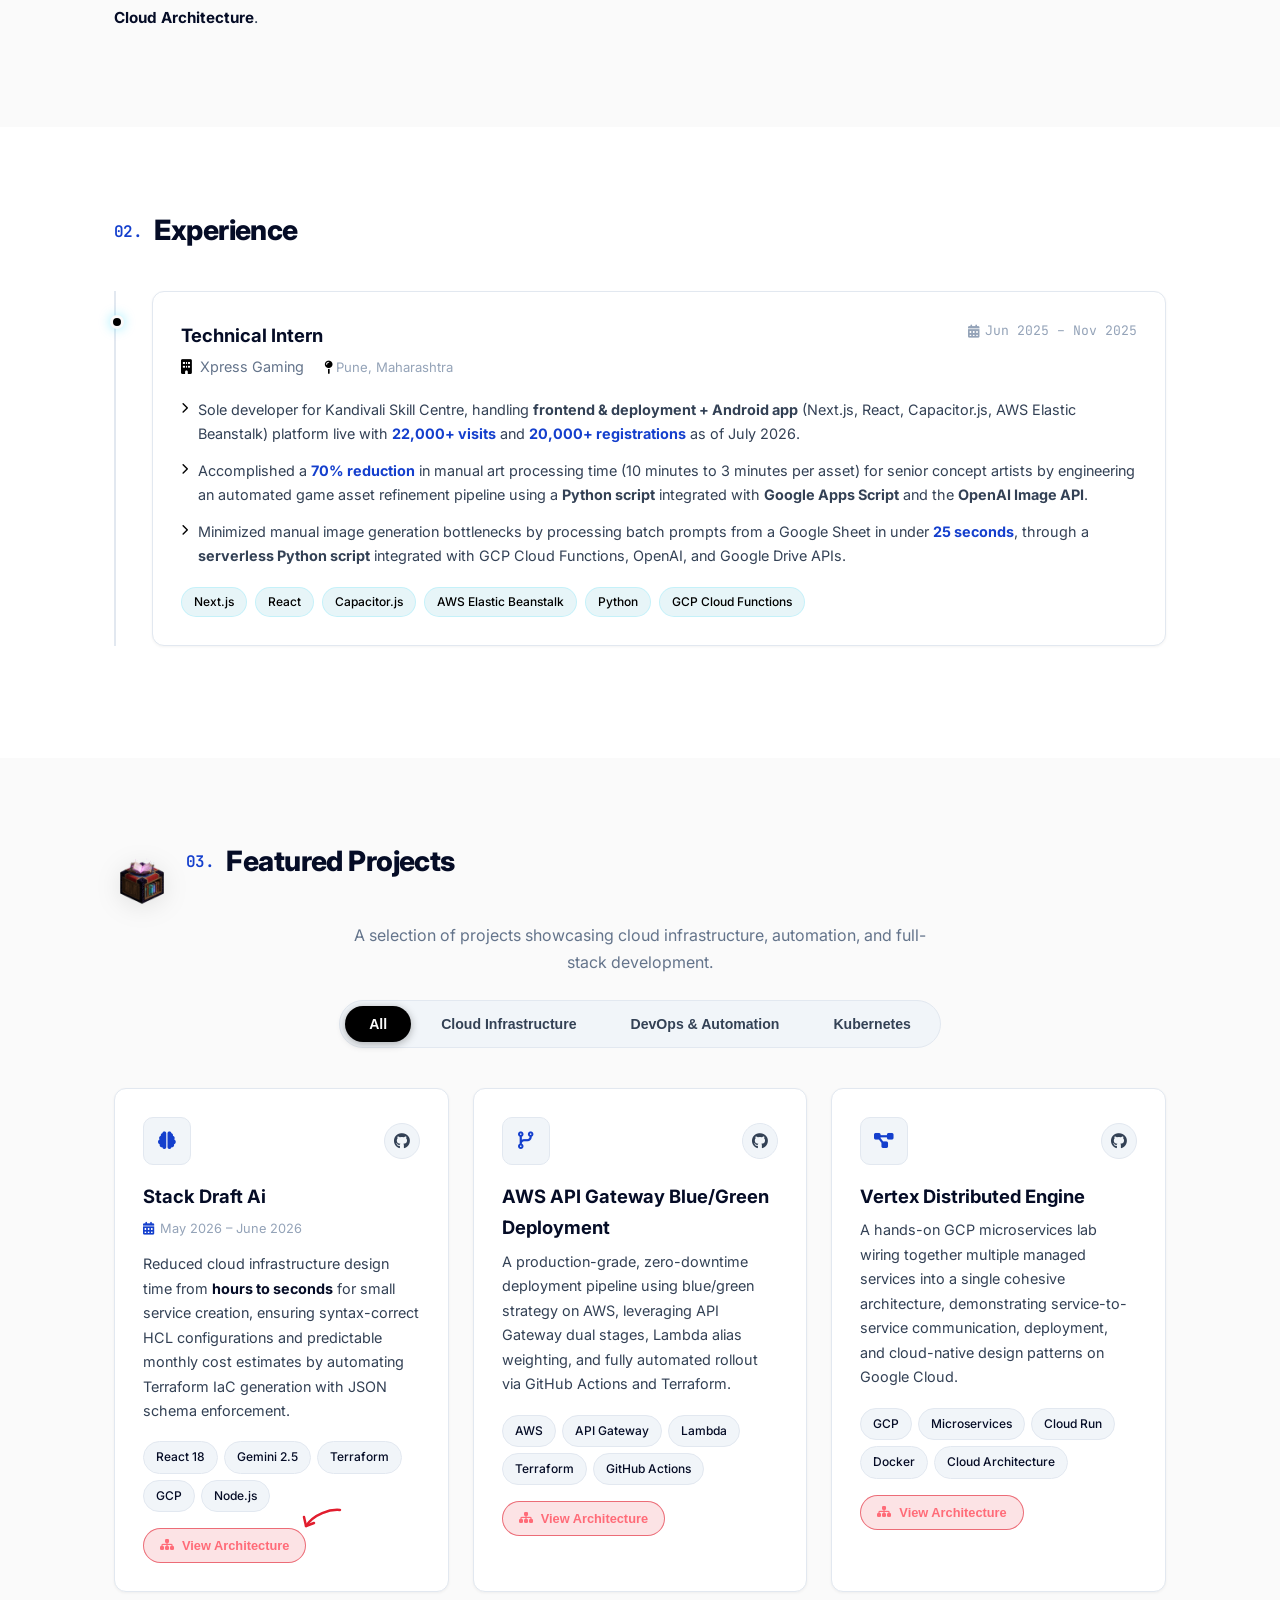
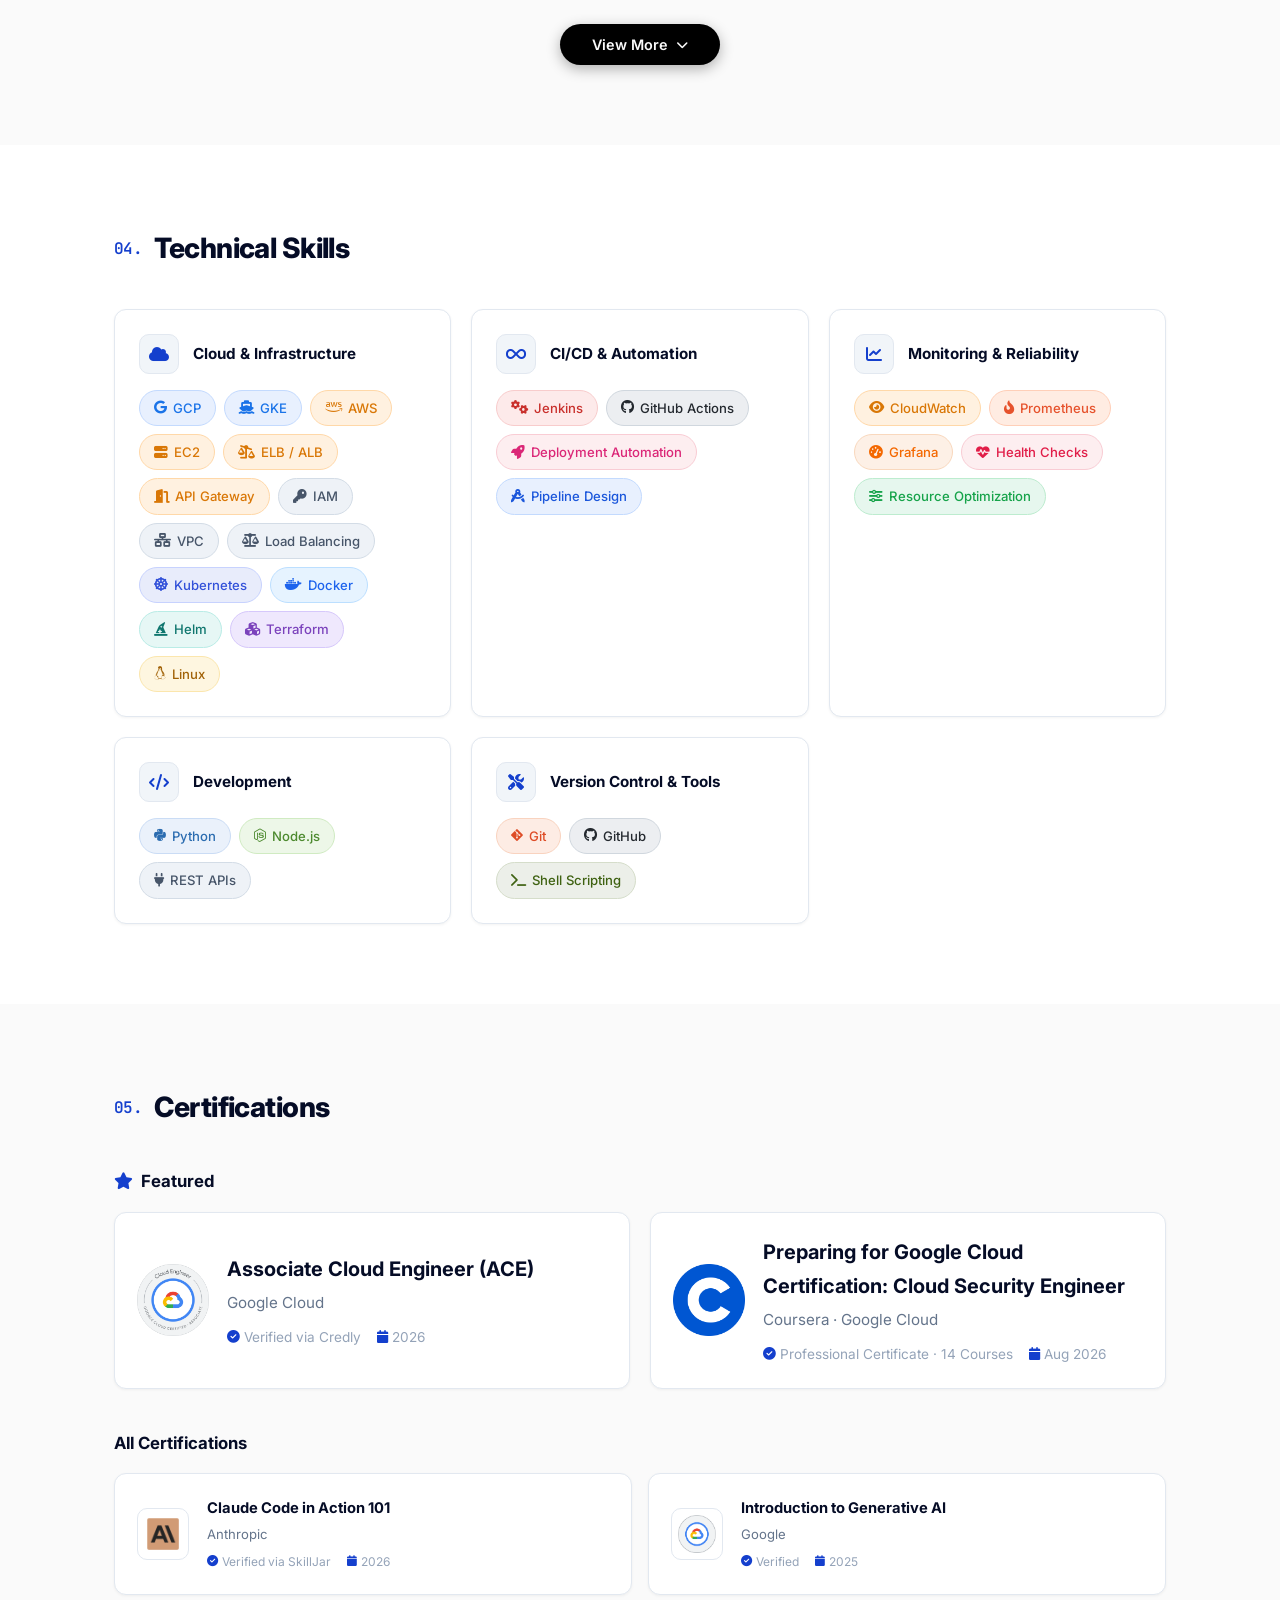
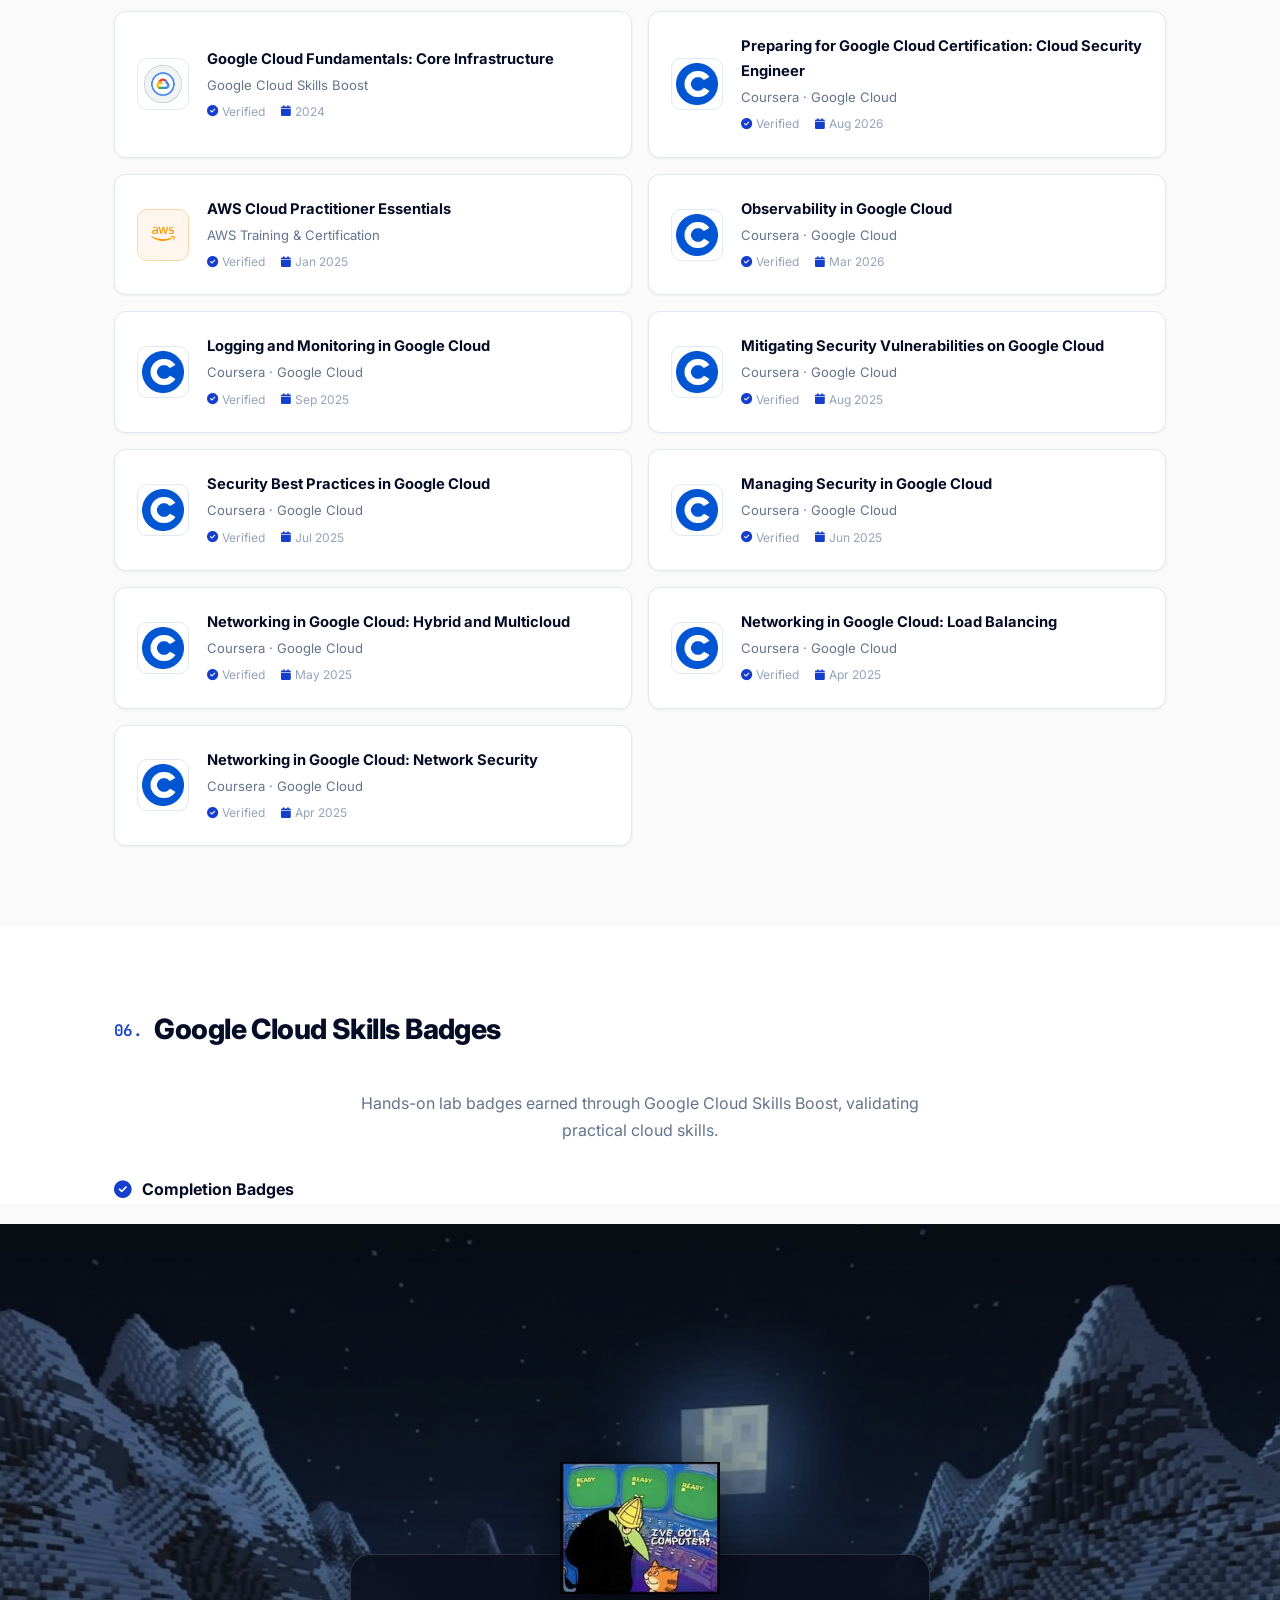
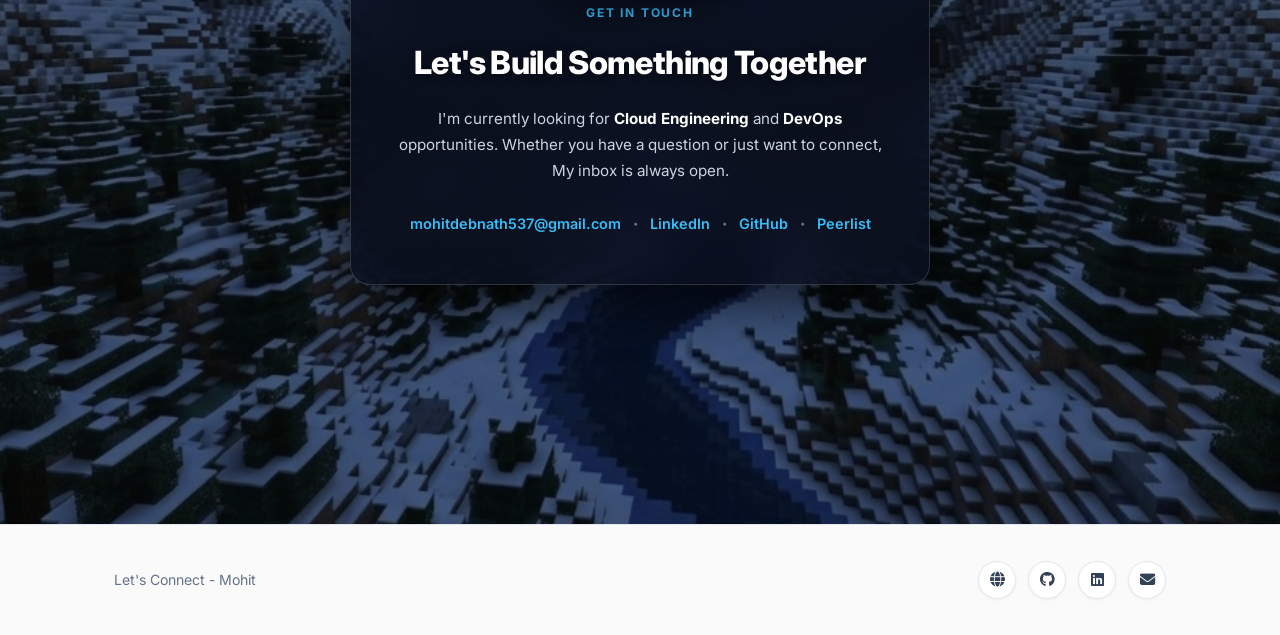
==== commit cfcf0a36: "update project link and title for Vertex Distributed Engine" ====
--- a/index.html
+++ b/index.html
@@ -337,11 +337,11 @@
                     <div class="project-header">
                         <div class="project-icon"><i class="fas fa-project-diagram"></i></div>
                         <div class="project-links">
-                            <a href="https://github.com/m0hitd/gcp-microservices-lab" class="project-link"
+                            <a href="https://github.com/m0hitd/Vertex-Distributed-Engine" class="project-link"
                                 title="GitHub" target="_blank"><i class="fab fa-github"></i></a>
                         </div>
                     </div>
-                    <h3 class="project-title">GCP Multi-Service Architecture Lab</h3>
+                    <h3 class="project-title">Vertex Distributed Engine</h3>
                     <p class="project-description">
                         A hands-on GCP microservices lab wiring together multiple managed services into a single
                         cohesive architecture, demonstrating service-to-service communication, deployment, and
--- a/style.css
+++ b/style.css
@@ -296,7 +296,7 @@
     background: var(--toggle-bg);
     border: 1px solid var(--border-color);
     cursor: pointer;
-    box-shadow: 0 4px 16px rgba(0, 0, 0, 0.3);
+    box-shadow: 0 4px 16px rgba(201, 191, 191, 0.3);
     transition: all 0.25s ease;
     z-index: 1001;
 }
@@ -1995,7 +1995,7 @@
         height: 100dvh;
         border-radius: 0;
         padding: 100px 32px 40px;
-        background: rgba(255, 255, 255, 0.98);
+        background: var(--glass-bg);
         backdrop-filter: blur(24px);
         -webkit-backdrop-filter: blur(24px);
         border: none;
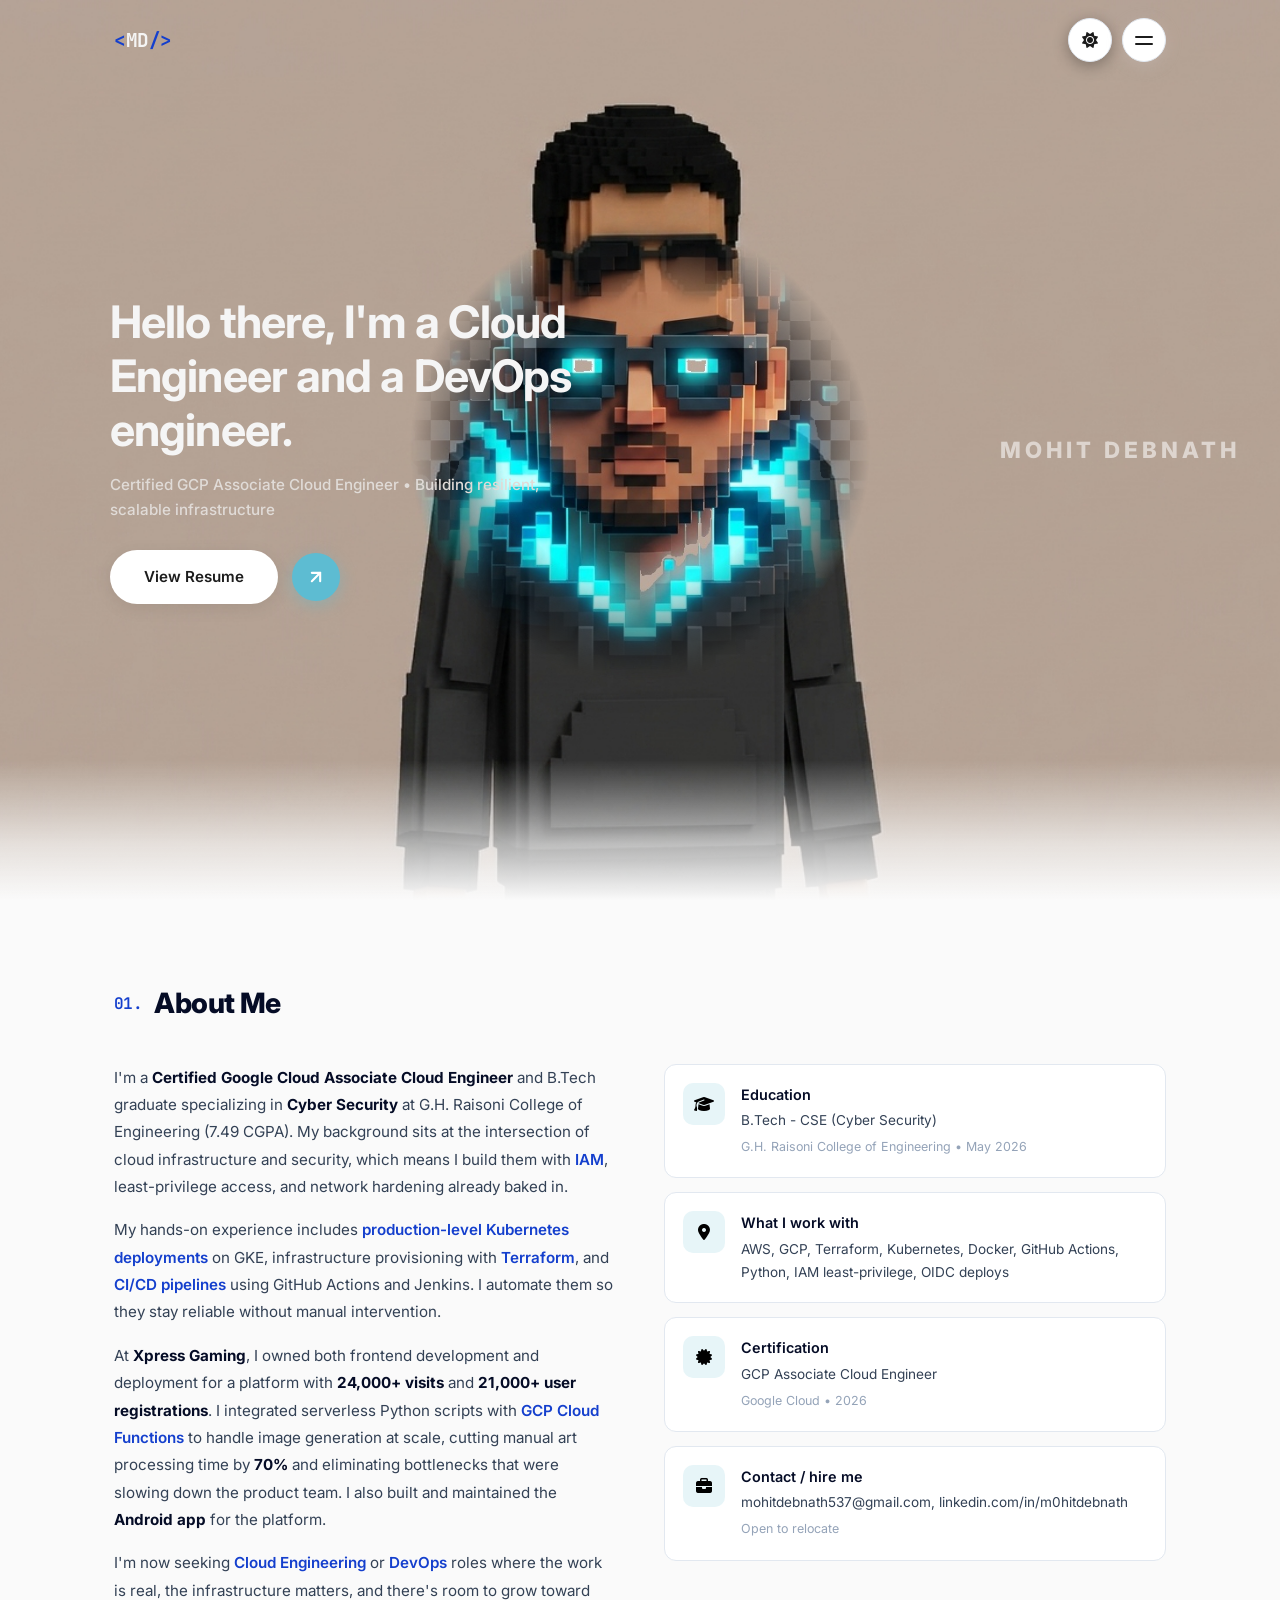
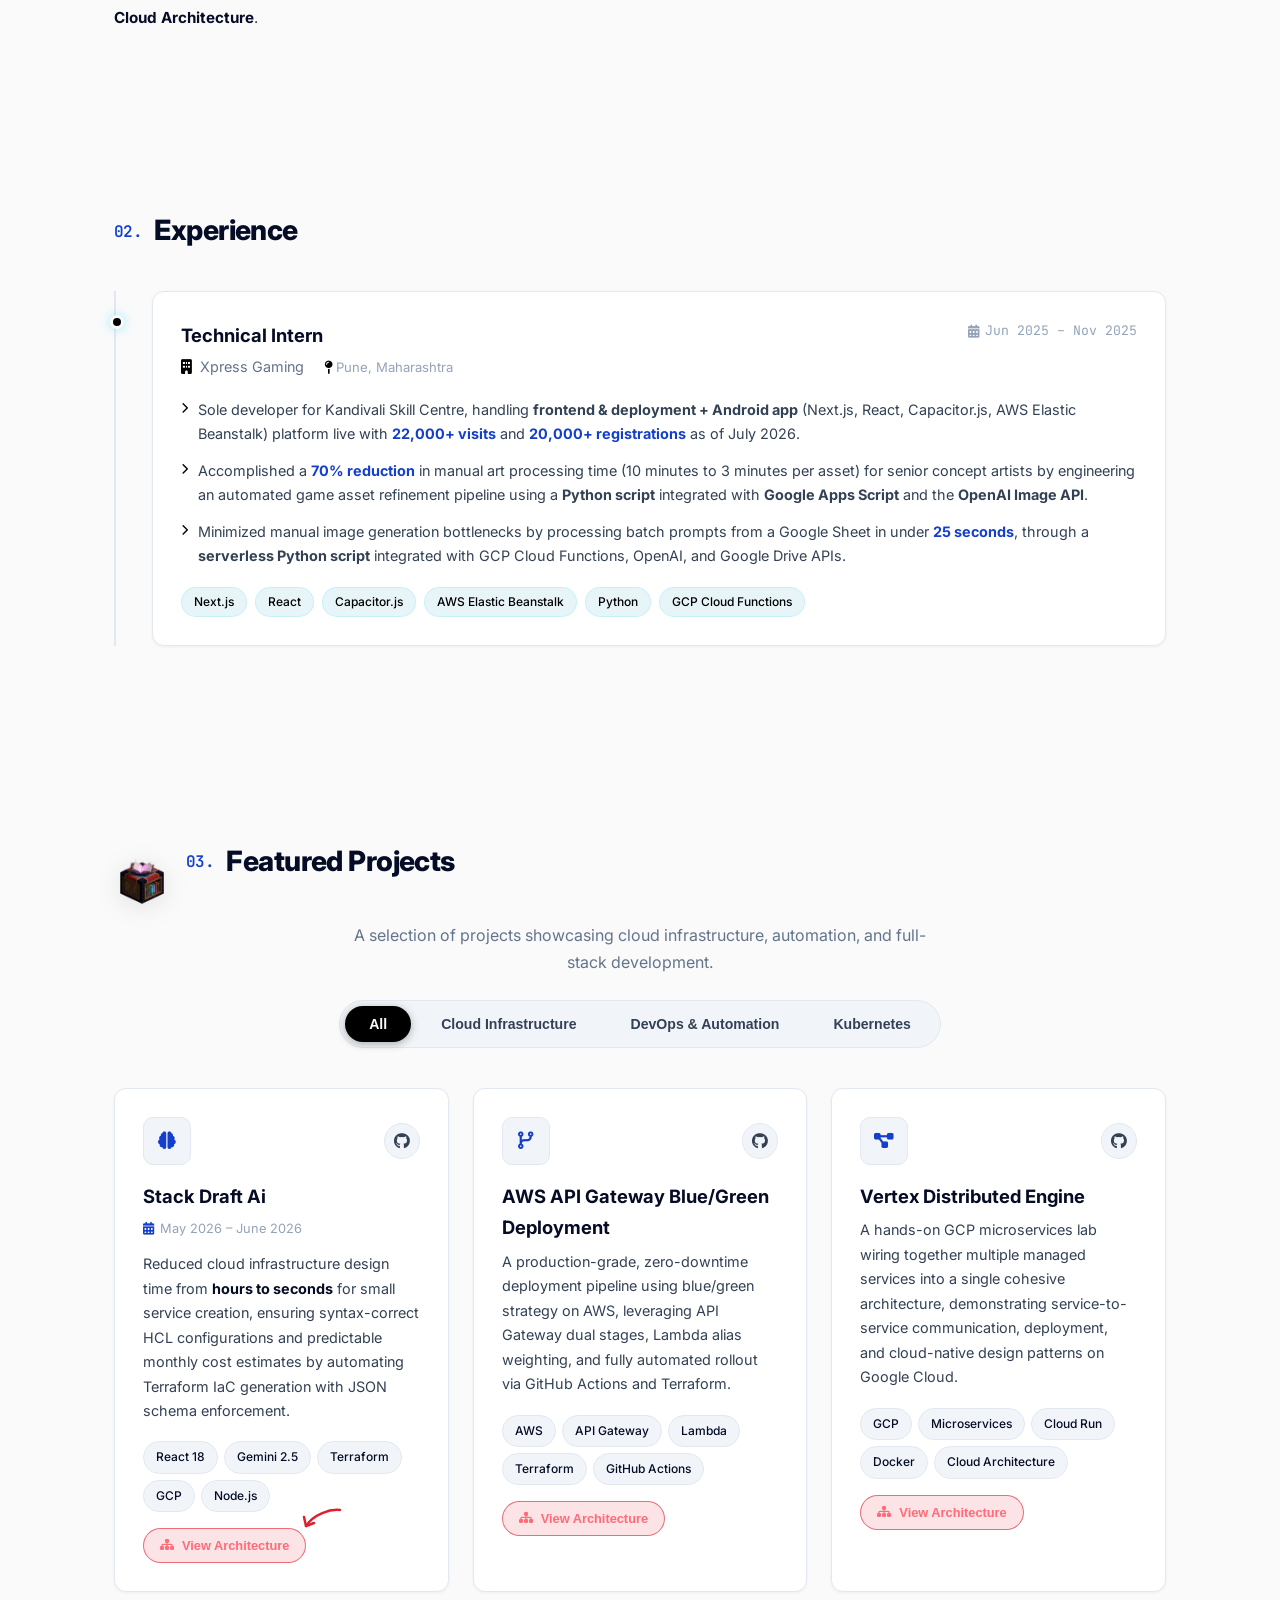
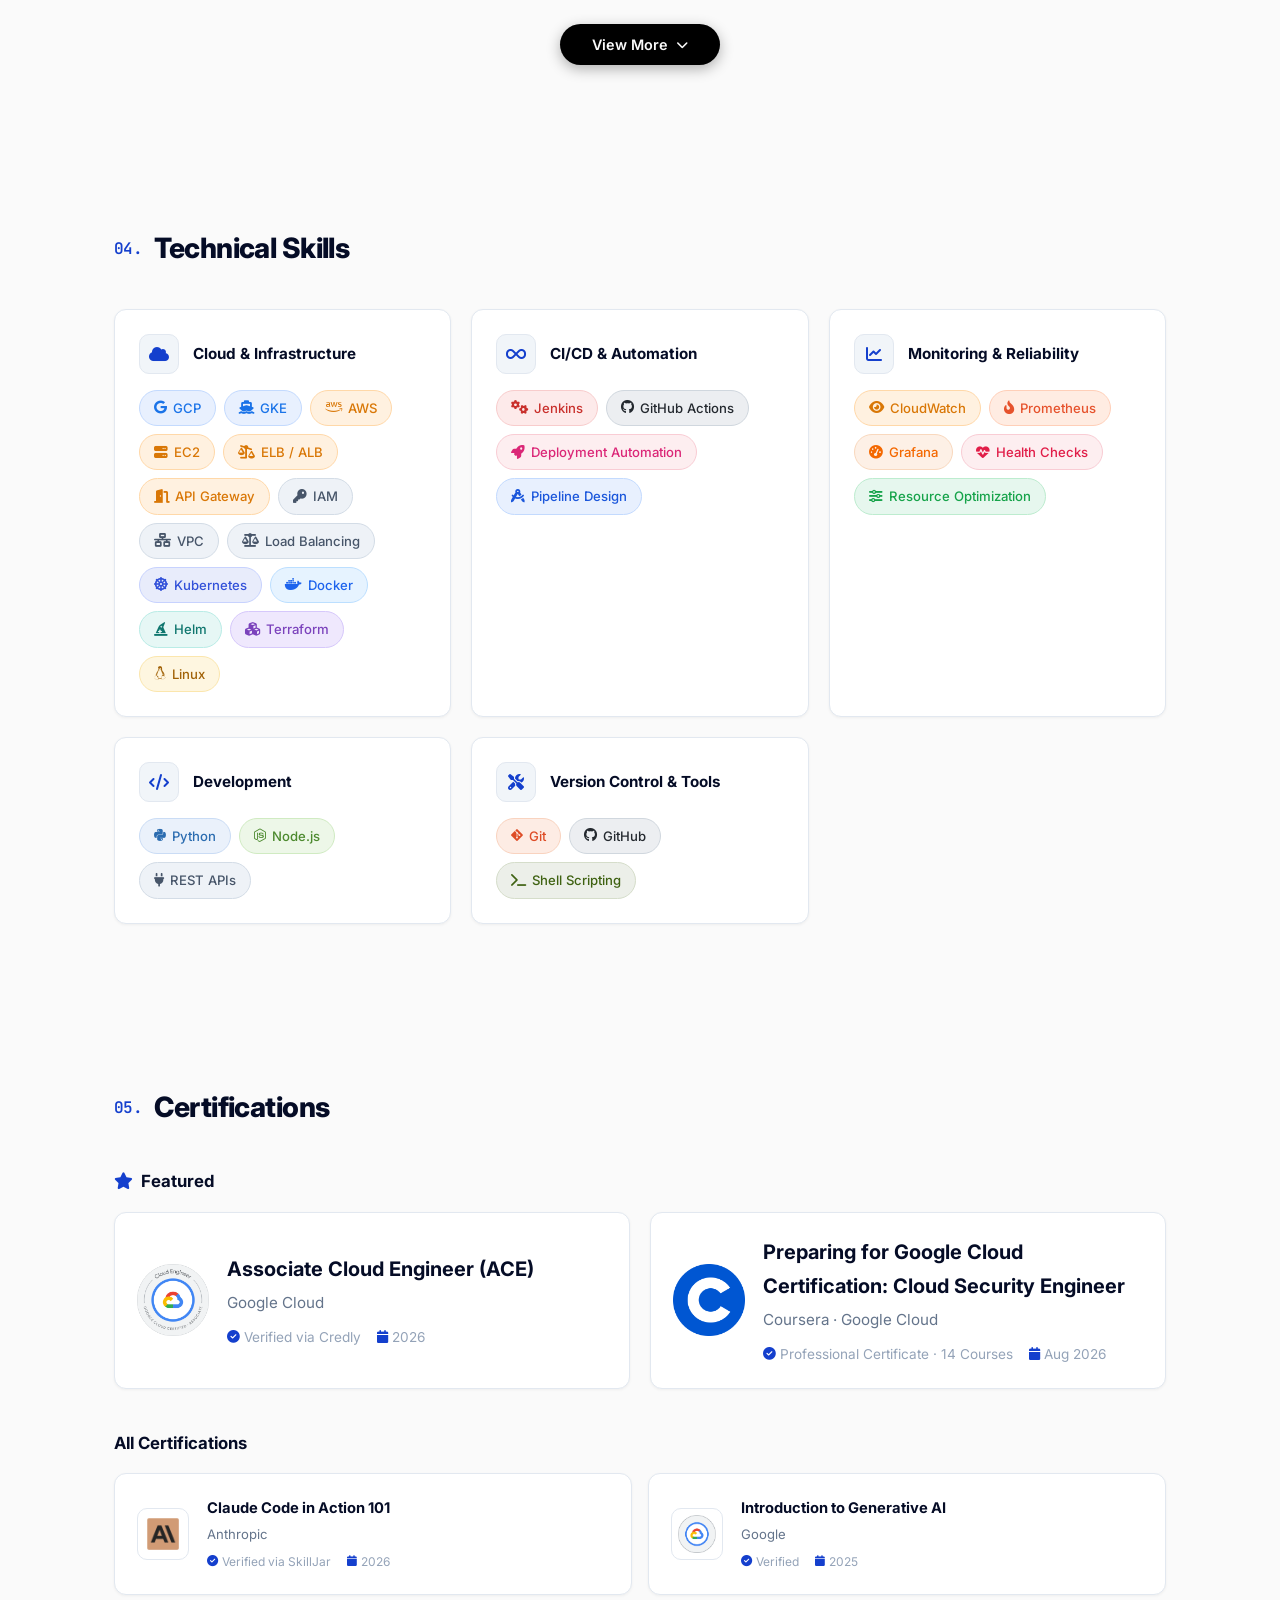
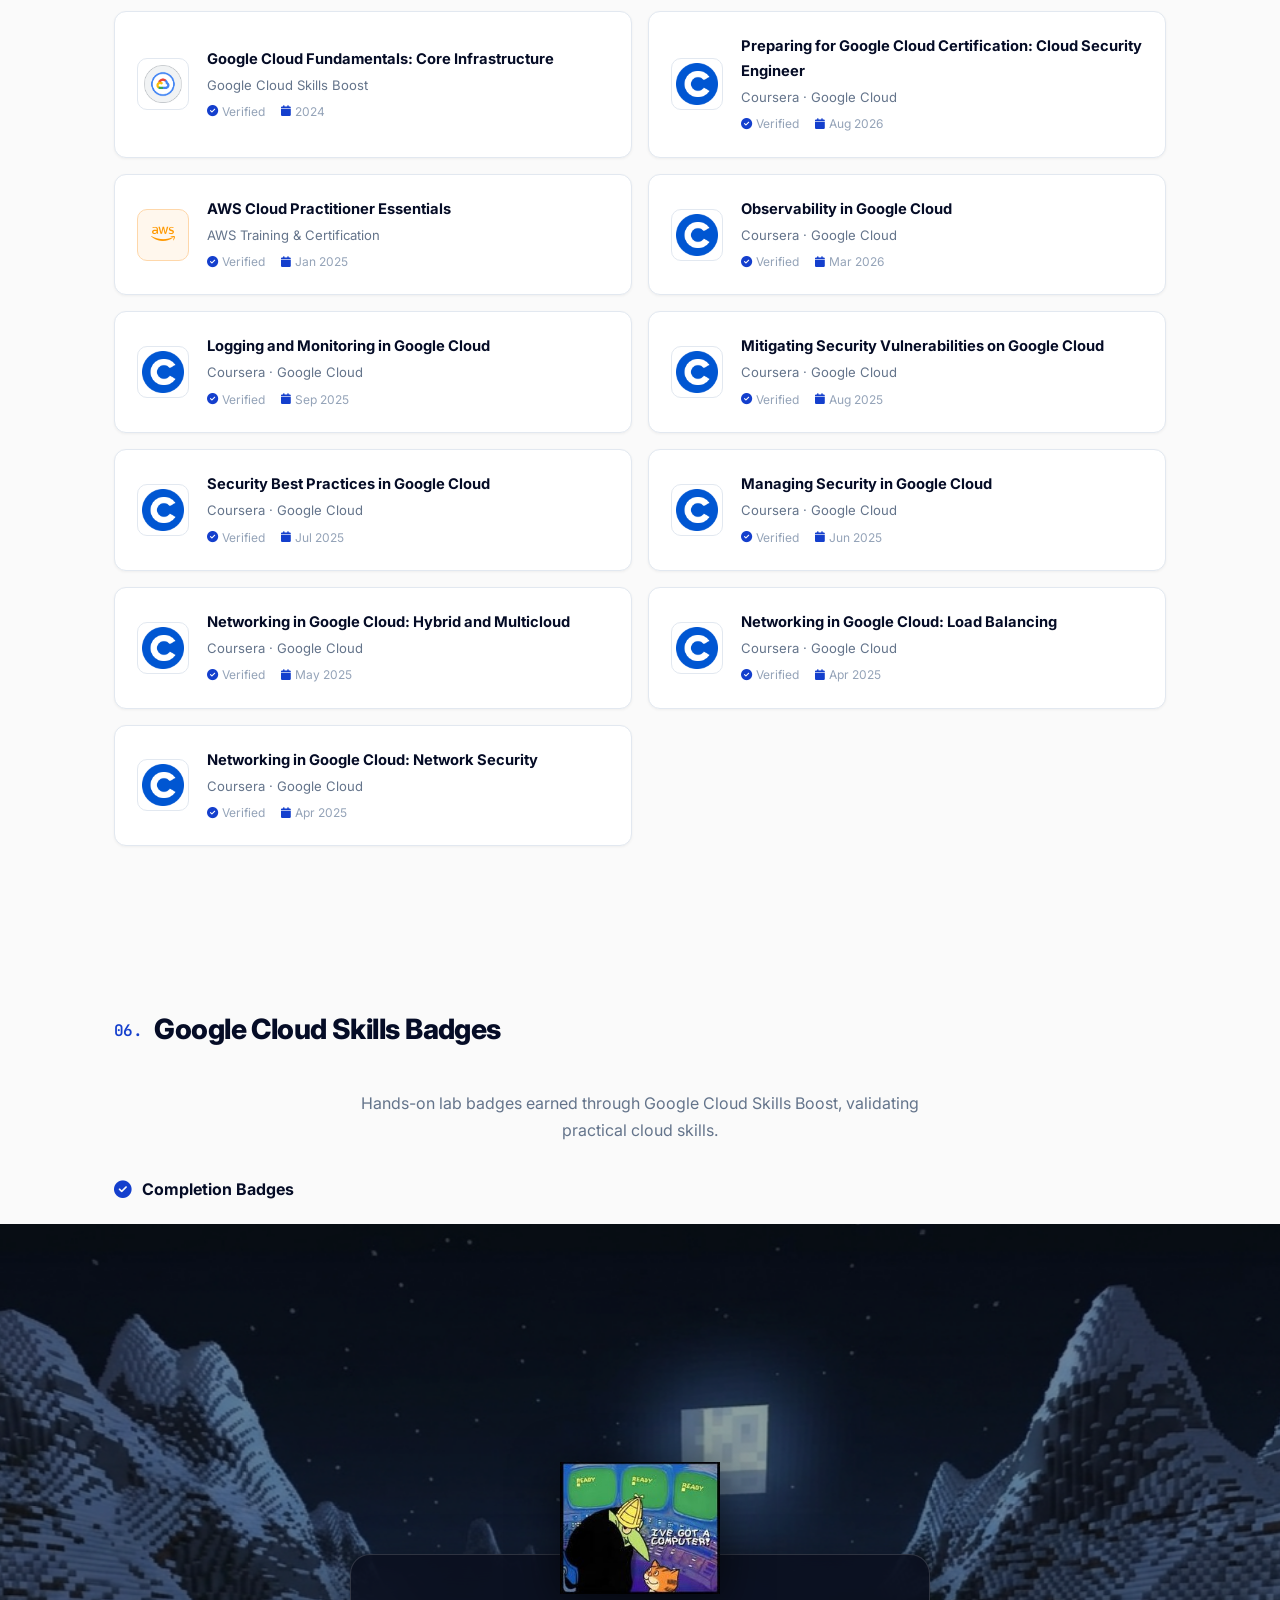
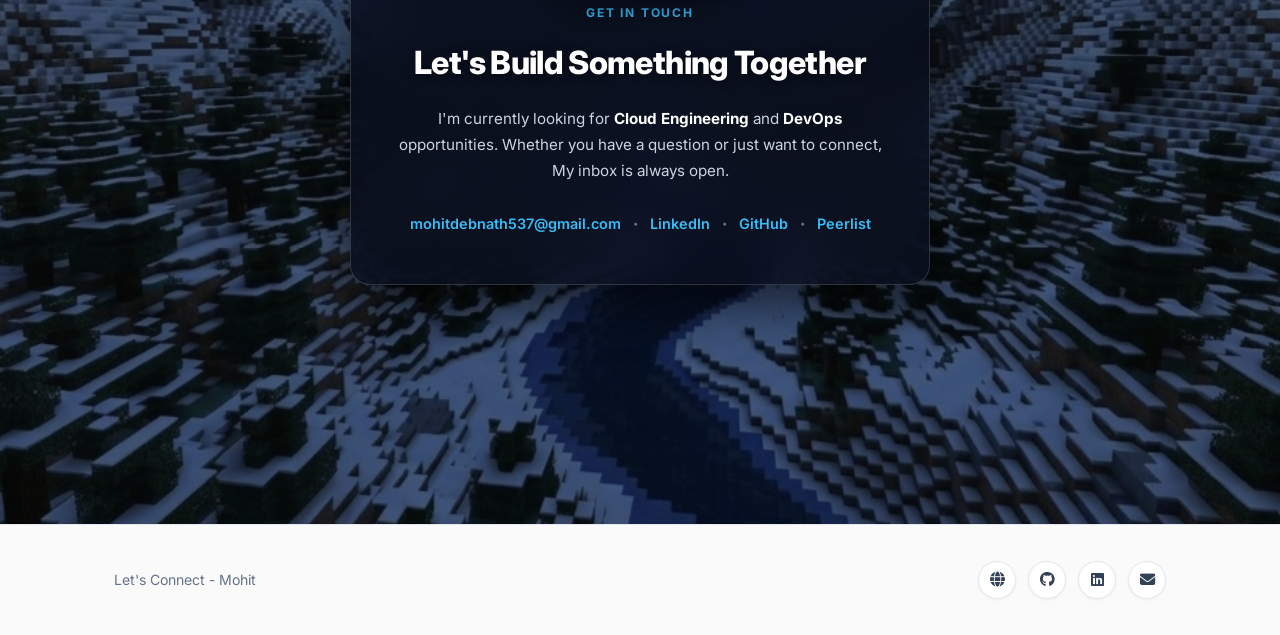
==== commit 3c857c48: "i did not notice that the images for the hero section were 1:1 oriented, changed that. and some smal" ====
--- a/index.html
+++ b/index.html
@@ -154,16 +154,16 @@
                         <div class="info-icon"><i class="fas fa-graduation-cap"></i></div>
                         <div>
                             <h4>Education</h4>
-                            <p>B.Tech – CSE (Cyber Security)</p>
-                            <span class="info-meta">G.H. Raisoni College • May 2026 • 7.49 CGPA</span>
+                            <p>B.Tech - CSE (Cyber Security)</p>
+                            <span class="info-meta">G.H. Raisoni College of Engineering • May 2026 </span>
                         </div>
                     </div>
                     <div class="info-card">
                         <div class="info-icon"><i class="fas fa-map-marker-alt"></i></div>
                         <div>
-                            <h4>Location</h4>
-                            <p>Nagpur, Maharashtra</p>
-                            <span class="info-meta">Open to relocate</span>
+                            <h4>What I work with</h4>
+                            <p>AWS, GCP, Terraform, Kubernetes, Docker, GitHub Actions, Python, IAM least-privilege,
+                                OIDC deploys</p>
                         </div>
                     </div>
                     <div class="info-card">
@@ -177,9 +177,9 @@
                     <div class="info-card">
                         <div class="info-icon"><i class="fas fa-briefcase"></i></div>
                         <div>
-                            <h4>Looking For</h4>
-                            <p>Cloud / DevOps Roles</p>
-                            <span class="info-meta">Entry-level • Full-time</span>
+                            <h4>Contact / hire me</h4>
+                            <p>mohitdebnath537@gmail.com, linkedin.com/in/m0hitdebnath</p>
+                            <span class="info-meta">Open to relocate</span>
                         </div>
                     </div>
                 </div>
@@ -388,7 +388,7 @@
                                 target="_blank"><i class="fas fa-external-link-alt"></i></a>
                         </div>
                     </div>
-                    <h3 class="project-title">Kandivali Skill Centre Website</h3>
+                    <h3 class="project-title">Kandivali Skill Centre</h3>
                     <p class="project-description">
                         Built and deployed the official website for Kandivali Skill Centre as part of an internship
                         engagement, delivering a live, production website used by the organization.
@@ -420,6 +420,27 @@
                     <div class="project-tech">
                         <span>Docker</span><span>Terraform</span><span>React</span><span>Node.js</span><span>GCP</span><span>GitHub
                             Actions</span>
+                    </div>
+                </div>
+
+                <!-- Project 7 (hidden by default) -->
+                <div class="project-card glass-card project-hidden" data-index="6"
+                    data-categories="cloud devops kubernetes">
+                    <div class="project-header">
+                        <div class="project-icon"><i class="fas fa-cloud"></i></div>
+                        <div class="project-links">
+                            <a href="https://github.com/m0hitd/Local-Cloud-sandbox" class="project-link" title="GitHub"
+                                target="_blank"><i class="fab fa-github"></i></a>
+                        </div>
+                    </div>
+                    <h3 class="project-title">Local Multi-Cloud Sandbox</h3>
+                    <p class="project-description">
+                        A zero-cost local environment emulating AWS and GCP services (S3, Lambda, SQS, BigQuery,
+                        Pub/Sub, RDS) with Docker Compose, Minikube and Terraform, including a reference event-driven
+                        ETL microservice pipeline.
+                    </p>
+                    <div class="project-tech">
+                        <span>Docker</span><span>Kubernetes</span><span>Terraform</span><span>LocalStack</span><span>Python</span>
                     </div>
                 </div>
             </div>
--- a/style.css
+++ b/style.css
@@ -7,7 +7,7 @@
     /* ---- Backgrounds ---- */
     --bg-primary: #0d0f10;
     /* neutral charcoal base (matches bento) */
-    --bg-secondary: #141517;
+    --bg-secondary: #0d0f10;
     /* card / raised surface */
     --bg-tertiary: #1a1b1d;
     /* pill container */
@@ -70,7 +70,7 @@
    ========================================== */
 :root[data-theme="light"] {
     --bg-primary: #fafafa;
-    --bg-secondary: #ffffff;
+    --bg-secondary: #fafafa;
     --bg-tertiary: #f1f5f9;
     --bg-hero: #baa89c;
 
